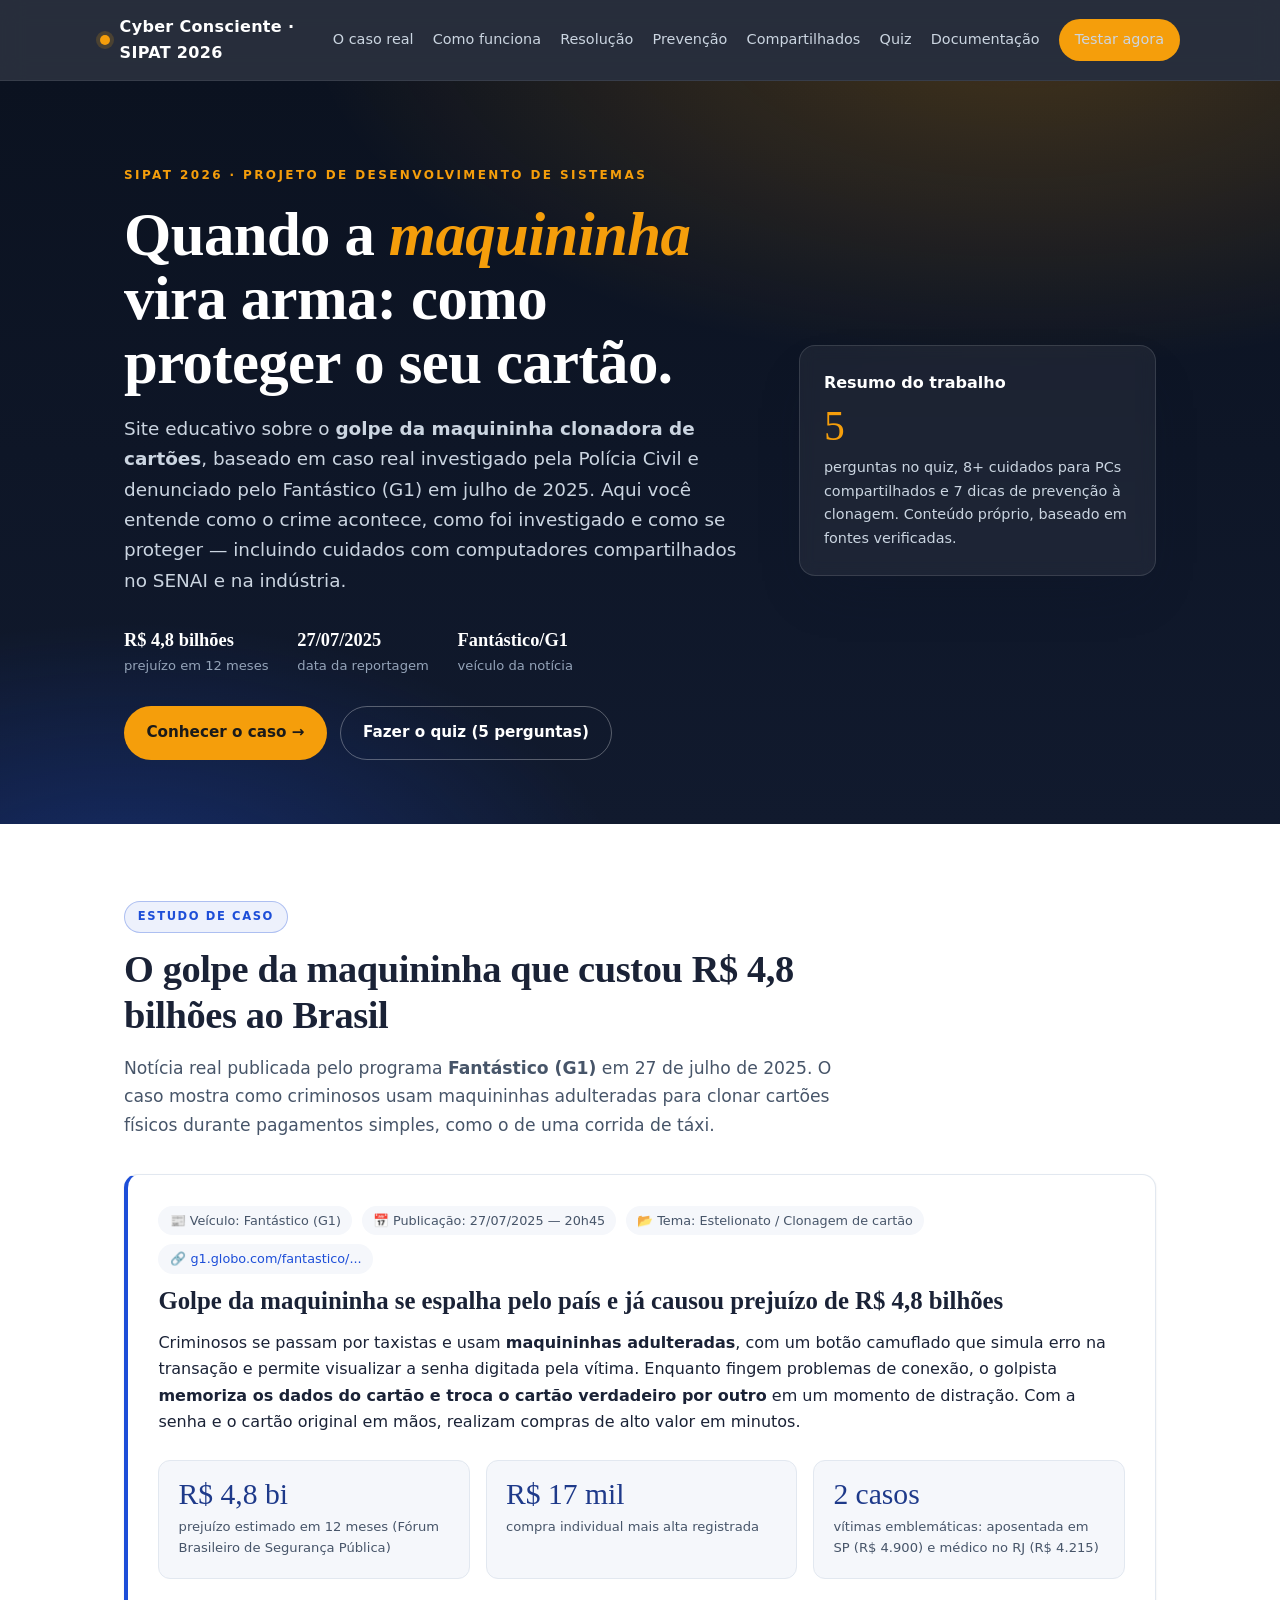
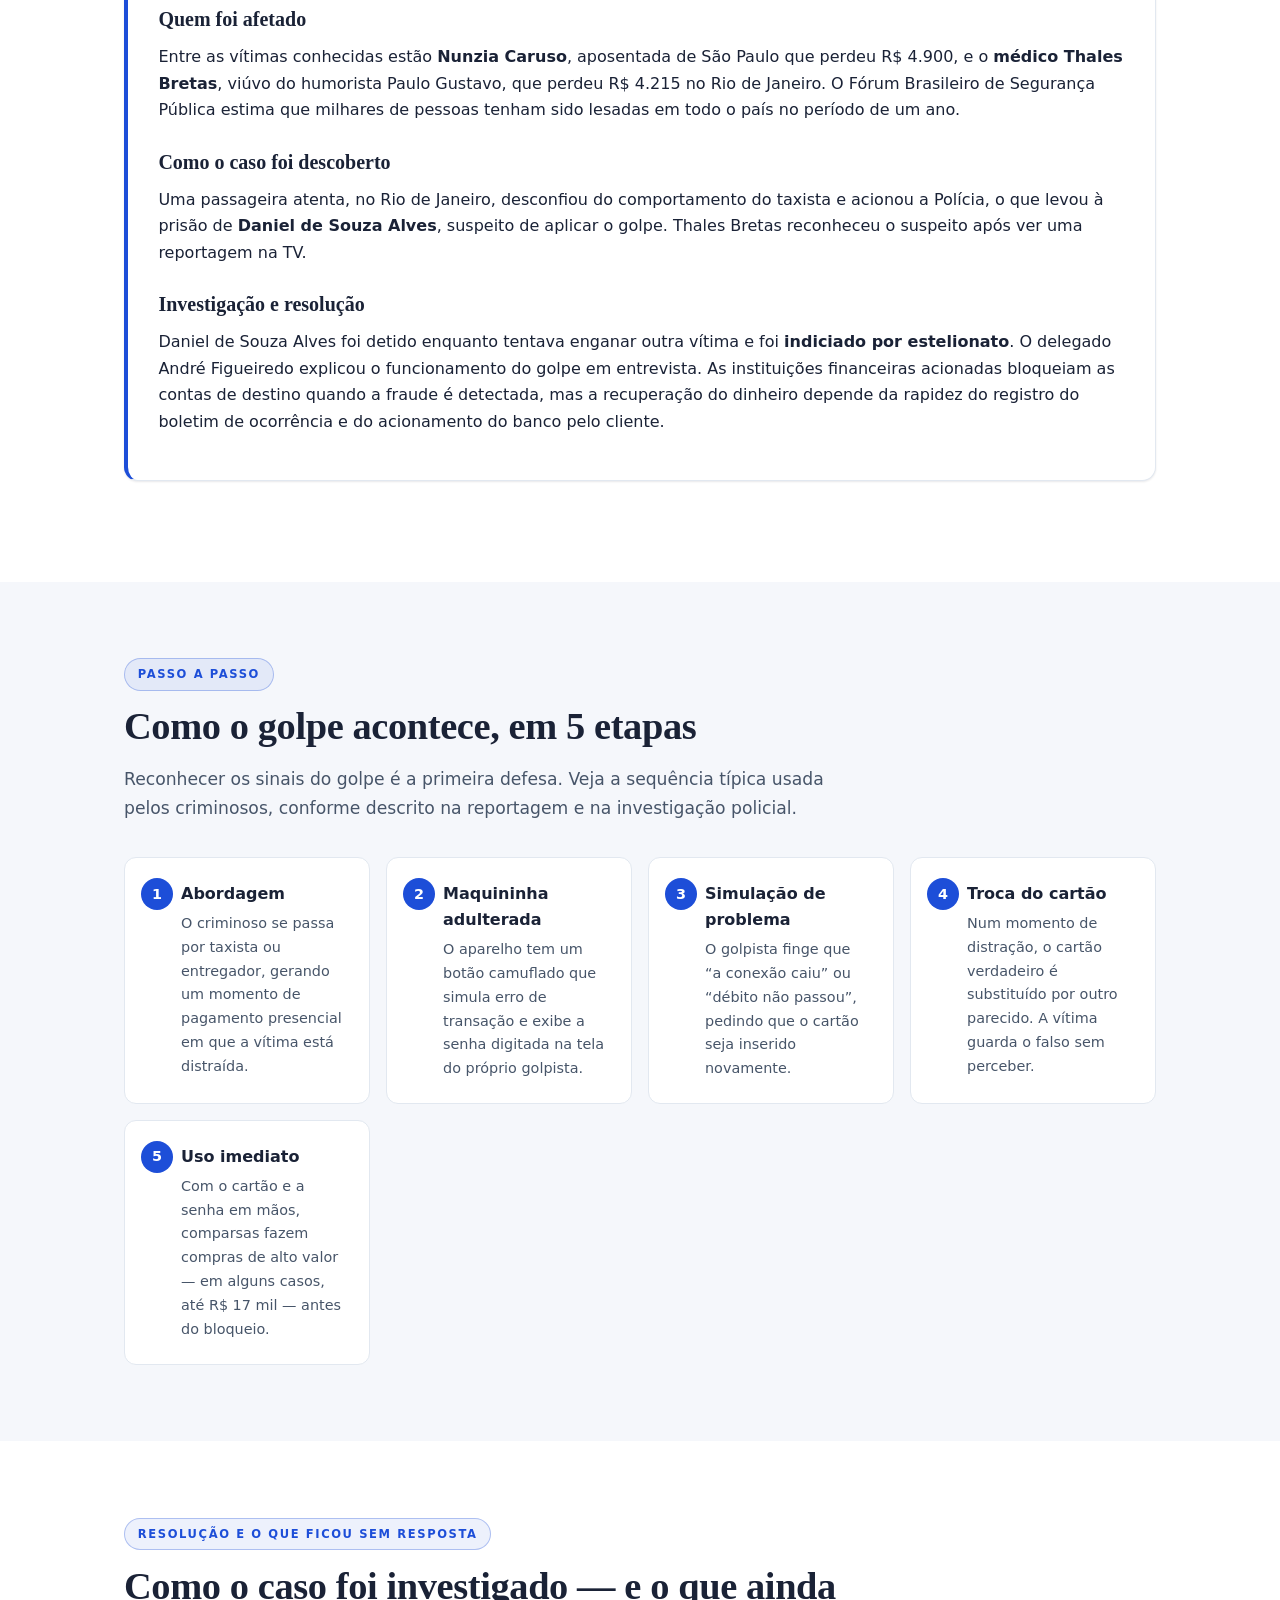
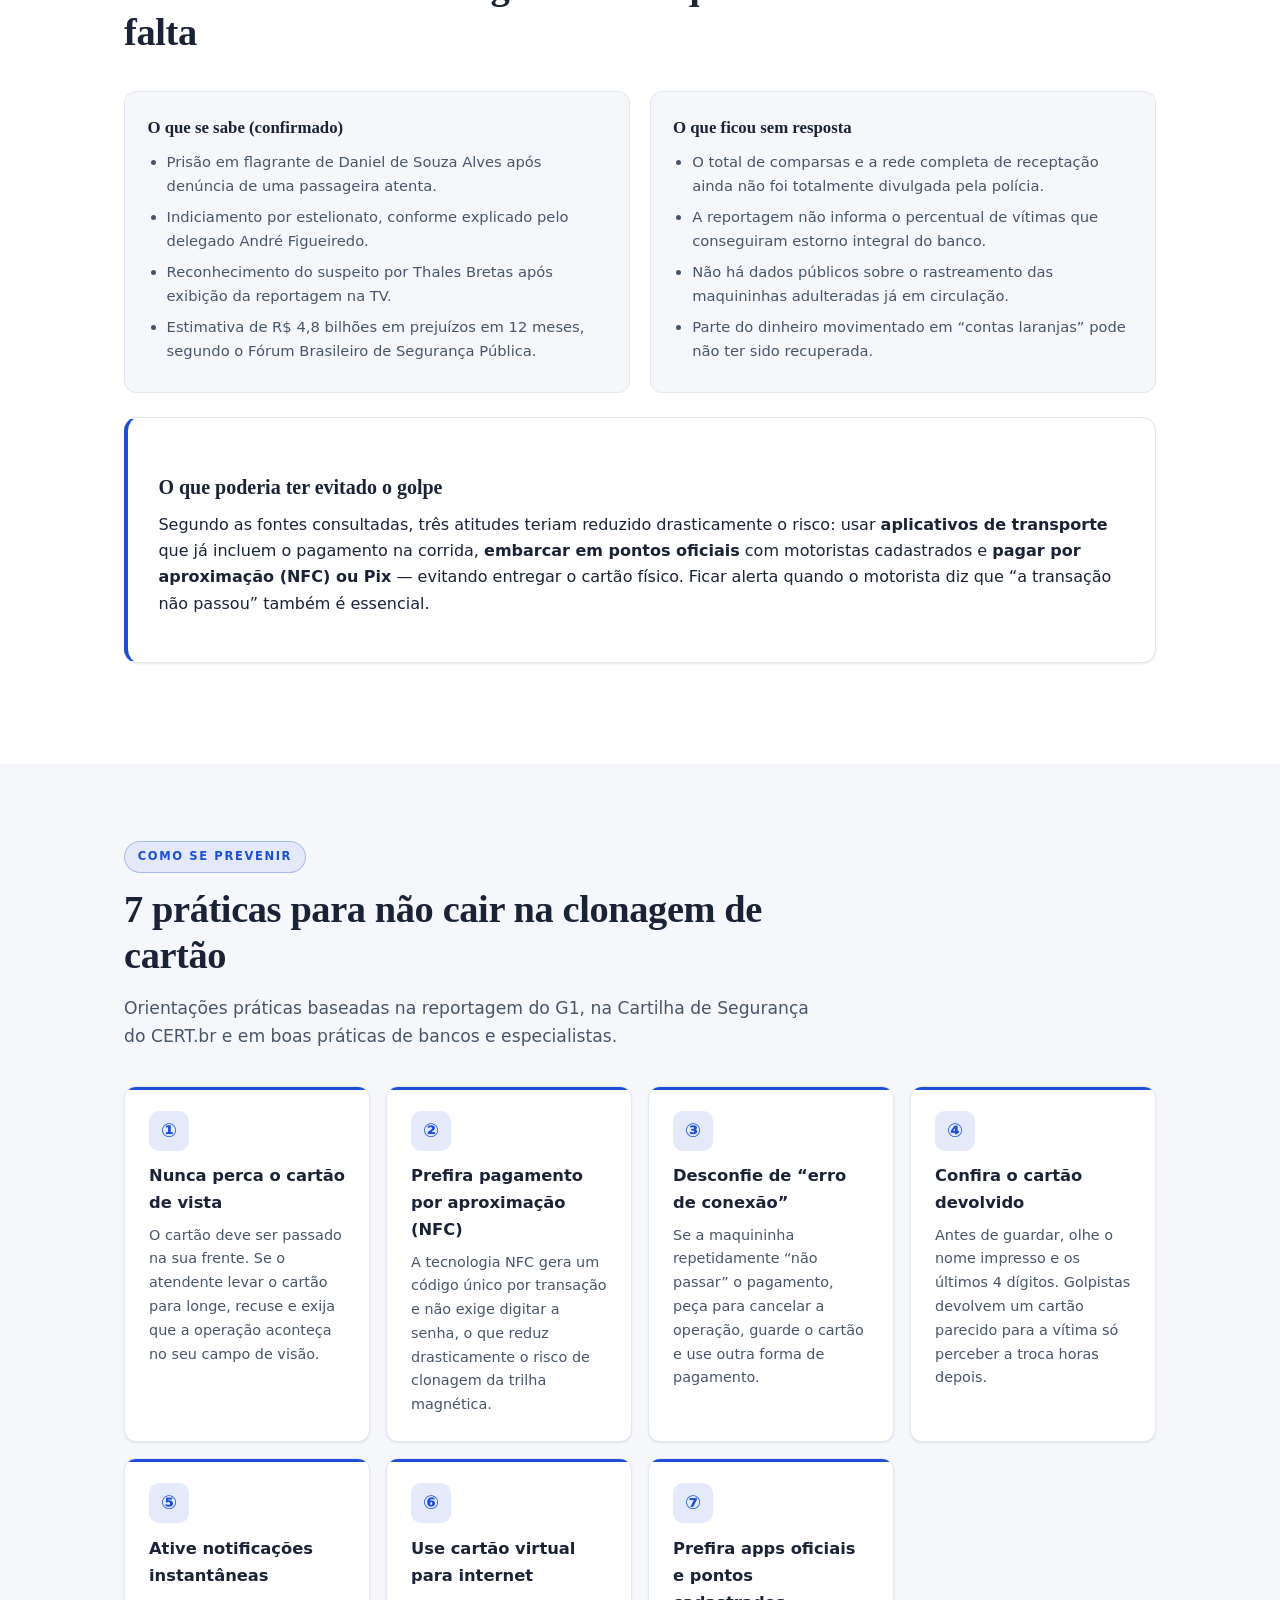
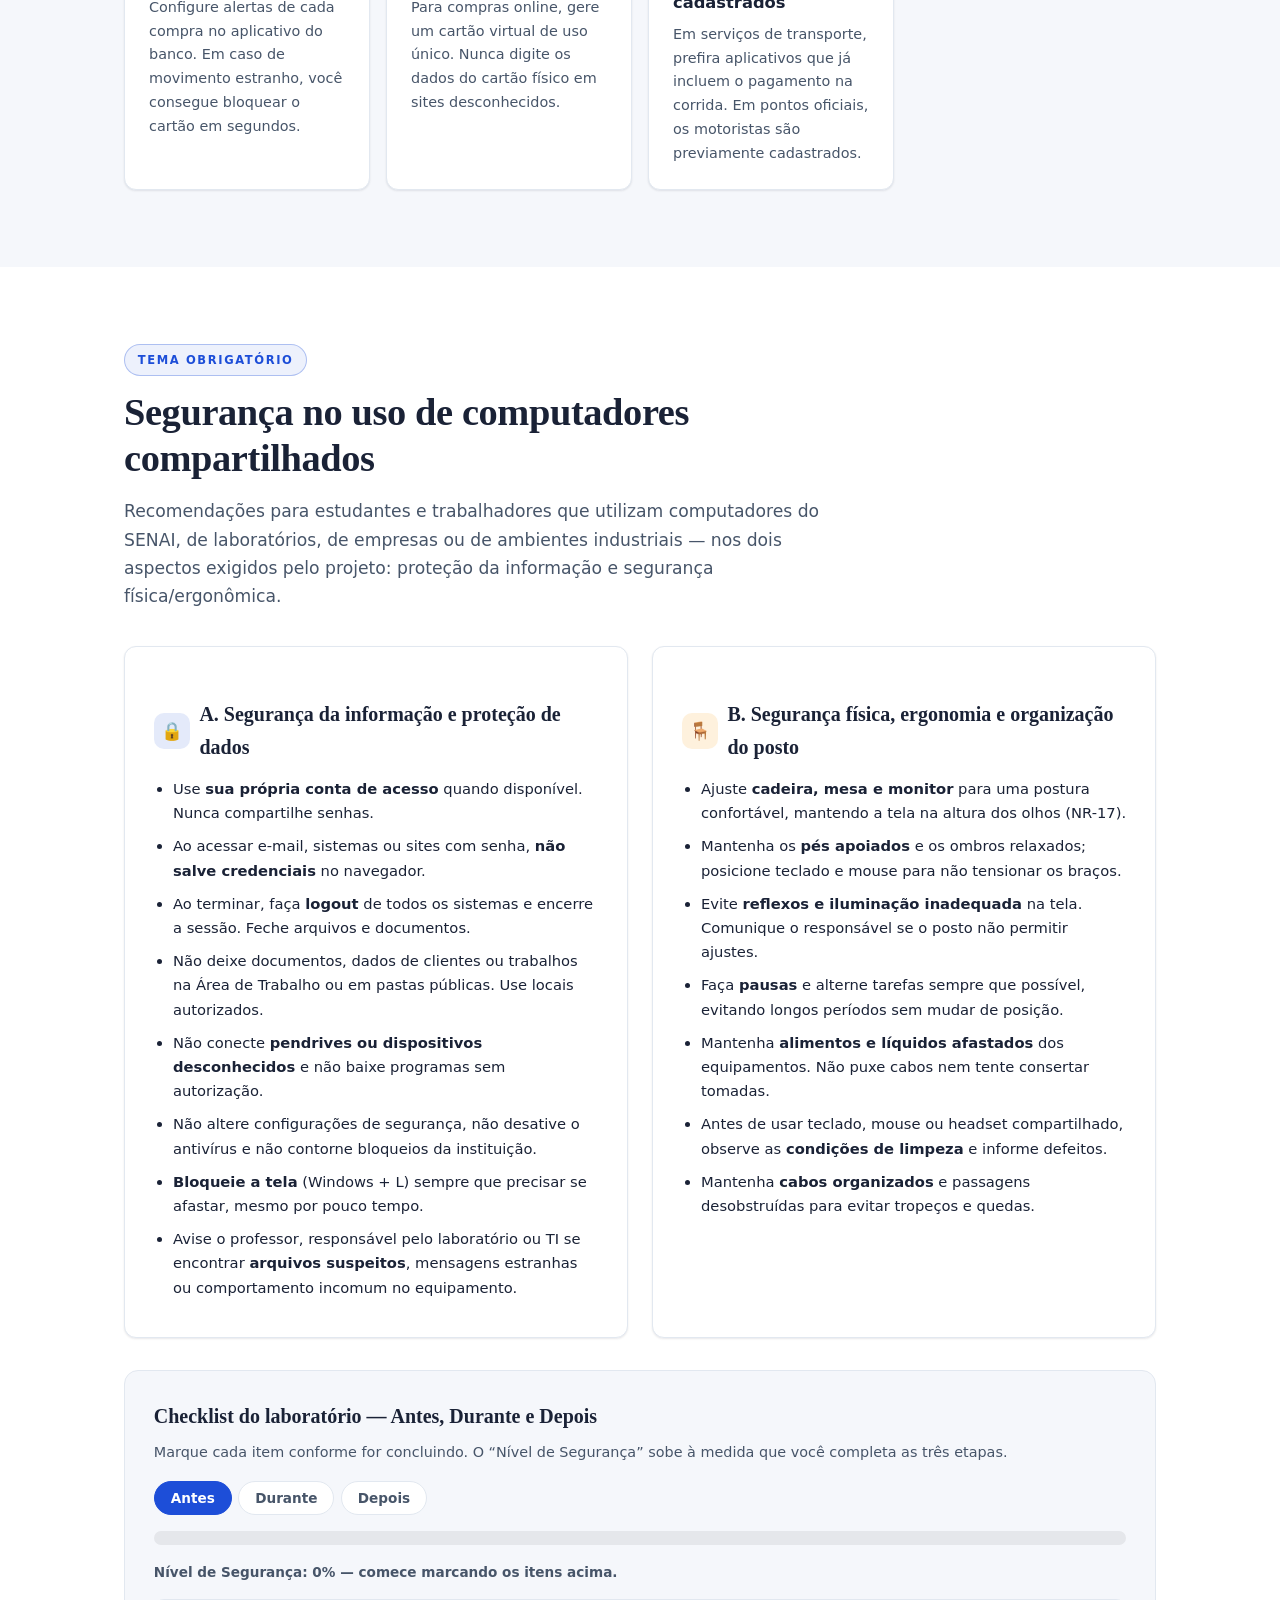
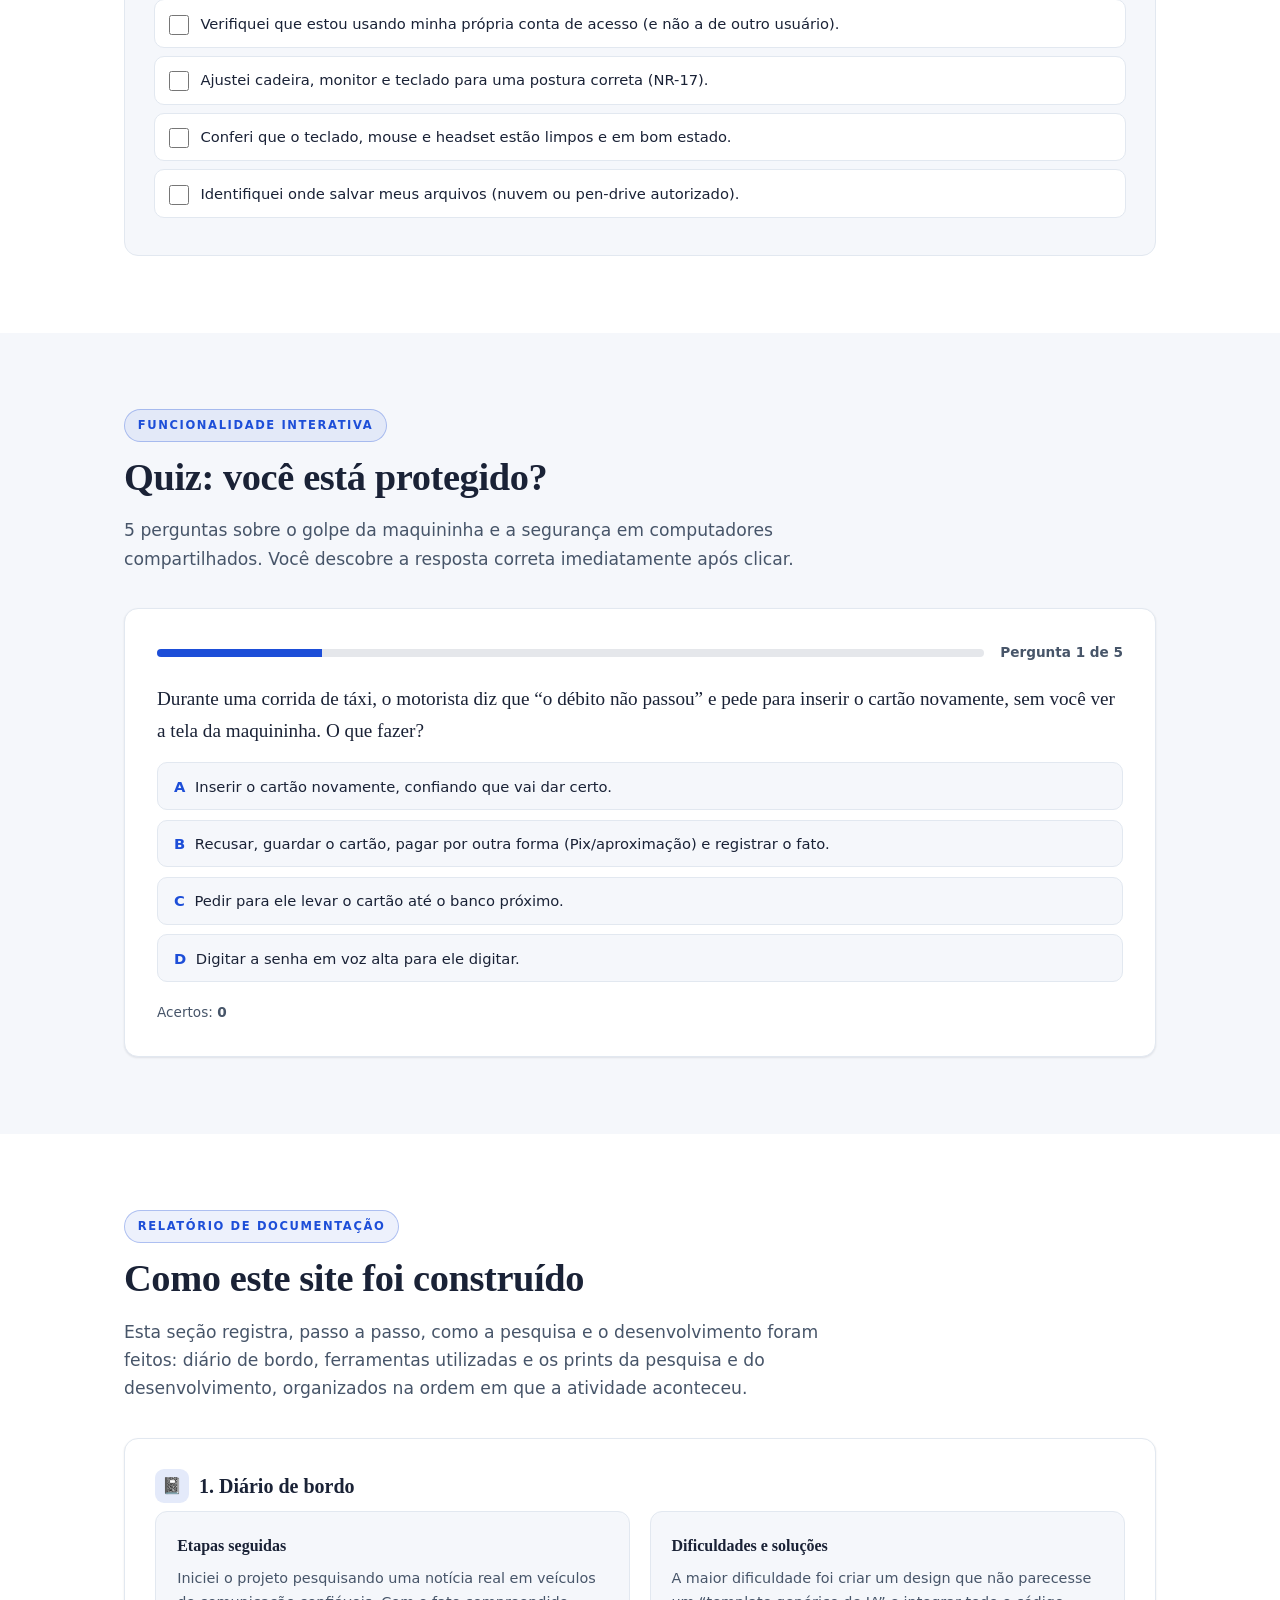
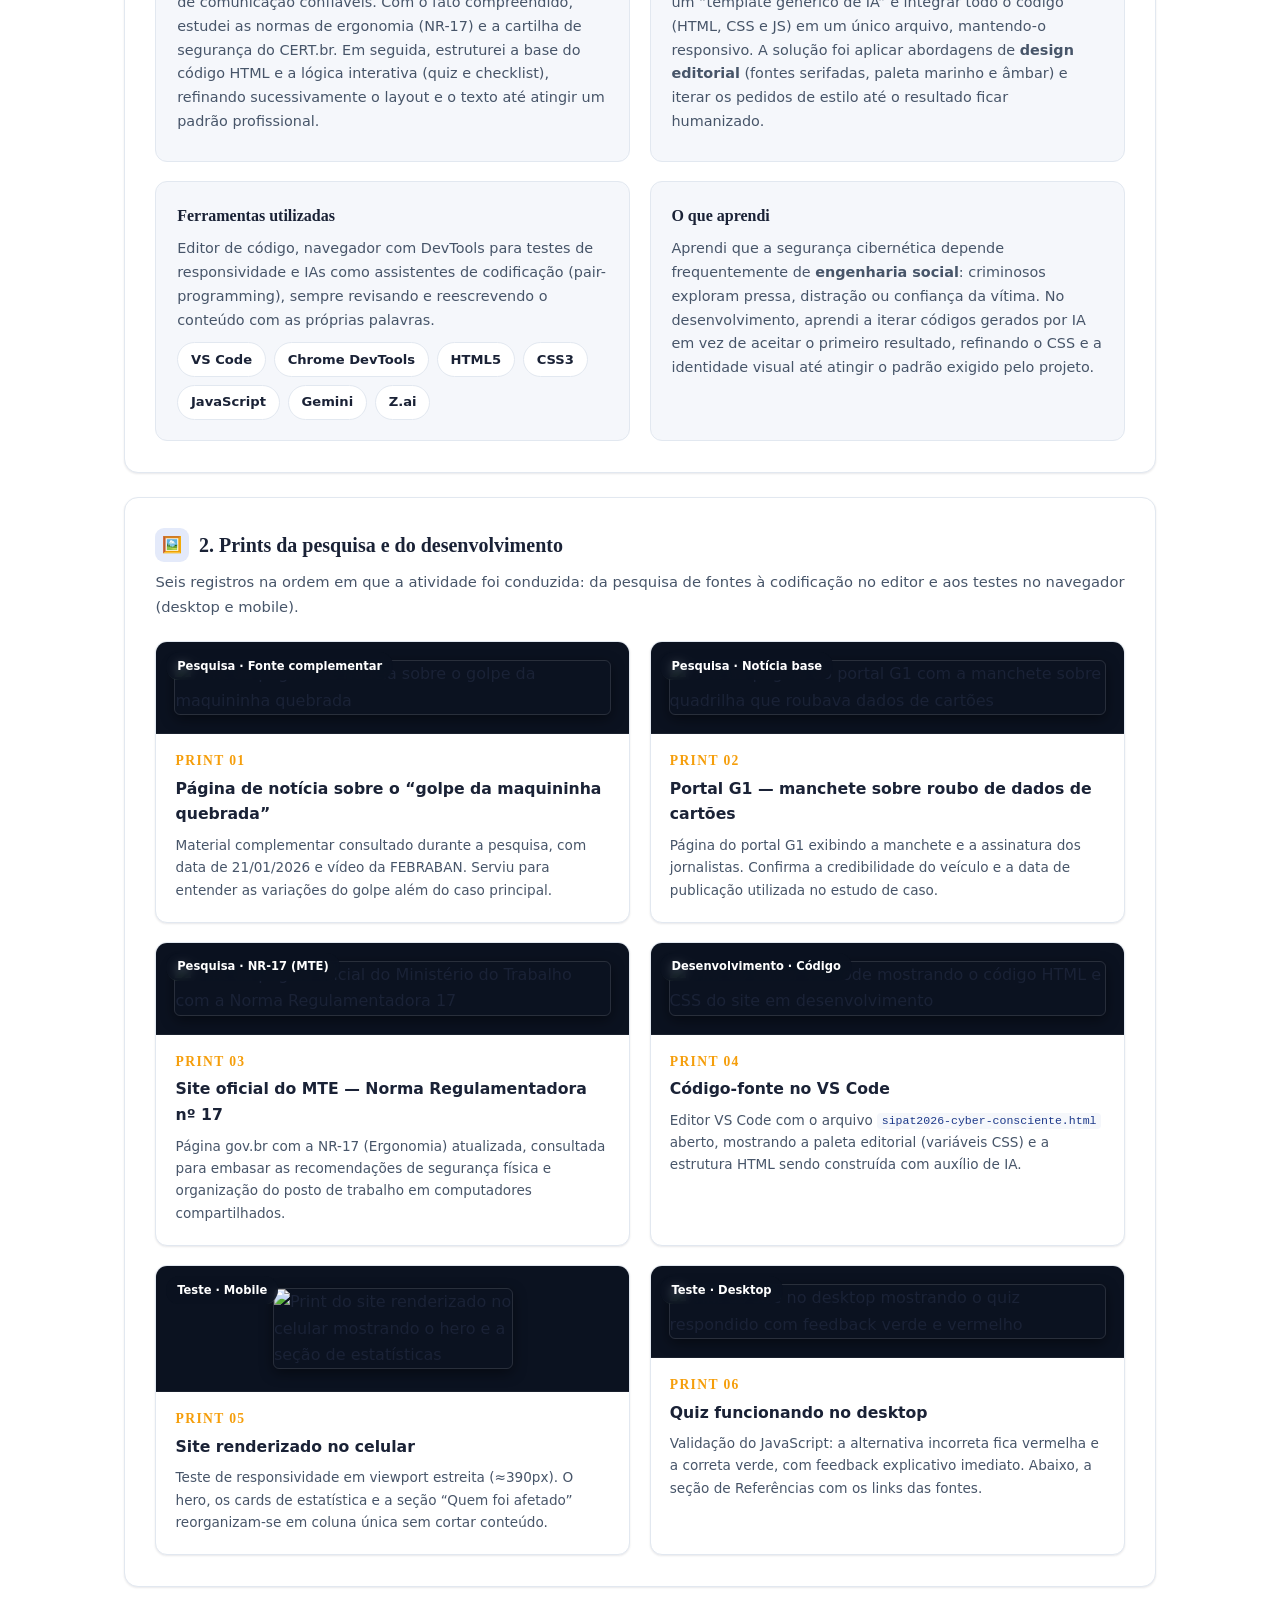
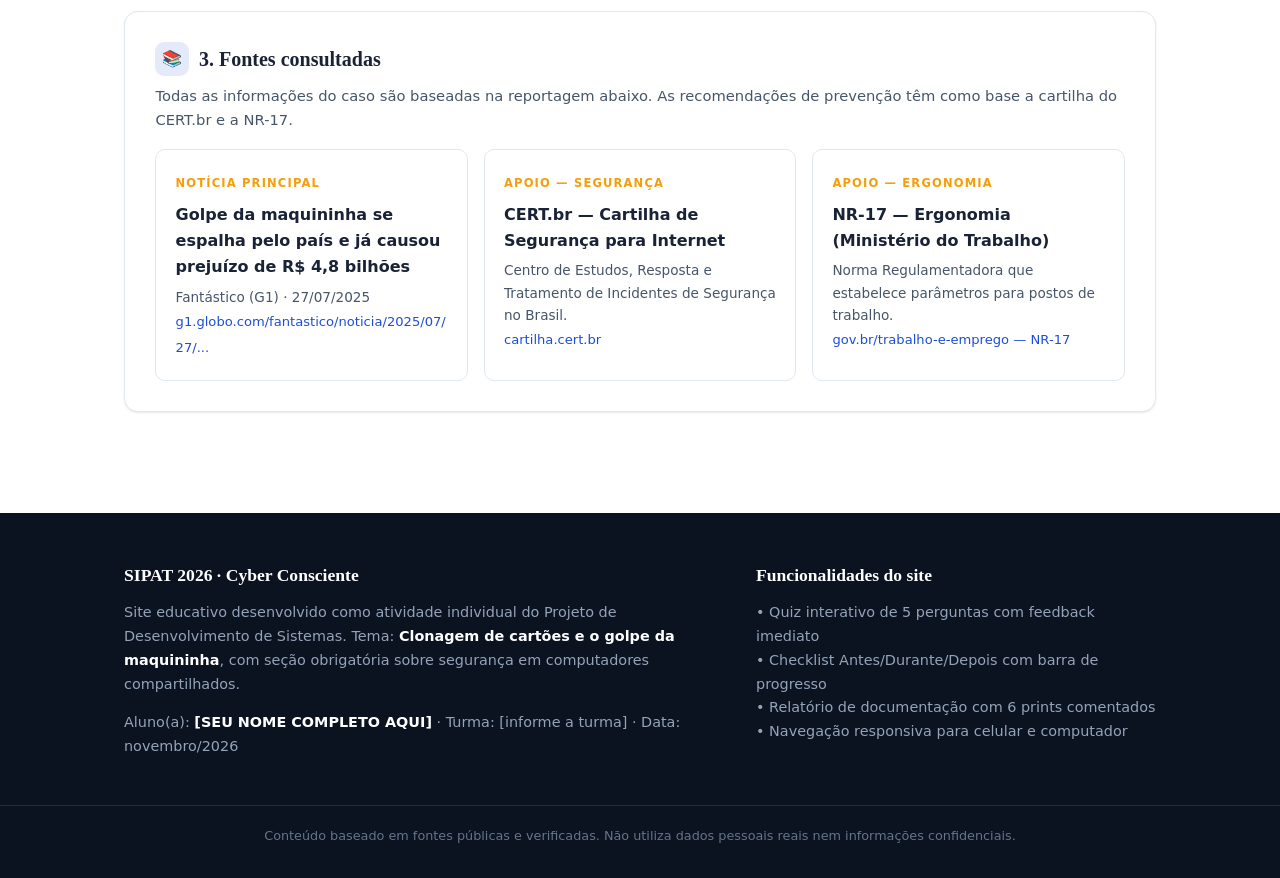
==== sipat2026-cyber-consciente.html @ 1e6d3c96 "Add files via upload" ====
<!DOCTYPE html>
<html lang="pt-BR">
<head>
<meta charset="UTF-8">
<meta name="viewport" content="width=device-width, initial-scale=1.0">
<meta name="description" content="SIPAT 2026 — Cyber Consciente: site educativo sobre o golpe da maquininha clonadora de cartões e segurança em computadores compartilhados.">
<title>SIPAT 2026 · Cyber Consciente — Golpe da Maquininha</title>
<style>
    /* =========================================================
       PALETA EDITORIAL — Cyber Consciente
       ========================================================= */
    :root {
        --bg:            #0b1220;
        --bg-soft:       #111a2e;
        --surface:       #ffffff;
        --surface-soft:  #f5f7fb;
        --ink:           #1a2236;
        --ink-soft:      #475569;
        --line:          #e2e8f0;
        --brand:         #1d4ed8;
        --brand-deep:    #1e3a8a;
        --accent:        #f59e0b;
        --danger:        #dc2626;
        --success:       #059669;
        --radius:        14px;
        --shadow-sm:     0 1px 2px rgba(15,23,42,.06), 0 1px 3px rgba(15,23,42,.04);
        --shadow-md:     0 10px 25px -10px rgba(15,23,42,.18);
        --shadow-lg:     0 25px 50px -20px rgba(15,23,42,.35);
        --container:     1080px;
        --font-serif:    'Georgia', 'Times New Roman', Times, serif;
        --font-sans:     system-ui, -apple-system, 'Segoe UI', Roboto, Helvetica, Arial, sans-serif;
    }

    /* =================== RESET =================== */
    * { box-sizing: border-box; margin: 0; padding: 0; }
    html { scroll-behavior: smooth; -webkit-text-size-adjust: 100%; }
    body {
        font-family: var(--font-sans);
        color: var(--ink);
        background: var(--surface-soft);
        line-height: 1.65;
        -webkit-font-smoothing: antialiased;
        text-rendering: optimizeLegibility;
        overflow-x: hidden;
    }
    img { max-width: 100%; height: auto; display: block; }
    a { color: var(--brand); text-decoration: none; }
    a:hover { text-decoration: underline; }
    code { font-family: 'SFMono-Regular', Consolas, 'Liberation Mono', monospace; font-size: .85em; background: var(--surface-soft); padding: .1em .4em; border-radius: 4px; color: var(--brand-deep); }

    /* =================== HELPERS =================== */
    .container { width: 100%; max-width: var(--container); margin: 0 auto; padding: 0 clamp(1rem, 4vw, 1.5rem); }
    .eyebrow {
        display: inline-flex; align-items: center; gap: .5rem;
        font-size: .72rem; font-weight: 700; letter-spacing: .14em;
        text-transform: uppercase; color: var(--brand);
        padding: .35rem .8rem; border: 1px solid color-mix(in srgb, var(--brand) 30%, transparent);
        background: color-mix(in srgb, var(--brand) 8%, transparent);
        border-radius: 999px;
    }
    .section-title { font-family: var(--font-serif); font-size: clamp(1.55rem, 3.4vw, 2.4rem); color: var(--ink); line-height: 1.2; margin: .8rem 0 1rem; letter-spacing: -.01em; }
    .lead { font-size: clamp(.95rem, 1.6vw, 1.075rem); color: var(--ink-soft); max-width: 65ch; }
    h3 { font-family: var(--font-serif); font-size: clamp(1.1rem, 2vw, 1.25rem); color: var(--ink); margin: 1.4rem 0 .5rem; }
    p { margin-bottom: .9rem; }

    /* =================== NAVBAR =================== */
    .nav {
        position: sticky; top: 0; z-index: 50;
        background: rgba(11,18,32,.88);
        backdrop-filter: saturate(180%) blur(12px);
        -webkit-backdrop-filter: saturate(180%) blur(12px);
        border-bottom: 1px solid rgba(255,255,255,.08);
        color: #e2e8f0;
    }
    .nav__inner { display: flex; align-items: center; justify-content: space-between; gap: 1rem; padding: .85rem 0; }
    .nav__brand { display: flex; align-items: center; gap: .6rem; color: #fff; font-weight: 700; letter-spacing: .02em; font-size: clamp(.9rem, 2.5vw, 1rem); }
    .nav__brand .dot { width: 10px; height: 10px; border-radius: 50%; background: var(--accent); box-shadow: 0 0 0 4px rgba(245,158,11,.18); flex-shrink: 0; }
    .nav__links { display: flex; gap: clamp(.6rem, 1.5vw, 1.4rem); align-items: center; }
    .nav__links a { color: #cbd5e1; font-size: .9rem; font-weight: 500; white-space: nowrap; }
    .nav__links a:hover { color: #fff; text-decoration: none; }
    .nav__cta {
        background: var(--accent); color: #1a1a1a; font-weight: 700;
        padding: .55rem 1rem; border-radius: 999px; font-size: .82rem;
    }
    .nav__cta:hover { text-decoration: none; filter: brightness(1.08); }
    .nav__toggle { display: none; background: transparent; border: 0; color: #fff; font-size: 1.7rem; cursor: pointer; line-height: 1; padding: 0 .2rem; }

    /* =================== HERO =================== */
    .hero {
        position: relative; overflow: hidden;
        background:
            radial-gradient(1200px 600px at 80% -10%, rgba(245,158,11,.25), transparent 60%),
            radial-gradient(900px 500px at 10% 110%, rgba(29,78,216,.35), transparent 55%),
            linear-gradient(180deg, #0b1220 0%, #111a2e 100%);
        color: #fff; padding: clamp(2.5rem, 7vw, 5rem) 0 clamp(2.5rem, 6vw, 4rem);
    }
    .hero__grid { display: grid; grid-template-columns: 1.5fr .85fr; gap: clamp(1.5rem, 4vw, 2.8rem); align-items: center; }
    .hero__tag { color: var(--accent); font-size: .75rem; font-weight: 700; letter-spacing: .2em; text-transform: uppercase; }
    .hero h1 { font-family: var(--font-serif); font-size: clamp(2rem, 6vw, 3.8rem); line-height: 1.05; margin: 1rem 0 1.2rem; letter-spacing: -.01em; }
    .hero h1 em { color: var(--accent); font-style: italic; }
    .hero__sub { font-size: clamp(1rem, 2vw, 1.15rem); color: #cbd5e1; max-width: 56ch; }
    .hero__meta { display: flex; flex-wrap: wrap; gap: clamp(1rem, 3vw, 1.8rem); margin-top: 1.8rem; }
    .hero__meta div { font-size: .82rem; color: #94a3b8; }
    .hero__meta strong { color: #fff; font-size: clamp(1rem, 2.5vw, 1.15rem); display: block; font-family: var(--font-serif); }
    .hero__actions { display: flex; gap: .8rem; flex-wrap: wrap; margin-top: 1.8rem; }
    .btn { display: inline-flex; align-items: center; gap: .5rem; padding: .85rem 1.4rem; border-radius: 999px; font-weight: 700; font-size: .95rem; cursor: pointer; border: 0; transition: transform .15s ease, filter .15s ease; text-align: center; }
    .btn:hover { text-decoration: none; transform: translateY(-2px); }
    .btn--primary { background: var(--accent); color: #1a1a1a; }
    .btn--ghost { background: transparent; color: #fff; border: 1px solid rgba(255,255,255,.3); }
    .hero__card {
        background: rgba(255,255,255,.06); border: 1px solid rgba(255,255,255,.12);
        border-radius: 16px; padding: 1.5rem; backdrop-filter: blur(8px);
        box-shadow: var(--shadow-lg);
    }
    .hero__card h3 { color: #fff; font-size: 1rem; margin: 0 0 .6rem; font-family: var(--font-sans); font-weight: 700; }
    .hero__card .case-big { font-family: var(--font-serif); font-size: 2.6rem; color: var(--accent); line-height: 1; }
    .hero__card p { font-size: .9rem; color: #cbd5e1; margin: .5rem 0 0; }

    /* =================== SECTIONS =================== */
    section.block { padding: clamp(2.5rem, 6vw, 5rem) 0; scroll-margin-top: 90px; }
    section.block--alt { background: #fff; }
    .section-head { max-width: 720px; margin-bottom: 2.2rem; }
    header.hero { scroll-margin-top: 0; }

    /* =================== CASE CARD =================== */
    .case-card {
        background: #fff; border: 1px solid var(--line); border-radius: var(--radius);
        box-shadow: var(--shadow-sm); padding: clamp(1.2rem, 3vw, 1.9rem); margin-bottom: 1.5rem;
        border-left: 4px solid var(--brand);
    }
    .case-card .news-meta { display: flex; flex-wrap: wrap; gap: .6rem; font-size: .8rem; color: var(--ink-soft); margin-bottom: .8rem; }
    .case-card .news-meta span { background: var(--surface-soft); padding: .25rem .7rem; border-radius: 999px; display: inline-flex; align-items: center; gap: .3rem; }
    .case-card h2 { font-family: var(--font-serif); font-size: clamp(1.25rem, 2.6vw, 1.55rem); color: var(--ink); margin-bottom: .8rem; line-height: 1.25; }
    .stat-grid { display: grid; grid-template-columns: repeat(auto-fit, minmax(160px, 1fr)); gap: 1rem; margin: 1.5rem 0; }
    .stat { background: var(--surface-soft); border-radius: 12px; padding: 1.2rem; border: 1px solid var(--line); }
    .stat .num { font-family: var(--font-serif); font-size: clamp(1.4rem, 3vw, 1.85rem); color: var(--brand-deep); line-height: 1; }
    .stat .lbl { font-size: .82rem; color: var(--ink-soft); margin-top: .4rem; }

    /* Steps of the scam */
    .steps { display: grid; grid-template-columns: repeat(auto-fit, minmax(220px, 1fr)); gap: 1rem; counter-reset: step; }
    .step { background: #fff; border: 1px solid var(--line); border-radius: 12px; padding: 1.4rem; position: relative; padding-left: 3.5rem; }
    .step::before {
        counter-increment: step; content: counter(step);
        position: absolute; left: 1rem; top: 1.25rem;
        width: 32px; height: 32px; border-radius: 50%;
        background: var(--brand); color: #fff; font-weight: 700;
        display: grid; place-items: center; font-size: .9rem;
    }
    .step h4 { font-size: 1rem; color: var(--ink); margin-bottom: .3rem; }
    .step p { font-size: .9rem; color: var(--ink-soft); margin: 0; }

    /* Resolution */
    .resolution { display: grid; grid-template-columns: 1fr 1fr; gap: 1.2rem; }
    .resolution .r-card { background: var(--surface-soft); border: 1px solid var(--line); border-radius: 12px; padding: 1.4rem; }
    .resolution h4 { font-family: var(--font-serif); color: var(--ink); margin-bottom: .5rem; font-size: 1.05rem; }
    .resolution ul { padding-left: 1.2rem; }
    .resolution li { margin-bottom: .4rem; font-size: .92rem; color: var(--ink-soft); }

    /* =================== PREVENÇÃO =================== */
    .tips-grid { display: grid; grid-template-columns: repeat(auto-fit, minmax(240px, 1fr)); gap: 1rem; }
    .tip {
        background: #fff; border: 1px solid var(--line); border-radius: 12px;
        padding: 1.5rem; box-shadow: var(--shadow-sm); transition: transform .2s, box-shadow .2s;
        position: relative; overflow: hidden;
    }
    .tip:hover { transform: translateY(-4px); box-shadow: var(--shadow-md); }
    .tip::before { content: ""; position: absolute; top: 0; left: 0; right: 0; height: 3px; background: var(--brand); }
    .tip .ic { width: 40px; height: 40px; border-radius: 10px; background: color-mix(in srgb, var(--brand) 12%, #fff); color: var(--brand); display: grid; place-items: center; font-size: 1.2rem; margin-bottom: .8rem; font-weight: 700; }
    .tip h4 { font-size: 1.02rem; color: var(--ink); margin-bottom: .4rem; }
    .tip p { font-size: .9rem; color: var(--ink-soft); margin: 0; }

    /* =================== COMPUTADORES COMPARTILHADOS =================== */
    .shared-wrap { display: grid; grid-template-columns: 1fr 1fr; gap: 1.5rem; }
    .shared-card { background: #fff; border: 1px solid var(--line); border-radius: 12px; padding: clamp(1.2rem, 3vw, 1.8rem); box-shadow: var(--shadow-sm); }
    .shared-card h3 { display: flex; align-items: center; gap: .6rem; }
    .shared-card h3 .ic { width: 36px; height: 36px; border-radius: 10px; display: grid; place-items: center; font-size: 1.1rem; flex-shrink: 0; }
    .shared-card.info h3 .ic { background: color-mix(in srgb, var(--brand) 12%, #fff); color: var(--brand); }
    .shared-card.fisio h3 .ic { background: color-mix(in srgb, var(--accent) 14%, #fff); color: var(--accent); }
    .shared-card ul { padding-left: 1.2rem; margin-top: .8rem; }
    .shared-card li { margin-bottom: .55rem; font-size: .92rem; }
    .shared-card li strong { color: var(--ink); }

    /* Checklist Antes/Durante/Depois */
    .checklist-shell { background: var(--surface-soft); border: 1px solid var(--line); border-radius: 14px; padding: clamp(1.2rem, 3vw, 1.8rem); margin-top: 2rem; }
    .checklist-shell h3 { margin-top: 0; }
    .check-tabs { display: flex; gap: .4rem; flex-wrap: wrap; margin-bottom: 1rem; }
    .check-tab { background: #fff; border: 1px solid var(--line); padding: .5rem 1rem; border-radius: 999px; cursor: pointer; font-size: .85rem; font-weight: 600; color: var(--ink-soft); font-family: inherit; }
    .check-tab.active { background: var(--brand); color: #fff; border-color: var(--brand); }
    .check-progress { height: 14px; background: #e5e7eb; border-radius: 999px; overflow: hidden; margin: .8rem 0 1rem; }
    .check-progress__fill { height: 100%; width: 0%; background: linear-gradient(90deg, var(--brand), var(--success)); transition: width .4s ease; }
    .check-progress__txt { font-size: .85rem; font-weight: 700; color: var(--ink-soft); margin-bottom: 1rem; }
    .check-panel { display: none; }
    .check-panel.active { display: block; }
    .check-item { display: flex; align-items: flex-start; gap: .7rem; padding: .7rem .9rem; border: 1px solid var(--line); background: #fff; border-radius: 10px; margin-bottom: .5rem; cursor: pointer; transition: border-color .15s, background .15s; }
    .check-item:hover { border-color: var(--brand); }
    .check-item input { margin-top: .2rem; width: 20px; height: 20px; cursor: pointer; accent-color: var(--brand); flex-shrink: 0; }
    .check-item .lbl { font-size: .92rem; color: var(--ink); }
    .check-item.done .lbl { color: #94a3b8; text-decoration: line-through; }

    /* =================== QUIZ =================== */
    .quiz { background: #fff; border: 1px solid var(--line); border-radius: 14px; padding: clamp(1.2rem, 3vw, 2rem); box-shadow: var(--shadow-sm); }
    .quiz__bar { display: flex; align-items: center; justify-content: space-between; margin-bottom: 1.2rem; gap: 1rem; flex-wrap: wrap; }
    .quiz__progress { flex: 1; height: 8px; background: #e5e7eb; border-radius: 999px; overflow: hidden; min-width: 120px; }
    .quiz__progress > div { height: 100%; background: var(--brand); width: 20%; transition: width .35s; }
    .quiz__count { font-size: .85rem; color: var(--ink-soft); font-weight: 700; white-space: nowrap; }
    .quiz__q { font-family: var(--font-serif); font-size: clamp(1.05rem, 2.2vw, 1.2rem); color: var(--ink); margin-bottom: 1rem; }
    .quiz__opts { display: flex; flex-direction: column; gap: .6rem; }
    .quiz__opt {
        text-align: left; background: var(--surface-soft); border: 1.5px solid var(--line);
        padding: .9rem 1rem; border-radius: 10px; cursor: pointer; font-size: .92rem; color: var(--ink);
        transition: all .15s ease; display: flex; gap: .6rem; align-items: flex-start; font-family: inherit;
    }
    .quiz__opt:hover:not(:disabled) { border-color: var(--brand); background: #fff; }
    .quiz__opt:disabled { cursor: not-allowed; }
    .quiz__opt .marker { font-weight: 700; color: var(--brand); }
    .quiz__opt.correct { background: color-mix(in srgb, var(--success) 12%, #fff); border-color: var(--success); }
    .quiz__opt.correct .marker { color: var(--success); }
    .quiz__opt.wrong { background: color-mix(in srgb, var(--danger) 10%, #fff); border-color: var(--danger); }
    .quiz__opt.wrong .marker { color: var(--danger); }
    .quiz__feedback { margin-top: 1rem; padding: .9rem 1rem; border-radius: 10px; font-size: .9rem; display: none; }
    .quiz__feedback.show { display: block; }
    .quiz__feedback.ok { background: color-mix(in srgb, var(--success) 10%, #fff); border: 1px solid color-mix(in srgb, var(--success) 35%, #fff); color: var(--success); }
    .quiz__feedback.no { background: color-mix(in srgb, var(--danger) 8%, #fff); border: 1px solid color-mix(in srgb, var(--danger) 30%, #fff); color: var(--danger); }
    .quiz__actions { display: flex; justify-content: space-between; align-items: center; margin-top: 1.2rem; flex-wrap: wrap; gap: .8rem; }
    .quiz__next { background: var(--brand); color: #fff; border: 0; padding: .7rem 1.3rem; border-radius: 999px; font-weight: 700; cursor: pointer; font-size: .9rem; display: none; font-family: inherit; }
    .quiz__next.show { display: inline-flex; }
    .quiz__result { text-align: center; padding: 2rem 1rem; display: none; }
    .quiz__result.show { display: block; }
    .quiz__result .big { font-family: var(--font-serif); font-size: clamp(2rem, 6vw, 2.8rem); color: var(--brand-deep); line-height: 1; }
    .quiz__result p { color: var(--ink-soft); margin-top: .5rem; }

    /* =================== RELATÓRIO / DOCUMENTAÇÃO =================== */
    .doc-card { background: #fff; border: 1px solid var(--line); border-radius: 14px; padding: clamp(1.2rem, 3vw, 1.9rem); box-shadow: var(--shadow-sm); margin-bottom: 1.5rem; }
    .doc-card h3 { margin-top: 0; display: flex; align-items: center; gap: .6rem; }
    .doc-card h3 .ic { width: 34px; height: 34px; border-radius: 9px; background: color-mix(in srgb, var(--brand) 12%, #fff); color: var(--brand); display: grid; place-items: center; flex-shrink: 0; font-size: 1rem; }

    .diary-grid { display: grid; grid-template-columns: 1fr 1fr; gap: 1.2rem; }
    .diary-block { background: var(--surface-soft); border: 1px solid var(--line); border-radius: 12px; padding: 1.3rem; }
    .diary-block h4 { font-family: var(--font-serif); color: var(--ink); margin-bottom: .5rem; font-size: 1rem; }
    .diary-block p, .diary-block li { font-size: .9rem; color: var(--ink-soft); margin-bottom: .4rem; }
    .diary-block ul { padding-left: 1.1rem; }

    .tools-row { display: flex; flex-wrap: wrap; gap: .5rem; margin-top: .6rem; }
    .tool-chip { background: #fff; border: 1px solid var(--line); padding: .35rem .8rem; border-radius: 999px; font-size: .82rem; color: var(--ink); font-weight: 600; }

    /* Galeria de prints — preserva o screenshot inteiro, sem cortar conteúdo */
    .prints-grid { display: grid; grid-template-columns: repeat(auto-fit, minmax(min(100%, 340px), 1fr)); gap: 1.2rem; }
    .print {
        background: #fff; border: 1px solid var(--line); border-radius: 12px; overflow: hidden;
        box-shadow: var(--shadow-sm); display: flex; flex-direction: column; transition: transform .2s, box-shadow .2s;
    }
    .print:hover { transform: translateY(-3px); box-shadow: var(--shadow-md); }
    /* Container com fundo neutro e padding generoso; sem aspect-ratio forçado */
    .print__media {
        position: relative; background: #0b1220; overflow: hidden;
        display: flex; align-items: center; justify-content: center;
        padding: 18px; border-bottom: 1px solid rgba(255,255,255,.06);
    }
    /* object-fit: contain preserva a imagem inteira, sem cortes */
    .print__media img {
        width: 100%; height: auto; object-fit: contain;
        border-radius: 6px;
        border: 1px solid rgba(255,255,255,.12);
        box-shadow: 0 4px 14px rgba(0,0,0,.45);
    }
    /* Print mobile: largura limitada e centralizada, mantendo proporção retrato */
    .print--mobile .print__media { padding: 22px; }
    .print--mobile .print__media img { width: auto; max-width: 240px; max-height: 480px; }
    .print__badge { position: absolute; top: .6rem; left: .6rem; background: rgba(11,18,32,.85); color: #fff; font-size: .72rem; font-weight: 700; padding: .3rem .7rem; border-radius: 999px; backdrop-filter: blur(4px); z-index: 2; }
    .print__body { padding: 1rem 1.2rem 1.3rem; }
    .print__num { font-family: var(--font-serif); font-size: .85rem; color: var(--accent); font-weight: 700; letter-spacing: .1em; }
    .print__title { font-size: .98rem; color: var(--ink); font-weight: 700; margin: .2rem 0 .4rem; }
    .print__caption { font-size: .85rem; color: var(--ink-soft); margin: 0; }

    /* Fontes */
    .sources { display: grid; grid-template-columns: repeat(auto-fit, minmax(260px, 1fr)); gap: 1rem; }
    .source { background: #fff; border: 1px solid var(--line); border-radius: 10px; padding: 1.2rem; }
    .source .tag { font-size: .72rem; font-weight: 700; letter-spacing: .1em; text-transform: uppercase; color: var(--accent); }
    .source h4 { font-size: 1rem; margin: .4rem 0 .3rem; color: var(--ink); }
    .source a { font-size: .82rem; word-break: break-word; }
    .source p { font-size: .85rem; color: var(--ink-soft); margin: .3rem 0 0; }

    /* =================== FOOTER =================== */
    footer { background: var(--bg); color: #cbd5e1; padding: 3rem 0 2rem; }
    footer .container { display: grid; grid-template-columns: 1.5fr 1fr; gap: 2rem; }
    footer h4 { color: #fff; font-family: var(--font-serif); margin-bottom: .7rem; font-size: 1.1rem; }
    footer p { font-size: .9rem; color: #94a3b8; }
    footer a { color: #fff; }
    .footer-bottom { border-top: 1px solid rgba(255,255,255,.1); margin-top: 2rem; padding-top: 1.2rem; text-align: center; font-size: .8rem; color: #64748b; }

    /* =================== RESPONSIVE =================== */
    @media (max-width: 920px) {
        .hero__grid { grid-template-columns: 1fr; }
        .hero__card { order: -1; max-width: 360px; }
        .resolution, .shared-wrap, .diary-grid { grid-template-columns: 1fr; }
        footer .container { grid-template-columns: 1fr; }
    }
    @media (max-width: 760px) {
        .nav__links { display: none; position: absolute; top: 100%; left: 0; right: 0; flex-direction: column; background: var(--bg); padding: 1rem 1.25rem; gap: .8rem; border-bottom: 1px solid rgba(255,255,255,.1); }
        .nav__links.open { display: flex; }
        .nav__toggle { display: block; }
        .nav__cta { display: none; }
        .nav__inner { position: relative; }
        .step { padding-left: 3rem; }
        .quiz { padding: 1.2rem; }
    }
    @media (max-width: 420px) {
        .hero__actions { flex-direction: column; align-items: stretch; }
        .hero__actions .btn { justify-content: center; }
        .quiz__actions { flex-direction: column; align-items: stretch; }
        .quiz__next { justify-content: center; }
        .step { padding: 1.2rem 1.2rem 1.2rem 2.8rem; }
        .step::before { left: .8rem; top: 1rem; width: 28px; height: 28px; font-size: .85rem; }
    }
</style>
</head>
<body>

<!-- ================= NAVBAR ================= -->
<nav class="nav">
  <div class="container nav__inner">
    <a href="#topo" class="nav__brand"><span class="dot"></span> Cyber Consciente · SIPAT 2026</a>
    <button class="nav__toggle" aria-label="Abrir menu" onclick="document.getElementById('navlinks').classList.toggle('open')">≡</button>
    <div class="nav__links" id="navlinks">
      <a href="#caso">O caso real</a>
      <a href="#como-funciona">Como funciona</a>
      <a href="#resolucao">Resolução</a>
      <a href="#prevencao">Prevenção</a>
      <a href="#compartilhados">Compartilhados</a>
      <a href="#quiz">Quiz</a>
      <a href="#documentacao">Documentação</a>
      <a href="#quiz" class="nav__cta">Testar agora</a>
    </div>
  </div>
</nav>

<!-- ================= HERO ================= -->
<header class="hero" id="topo">
  <div class="container hero__grid">
    <div>
      <span class="hero__tag">SIPAT 2026 · Projeto de Desenvolvimento de Sistemas</span>
      <h1>Quando a <em>maquininha</em> vira arma: como proteger o seu cartão.</h1>
      <p class="hero__sub">Site educativo sobre o <strong>golpe da maquininha clonadora de cartões</strong>, baseado em caso real investigado pela Polícia Civil e denunciado pelo Fantástico (G1) em julho de 2025. Aqui você entende como o crime acontece, como foi investigado e como se proteger — incluindo cuidados com computadores compartilhados no SENAI e na indústria.</p>
      <div class="hero__meta">
        <div><strong>R$ 4,8 bilhões</strong>prejuízo em 12 meses</div>
        <div><strong>27/07/2025</strong>data da reportagem</div>
        <div><strong>Fantástico/G1</strong>veículo da notícia</div>
      </div>
      <div class="hero__actions">
        <a href="#caso" class="btn btn--primary">Conhecer o caso →</a>
        <a href="#quiz" class="btn btn--ghost">Fazer o quiz (5 perguntas)</a>
      </div>
    </div>
    <aside class="hero__card">
      <h3>Resumo do trabalho</h3>
      <div class="case-big">5</div>
      <p>perguntas no quiz, 8+ cuidados para PCs compartilhados e 7 dicas de prevenção à clonagem. Conteúdo próprio, baseado em fontes verificadas.</p>
    </aside>
  </div>
</header>

<!-- ================= CASO REAL ================= -->
<section class="block block--alt" id="caso">
  <div class="container">
    <div class="section-head">
      <span class="eyebrow">Estudo de caso</span>
      <h2 class="section-title">O golpe da maquininha que custou R$ 4,8 bilhões ao Brasil</h2>
      <p class="lead">Notícia real publicada pelo programa <strong>Fantástico (G1)</strong> em 27 de julho de 2025. O caso mostra como criminosos usam maquininhas adulteradas para clonar cartões físicos durante pagamentos simples, como o de uma corrida de táxi.</p>
    </div>

    <div class="case-card">
      <div class="news-meta">
        <span>📰 Veículo: Fantástico (G1)</span>
        <span>📅 Publicação: 27/07/2025 — 20h45</span>
        <span>📂 Tema: Estelionato / Clonagem de cartão</span>
        <span>🔗 <a href="https://g1.globo.com/fantastico/noticia/2025/07/27/golpe-da-maquininha-se-espalha-pelo-pais-e-ja-causou-prejuizo-de-r-48-bilhoes.ghtml" target="_blank" rel="noopener">g1.globo.com/fantastico/...</a></span>
      </div>
      <h2>Golpe da maquininha se espalha pelo país e já causou prejuízo de R$ 4,8 bilhões</h2>
      <p>Criminosos se passam por taxistas e usam <strong>maquininhas adulteradas</strong>, com um botão camuflado que simula erro na transação e permite visualizar a senha digitada pela vítima. Enquanto fingem problemas de conexão, o golpista <strong>memoriza os dados do cartão e troca o cartão verdadeiro por outro</strong> em um momento de distração. Com a senha e o cartão original em mãos, realizam compras de alto valor em minutos.</p>

      <div class="stat-grid">
        <div class="stat"><div class="num">R$ 4,8 bi</div><div class="lbl">prejuízo estimado em 12 meses (Fórum Brasileiro de Segurança Pública)</div></div>
        <div class="stat"><div class="num">R$ 17 mil</div><div class="lbl">compra individual mais alta registrada</div></div>
        <div class="stat"><div class="num">2 casos</div><div class="lbl">vítimas emblemáticas: aposentada em SP (R$ 4.900) e médico no RJ (R$ 4.215)</div></div>
      </div>

      <h3>Quem foi afetado</h3>
      <p>Entre as vítimas conhecidas estão <strong>Nunzia Caruso</strong>, aposentada de São Paulo que perdeu R$ 4.900, e o <strong>médico Thales Bretas</strong>, viúvo do humorista Paulo Gustavo, que perdeu R$ 4.215 no Rio de Janeiro. O Fórum Brasileiro de Segurança Pública estima que milhares de pessoas tenham sido lesadas em todo o país no período de um ano.</p>

      <h3>Como o caso foi descoberto</h3>
      <p>Uma passageira atenta, no Rio de Janeiro, desconfiou do comportamento do taxista e acionou a Polícia, o que levou à prisão de <strong>Daniel de Souza Alves</strong>, suspeito de aplicar o golpe. Thales Bretas reconheceu o suspeito após ver uma reportagem na TV.</p>

      <h3>Investigação e resolução</h3>
      <p>Daniel de Souza Alves foi detido enquanto tentava enganar outra vítima e foi <strong>indiciado por estelionato</strong>. O delegado André Figueiredo explicou o funcionamento do golpe em entrevista. As instituições financeiras acionadas bloqueiam as contas de destino quando a fraude é detectada, mas a recuperação do dinheiro depende da rapidez do registro do boletim de ocorrência e do acionamento do banco pelo cliente.</p>
    </div>
  </div>
</section>

<!-- ================= COMO FUNCIONA ================= -->
<section class="block" id="como-funciona">
  <div class="container">
    <div class="section-head">
      <span class="eyebrow">Passo a passo</span>
      <h2 class="section-title">Como o golpe acontece, em 5 etapas</h2>
      <p class="lead">Reconhecer os sinais do golpe é a primeira defesa. Veja a sequência típica usada pelos criminosos, conforme descrito na reportagem e na investigação policial.</p>
    </div>
    <div class="steps">
      <div class="step"><h4>Abordagem</h4><p>O criminoso se passa por taxista ou entregador, gerando um momento de pagamento presencial em que a vítima está distraída.</p></div>
      <div class="step"><h4>Maquininha adulterada</h4><p>O aparelho tem um botão camuflado que simula erro de transação e exibe a senha digitada na tela do próprio golpista.</p></div>
      <div class="step"><h4>Simulação de problema</h4><p>O golpista finge que “a conexão caiu” ou “débito não passou”, pedindo que o cartão seja inserido novamente.</p></div>
      <div class="step"><h4>Troca do cartão</h4><p>Num momento de distração, o cartão verdadeiro é substituído por outro parecido. A vítima guarda o falso sem perceber.</p></div>
      <div class="step"><h4>Uso imediato</h4><p>Com o cartão e a senha em mãos, comparsas fazem compras de alto valor — em alguns casos, até R$ 17 mil — antes do bloqueio.</p></div>
    </div>
  </div>
</section>

<!-- ================= RESOLUÇÃO ================= -->
<section class="block block--alt" id="resolucao">
  <div class="container">
    <div class="section-head">
      <span class="eyebrow">Resolução e o que ficou sem resposta</span>
      <h2 class="section-title">Como o caso foi investigado — e o que ainda falta</h2>
    </div>
    <div class="resolution">
      <div class="r-card">
        <h4>O que se sabe (confirmado)</h4>
        <ul>
          <li>Prisão em flagrante de Daniel de Souza Alves após denúncia de uma passageira atenta.</li>
          <li>Indiciamento por estelionato, conforme explicado pelo delegado André Figueiredo.</li>
          <li>Reconhecimento do suspeito por Thales Bretas após exibição da reportagem na TV.</li>
          <li>Estimativa de R$ 4,8 bilhões em prejuízos em 12 meses, segundo o Fórum Brasileiro de Segurança Pública.</li>
        </ul>
      </div>
      <div class="r-card">
        <h4>O que ficou sem resposta</h4>
        <ul>
          <li>O total de comparsas e a rede completa de receptação ainda não foi totalmente divulgada pela polícia.</li>
          <li>A reportagem não informa o percentual de vítimas que conseguiram estorno integral do banco.</li>
          <li>Não há dados públicos sobre o rastreamento das maquininhas adulteradas já em circulação.</li>
          <li>Parte do dinheiro movimentado em “contas laranjas” pode não ter sido recuperada.</li>
        </ul>
      </div>
    </div>

    <div class="case-card" style="margin-top:1.5rem;">
      <h3>O que poderia ter evitado o golpe</h3>
      <p>Segundo as fontes consultadas, três atitudes teriam reduzido drasticamente o risco: usar <strong>aplicativos de transporte</strong> que já incluem o pagamento na corrida, <strong>embarcar em pontos oficiais</strong> com motoristas cadastrados e <strong>pagar por aproximação (NFC) ou Pix</strong> — evitando entregar o cartão físico. Ficar alerta quando o motorista diz que “a transação não passou” também é essencial.</p>
    </div>
  </div>
</section>

<!-- ================= PREVENÇÃO ================= -->
<section class="block" id="prevencao">
  <div class="container">
    <div class="section-head">
      <span class="eyebrow">Como se prevenir</span>
      <h2 class="section-title">7 práticas para não cair na clonagem de cartão</h2>
      <p class="lead">Orientações práticas baseadas na reportagem do G1, na Cartilha de Segurança do CERT.br e em boas práticas de bancos e especialistas.</p>
    </div>
    <div class="tips-grid">
      <div class="tip"><div class="ic">①</div><h4>Nunca perca o cartão de vista</h4><p>O cartão deve ser passado na sua frente. Se o atendente levar o cartão para longe, recuse e exija que a operação aconteça no seu campo de visão.</p></div>
      <div class="tip"><div class="ic">②</div><h4>Prefira pagamento por aproximação (NFC)</h4><p>A tecnologia NFC gera um código único por transação e não exige digitar a senha, o que reduz drasticamente o risco de clonagem da trilha magnética.</p></div>
      <div class="tip"><div class="ic">③</div><h4>Desconfie de “erro de conexão”</h4><p>Se a maquininha repetidamente “não passar” o pagamento, peça para cancelar a operação, guarde o cartão e use outra forma de pagamento.</p></div>
      <div class="tip"><div class="ic">④</div><h4>Confira o cartão devolvido</h4><p>Antes de guardar, olhe o nome impresso e os últimos 4 dígitos. Golpistas devolvem um cartão parecido para a vítima só perceber a troca horas depois.</p></div>
      <div class="tip"><div class="ic">⑤</div><h4>Ative notificações instantâneas</h4><p>Configure alertas de cada compra no aplicativo do banco. Em caso de movimento estranho, você consegue bloquear o cartão em segundos.</p></div>
      <div class="tip"><div class="ic">⑥</div><h4>Use cartão virtual para internet</h4><p>Para compras online, gere um cartão virtual de uso único. Nunca digite os dados do cartão físico em sites desconhecidos.</p></div>
      <div class="tip"><div class="ic">⑦</div><h4>Prefira apps oficiais e pontos cadastrados</h4><p>Em serviços de transporte, prefira aplicativos que já incluem o pagamento na corrida. Em pontos oficiais, os motoristas são previamente cadastrados.</p></div>
    </div>
  </div>
</section>

<!-- ================= COMPUTADORES COMPARTILHADOS ================= -->
<section class="block block--alt" id="compartilhados">
  <div class="container">
    <div class="section-head">
      <span class="eyebrow">Tema obrigatório</span>
      <h2 class="section-title">Segurança no uso de computadores compartilhados</h2>
      <p class="lead">Recomendações para estudantes e trabalhadores que utilizam computadores do SENAI, de laboratórios, de empresas ou de ambientes industriais — nos dois aspectos exigidos pelo projeto: proteção da informação e segurança física/ergonômica.</p>
    </div>

    <div class="shared-wrap">
      <div class="shared-card info">
        <h3><span class="ic">🔒</span> A. Segurança da informação e proteção de dados</h3>
        <ul>
          <li>Use <strong>sua própria conta de acesso</strong> quando disponível. Nunca compartilhe senhas.</li>
          <li>Ao acessar e-mail, sistemas ou sites com senha, <strong>não salve credenciais</strong> no navegador.</li>
          <li>Ao terminar, faça <strong>logout</strong> de todos os sistemas e encerre a sessão. Feche arquivos e documentos.</li>
          <li>Não deixe documentos, dados de clientes ou trabalhos na Área de Trabalho ou em pastas públicas. Use locais autorizados.</li>
          <li>Não conecte <strong>pendrives ou dispositivos desconhecidos</strong> e não baixe programas sem autorização.</li>
          <li>Não altere configurações de segurança, não desative o antivírus e não contorne bloqueios da instituição.</li>
          <li><strong>Bloqueie a tela</strong> (Windows + L) sempre que precisar se afastar, mesmo por pouco tempo.</li>
          <li>Avise o professor, responsável pelo laboratório ou TI se encontrar <strong>arquivos suspeitos</strong>, mensagens estranhas ou comportamento incomum no equipamento.</li>
        </ul>
      </div>

      <div class="shared-card fisio">
        <h3><span class="ic">🪑</span> B. Segurança física, ergonomia e organização do posto</h3>
        <ul>
          <li>Ajuste <strong>cadeira, mesa e monitor</strong> para uma postura confortável, mantendo a tela na altura dos olhos (NR-17).</li>
          <li>Mantenha os <strong>pés apoiados</strong> e os ombros relaxados; posicione teclado e mouse para não tensionar os braços.</li>
          <li>Evite <strong>reflexos e iluminação inadequada</strong> na tela. Comunique o responsável se o posto não permitir ajustes.</li>
          <li>Faça <strong>pausas</strong> e alterne tarefas sempre que possível, evitando longos períodos sem mudar de posição.</li>
          <li>Mantenha <strong>alimentos e líquidos afastados</strong> dos equipamentos. Não puxe cabos nem tente consertar tomadas.</li>
          <li>Antes de usar teclado, mouse ou headset compartilhado, observe as <strong>condições de limpeza</strong> e informe defeitos.</li>
          <li>Mantenha <strong>cabos organizados</strong> e passagens desobstruídas para evitar tropeços e quedas.</li>
        </ul>
      </div>
    </div>

    <!-- Checklist interativo Antes/Durante/Depois -->
    <div class="checklist-shell">
      <h3>Checklist do laboratório — Antes, Durante e Depois</h3>
      <p style="font-size:.9rem;color:var(--ink-soft);margin-bottom:1rem;">Marque cada item conforme for concluindo. O “Nível de Segurança” sobe à medida que você completa as três etapas.</p>

      <div class="check-tabs">
        <button class="check-tab active" data-tab="antes">Antes</button>
        <button class="check-tab" data-tab="durante">Durante</button>
        <button class="check-tab" data-tab="depois">Depois</button>
      </div>

      <div class="check-progress"><div class="check-progress__fill" id="checkFill"></div></div>
      <div class="check-progress__txt" id="checkTxt">Nível de Segurança: 0% — comece marcando os itens acima.</div>

      <div class="check-panel active" data-panel="antes">
        <label class="check-item"><input type="checkbox" class="chk"><span class="lbl">Verifiquei que estou usando minha própria conta de acesso (e não a de outro usuário).</span></label>
        <label class="check-item"><input type="checkbox" class="chk"><span class="lbl">Ajustei cadeira, monitor e teclado para uma postura correta (NR-17).</span></label>
        <label class="check-item"><input type="checkbox" class="chk"><span class="lbl">Conferi que o teclado, mouse e headset estão limpos e em bom estado.</span></label>
        <label class="check-item"><input type="checkbox" class="chk"><span class="lbl">Identifiquei onde salvar meus arquivos (nuvem ou pen-drive autorizado).</span></label>
      </div>

      <div class="check-panel" data-panel="durante">
        <label class="check-item"><input type="checkbox" class="chk"><span class="lbl">Não salvei senhas no navegador (cliquei em “Nunca”).</span></label>
        <label class="check-item"><input type="checkbox" class="chk"><span class="lbl">Não conectei pen-drives ou dispositivos desconhecidos.</span></label>
        <label class="check-item"><input type="checkbox" class="chk"><span class="lbl">Mantenho alimentos e líquidos afastados do equipamento.</span></label>
        <label class="check-item"><input type="checkbox" class="chk"><span class="lbl">Bloqueei a tela (Windows + L) sempre que precisei me afastar.</span></label>
      </div>

      <div class="check-panel" data-panel="depois">
        <label class="check-item"><input type="checkbox" class="chk"><span class="lbl">Fiz logout de e-mails e sistemas (não só fechei o navegador).</span></label>
        <label class="check-item"><input type="checkbox" class="chk"><span class="lbl">Apaguei arquivos da Área de Trabalho e da pasta Downloads.</span></label>
        <label class="check-item"><input type="checkbox" class="chk"><span class="lbl">Deixei o posto organizado para o próximo usuário.</span></label>
        <label class="check-item"><input type="checkbox" class="chk"><span class="lbl">Avisei o professor/TI sobre qualquer comportamento estranho no PC.</span></label>
      </div>
    </div>
  </div>
</section>

<!-- ================= QUIZ ================= -->
<section class="block" id="quiz">
  <div class="container">
    <div class="section-head">
      <span class="eyebrow">Funcionalidade interativa</span>
      <h2 class="section-title">Quiz: você está protegido?</h2>
      <p class="lead">5 perguntas sobre o golpe da maquininha e a segurança em computadores compartilhados. Você descobre a resposta correta imediatamente após clicar.</p>
    </div>

    <div class="quiz" id="quizBox">
      <div class="quiz__bar">
        <div class="quiz__progress"><div id="quizProgress"></div></div>
        <span class="quiz__count" id="quizCount">Pergunta 1 de 5</span>
      </div>

      <div id="quizQuestions"></div>

      <div class="quiz__actions">
        <span style="font-size:.85rem;color:var(--ink-soft);">Acertos: <strong id="quizScore">0</strong></span>
        <button class="quiz__next" id="quizNext">Próxima pergunta →</button>
      </div>

      <div class="quiz__result" id="quizResult">
        <div class="big" id="quizResultBig">0/5</div>
        <p id="quizResultMsg"></p>
        <button class="btn btn--primary" style="margin-top:1.2rem;" onclick="restartQuiz()">Refazer quiz</button>
      </div>
    </div>
  </div>
</section>

<!-- ================= RELATÓRIO DE DOCUMENTAÇÃO ================= -->
<section class="block block--alt" id="documentacao">
  <div class="container">
    <div class="section-head">
      <span class="eyebrow">Relatório de documentação</span>
      <h2 class="section-title">Como este site foi construído</h2>
      <p class="lead">Esta seção registra, passo a passo, como a pesquisa e o desenvolvimento foram feitos: diário de bordo, ferramentas utilizadas e os prints da pesquisa e do desenvolvimento, organizados na ordem em que a atividade aconteceu.</p>
    </div>

    <!-- Diário de Bordo -->
    <div class="doc-card">
      <h3><span class="ic">📓</span> 1. Diário de bordo</h3>
      <div class="diary-grid">
        <div class="diary-block">
          <h4>Etapas seguidas</h4>
          <p>Iniciei o projeto pesquisando uma notícia real em veículos de comunicação confiáveis. Com o fato compreendido, estudei as normas de ergonomia (NR-17) e a cartilha de segurança do CERT.br. Em seguida, estruturei a base do código HTML e a lógica interativa (quiz e checklist), refinando sucessivamente o layout e o texto até atingir um padrão profissional.</p>
        </div>
        <div class="diary-block">
          <h4>Dificuldades e soluções</h4>
          <p>A maior dificuldade foi criar um design que não parecesse um “template genérico de IA” e integrar todo o código (HTML, CSS e JS) em um único arquivo, mantendo-o responsivo. A solução foi aplicar abordagens de <strong>design editorial</strong> (fontes serifadas, paleta marinho e âmbar) e iterar os pedidos de estilo até o resultado ficar humanizado.</p>
        </div>
        <div class="diary-block">
          <h4>Ferramentas utilizadas</h4>
          <p>Editor de código, navegador com DevTools para testes de responsividade e IAs como assistentes de codificação (pair-programming), sempre revisando e reescrevendo o conteúdo com as próprias palavras.</p>
          <div class="tools-row">
            <span class="tool-chip">VS Code</span>
            <span class="tool-chip">Chrome DevTools</span>
            <span class="tool-chip">HTML5</span>
            <span class="tool-chip">CSS3</span>
            <span class="tool-chip">JavaScript</span>
            <span class="tool-chip">Gemini</span>
            <span class="tool-chip">Z.ai</span>
          </div>
        </div>
        <div class="diary-block">
          <h4>O que aprendi</h4>
          <p>Aprendi que a segurança cibernética depende frequentemente de <strong>engenharia social</strong>: criminosos exploram pressa, distração ou confiança da vítima. No desenvolvimento, aprendi a iterar códigos gerados por IA em vez de aceitar o primeiro resultado, refinando o CSS e a identidade visual até atingir o padrão exigido pelo projeto.</p>
        </div>
      </div>
    </div>

    <!-- Prints da pesquisa e desenvolvimento -->
    <div class="doc-card">
      <h3><span class="ic">🖼️</span> 2. Prints da pesquisa e do desenvolvimento</h3>
      <p style="color:var(--ink-soft);font-size:.92rem;margin-bottom:1.4rem;">Seis registros na ordem em que a atividade foi conduzida: da pesquisa de fontes à codificação no editor e aos testes no navegador (desktop e mobile).</p>

      <div class="prints-grid">
        <figure class="print">
          <div class="print__media">
            <img src="img/Captura de tela 2026-11-17 112431.png" alt="Print da página de notícia sobre o golpe da maquininha quebrada" loading="lazy">
            <span class="print__badge">Pesquisa · Fonte complementar</span>
          </div>
          <div class="print__body">
            <div class="print__num">PRINT 01</div>
            <div class="print__title">Página de notícia sobre o “golpe da maquininha quebrada”</div>
            <p class="print__caption">Material complementar consultado durante a pesquisa, com data de 21/01/2026 e vídeo da FEBRABAN. Serviu para entender as variações do golpe além do caso principal.</p>
          </div>
        </figure>

        <figure class="print">
          <div class="print__media">
            <img src="img/Captura de tela 2026-11-17 112603.png" alt="Print da página do portal G1 com a manchete sobre quadrilha que roubava dados de cartões" loading="lazy">
            <span class="print__badge">Pesquisa · Notícia base</span>
          </div>
          <div class="print__body">
            <div class="print__num">PRINT 02</div>
            <div class="print__title">Portal G1 — manchete sobre roubo de dados de cartões</div>
            <p class="print__caption">Página do portal G1 exibindo a manchete e a assinatura dos jornalistas. Confirma a credibilidade do veículo e a data de publicação utilizada no estudo de caso.</p>
          </div>
        </figure>

        <figure class="print">
          <div class="print__media">
            <img src="img/Captura de tela 2026-11-17 112733.png" alt="Print da página oficial do Ministério do Trabalho com a Norma Regulamentadora 17" loading="lazy">
            <span class="print__badge">Pesquisa · NR-17 (MTE)</span>
          </div>
          <div class="print__body">
            <div class="print__num">PRINT 03</div>
            <div class="print__title">Site oficial do MTE — Norma Regulamentadora nº 17</div>
            <p class="print__caption">Página gov.br com a NR-17 (Ergonomia) atualizada, consultada para embasar as recomendações de segurança física e organização do posto de trabalho em computadores compartilhados.</p>
          </div>
        </figure>

        <figure class="print">
          <div class="print__media">
            <img src="img/Captura de tela 2026-11-17 112940.png" alt="Print do editor VS Code mostrando o código HTML e CSS do site em desenvolvimento" loading="lazy">
            <span class="print__badge">Desenvolvimento · Código</span>
          </div>
          <div class="print__body">
            <div class="print__num">PRINT 04</div>
            <div class="print__title">Código-fonte no VS Code</div>
            <p class="print__caption">Editor VS Code com o arquivo <code>sipat2026-cyber-consciente.html</code> aberto, mostrando a paleta editorial (variáveis CSS) e a estrutura HTML sendo construída com auxílio de IA.</p>
          </div>
        </figure>

        <figure class="print print--mobile">
          <div class="print__media">
            <img src="img/Captura de tela 2026-11-17 130902.png" alt="Print do site renderizado no celular mostrando o hero e a seção de estatísticas" loading="lazy">
            <span class="print__badge">Teste · Mobile</span>
          </div>
          <div class="print__body">
            <div class="print__num">PRINT 05</div>
            <div class="print__title">Site renderizado no celular</div>
            <p class="print__caption">Teste de responsividade em viewport estreita (≈390px). O hero, os cards de estatística e a seção “Quem foi afetado” reorganizam-se em coluna única sem cortar conteúdo.</p>
          </div>
        </figure>

        <figure class="print">
          <div class="print__media">
            <img src="img/Captura de tela 2026-11-17 131144.png" alt="Print do site no desktop mostrando o quiz respondido com feedback verde e vermelho" loading="lazy">
            <span class="print__badge">Teste · Desktop</span>
          </div>
          <div class="print__body">
            <div class="print__num">PRINT 06</div>
            <div class="print__title">Quiz funcionando no desktop</div>
            <p class="print__caption">Validação do JavaScript: a alternativa incorreta fica vermelha e a correta verde, com feedback explicativo imediato. Abaixo, a seção de Referências com os links das fontes.</p>
          </div>
        </figure>
      </div>
    </div>

    <!-- Fontes consultadas -->
    <div class="doc-card">
      <h3><span class="ic">📚</span> 3. Fontes consultadas</h3>
      <p style="color:var(--ink-soft);font-size:.92rem;margin-bottom:1rem;">Todas as informações do caso são baseadas na reportagem abaixo. As recomendações de prevenção têm como base a cartilha do CERT.br e a NR-17.</p>
      <div class="sources">
        <div class="source">
          <span class="tag">Notícia principal</span>
          <h4>Golpe da maquininha se espalha pelo país e já causou prejuízo de R$ 4,8 bilhões</h4>
          <p>Fantástico (G1) · 27/07/2025</p>
          <a href="https://g1.globo.com/fantastico/noticia/2025/07/27/golpe-da-maquininha-se-espalha-pelo-pais-e-ja-causou-prejuizo-de-r-48-bilhoes.ghtml" target="_blank" rel="noopener">g1.globo.com/fantastico/noticia/2025/07/27/...</a>
        </div>
        <div class="source">
          <span class="tag">Apoio — segurança</span>
          <h4>CERT.br — Cartilha de Segurança para Internet</h4>
          <p>Centro de Estudos, Resposta e Tratamento de Incidentes de Segurança no Brasil.</p>
          <a href="https://cartilha.cert.br/" target="_blank" rel="noopener">cartilha.cert.br</a>
        </div>
        <div class="source">
          <span class="tag">Apoio — ergonomia</span>
          <h4>NR-17 — Ergonomia (Ministério do Trabalho)</h4>
          <p>Norma Regulamentadora que estabelece parâmetros para postos de trabalho.</p>
          <a href="https://www.gov.br/trabalho-e-emprego/pt-br/acesso-a-informacao/participacao-social/conselhos-e-orgaos-colegiados/comissao-tripartite-partitaria-permanente/arquivos/normas-regulamentadoras/nr-17-atualizada-2022-1.pdf" target="_blank" rel="noopener">gov.br/trabalho-e-emprego — NR-17</a>
        </div>
      </div>
    </div>
  </div>
</section>

<!-- ================= FOOTER ================= -->
<footer>
  <div class="container">
    <div>
      <h4>SIPAT 2026 · Cyber Consciente</h4>
      <p>Site educativo desenvolvido como atividade individual do Projeto de Desenvolvimento de Sistemas. Tema: <strong style="color:#fff">Clonagem de cartões e o golpe da maquininha</strong>, com seção obrigatória sobre segurança em computadores compartilhados.</p>
      <p style="margin-top:.6rem;">Aluno(a): <strong style="color:#fff">[SEU NOME COMPLETO AQUI]</strong> · Turma: [informe a turma] · Data: novembro/2026</p>
    </div>
    <div>
      <h4>Funcionalidades do site</h4>
      <p>• Quiz interativo de 5 perguntas com feedback imediato<br>• Checklist Antes/Durante/Depois com barra de progresso<br>• Relatório de documentação com 6 prints comentados<br>• Navegação responsiva para celular e computador</p>
    </div>
  </div>
  <div class="footer-bottom">
    Conteúdo baseado em fontes públicas e verificadas. Não utiliza dados pessoais reais nem informações confidenciais.
  </div>
</footer>

<!-- ================= JAVASCRIPT ================= -->
<script>
/* ---------- Checklist Antes/Durante/Depois ---------- */
(function(){
    const tabs = document.querySelectorAll('.check-tab');
    const panels = document.querySelectorAll('.check-panel');
    const fill = document.getElementById('checkFill');
    const txt  = document.getElementById('checkTxt');

    tabs.forEach(t => {
        t.addEventListener('click', () => {
            tabs.forEach(x => x.classList.remove('active'));
            panels.forEach(p => p.classList.remove('active'));
            t.classList.add('active');
            document.querySelector('.check-panel[data-panel="'+t.dataset.tab+'"]').classList.add('active');
        });
    });

    function updateProgress(){
        const all = document.querySelectorAll('.chk');
        const done = [...all].filter(c => c.checked).length;
        const pct = Math.round((done/all.length)*100);
        fill.style.width = pct + '%';
        let msg = 'Nível de Segurança: ' + pct + '%';
        if (pct === 0) msg += ' — comece marcando os itens acima.';
        else if (pct < 50) msg += ' — atenção, ainda faltam etapas importantes.';
        else if (pct < 100) msg += ' — bom progresso, continue!';
        else msg = '✓ Nível de Segurança máximo! Posto seguro para o próximo usuário.';
        txt.textContent = msg;
        txt.style.color = pct === 100 ? 'var(--success)' : 'var(--ink-soft)';
    }
    document.querySelectorAll('.chk').forEach(c => {
        c.addEventListener('change', () => {
            c.closest('.check-item').classList.toggle('done', c.checked);
            updateProgress();
        });
    });
})();

/* ---------- Quiz ---------- */
(function(){
    const questions = [
        {
            q: 'Durante uma corrida de táxi, o motorista diz que “o débito não passou” e pede para inserir o cartão novamente, sem você ver a tela da maquininha. O que fazer?',
            opts: [
                'Inserir o cartão novamente, confiando que vai dar certo.',
                'Recusar, guardar o cartão, pagar por outra forma (Pix/aproximação) e registrar o fato.',
                'Pedir para ele levar o cartão até o banco próximo.',
                'Digitar a senha em voz alta para ele digitar.'
            ],
            correct: 1,
            explain: 'Recusar e pagar por outra forma evita a clonagem. Nunca perca o cartão de vista nem digite senha sem ver a tela.'
        },
        {
            q: 'Qual forma de pagamento físico é mais segura contra a clonagem da trilha magnética?',
            opts: [
                'Passar a tarja magnética.',
                'Inserir o chip e digitar a senha sem olhar a tela.',
                'Pagamento por aproximação (NFC).',
                'Empréstimo do cartão físico para o atendente.'
            ],
            correct: 2,
            explain: 'O NFC gera um código único por transação e não exige digitar a senha, o que reduz muito o risco de clonagem.'
        },
        {
            q: 'Você precisa ir ao banheiro rapidamente durante uma aula no laboratório do SENAI. O que fazer com o computador?',
            opts: [
                'Deixar tudo aberto, é rápido.',
                'Bloquear a tela com Windows + L antes de se levantar.',
                'Desligar o computador da tomada.',
                'Pedir para o colega continuar usando com seu login.'
            ],
            correct: 1,
            explain: 'Bloquear a tela (Windows + L) protege sua sessão sem fechar seus trabalhos. Mesmo ausências curtas exigem o bloqueio.'
        },
        {
            q: 'Em um PC compartilhado, o navegador oferece “salvar sua senha” ao logar no e-mail. Qual é a atitude correta?',
            opts: [
                'Salvar, para facilitar o acesso amanhã.',
                'Salvar só se ninguém estiver olhando.',
                'Clicar em “Nunca” — nunca salvar senhas em máquinas compartilhadas.',
                'Salvar e depois apagar o histórico.'
            ],
            correct: 2,
            explain: 'Em computadores compartilhados, jamais salve senhas no navegador. Use sua própria conta e faça logout ao terminar.'
        },
        {
            q: 'Segundo a NR-17 (ergonomia), como deve ficar o monitor no posto de trabalho?',
            opts: [
                'O mais baixo possível para descansar os braços.',
                'Na altura dos olhos, evitando inclinar excessivamente o pescoço.',
                'Muito alto, obrigando a olhar para cima.',
                'Virado para a janela, mesmo com reflexos.'
            ],
            correct: 1,
            explain: 'A NR-17 recomenda que o topo do monitor fique na linha dos olhos, com os pés apoiados e ombros relaxados, evitando reflexos.'
        }
    ];

    const box = document.getElementById('quizQuestions');
    const bar = document.getElementById('quizProgress');
    const count = document.getElementById('quizCount');
    const scoreEl = document.getElementById('quizScore');
    const nextBtn = document.getElementById('quizNext');
    const resultBox = document.getElementById('quizResult');
    let current = 0;
    let score = 0;
    let answered = false;

    function render(){
        answered = false;
        const item = questions[current];
        const div = document.createElement('div');
        div.className = 'quiz__question';
        let optsHtml = '';
        for (let i = 0; i < item.opts.length; i++){
            optsHtml += '<button class="quiz__opt" data-i="'+i+'"><span class="marker">'+String.fromCharCode(65+i)+'</span><span>'+item.opts[i]+'</span></button>';
        }
        div.innerHTML = '<div class="quiz__q">'+item.q+'</div><div class="quiz__opts">'+optsHtml+'</div><div class="quiz__feedback"></div>';
        box.innerHTML = '';
        box.appendChild(div);

        div.querySelectorAll('.quiz__opt').forEach(btn => {
            btn.addEventListener('click', () => {
                if (answered) return;
                answered = true;
                const i = +btn.dataset.i;
                const fb = div.querySelector('.quiz__feedback');
                div.querySelectorAll('.quiz__opt').forEach((b, idx) => {
                    b.disabled = true;
                    if (idx === item.correct) b.classList.add('correct');
                    else if (idx === i) b.classList.add('wrong');
                });
                if (i === item.correct){
                    score++;
                    scoreEl.textContent = score;
                    fb.textContent = '✓ Correto! ' + item.explain;
                    fb.className = 'quiz__feedback ok show';
                } else {
                    fb.textContent = '✗ Quase! ' + item.explain;
                    fb.className = 'quiz__feedback no show';
                }
                nextBtn.classList.add('show');
                if (current === questions.length - 1) nextBtn.textContent = 'Ver resultado →';
                else nextBtn.textContent = 'Próxima pergunta →';
            });
        });

        bar.style.width = ((current+1)/questions.length*100) + '%';
        count.textContent = 'Pergunta ' + (current+1) + ' de ' + questions.length;
        nextBtn.classList.remove('show');
    }

    nextBtn.addEventListener('click', () => {
        if (!answered) return;
        if (current < questions.length - 1){
            current++;
            render();
        } else {
            showResult();
        }
    });

    function showResult(){
        box.innerHTML = '';
        document.querySelector('.quiz__actions').style.display = 'none';
        resultBox.classList.add('show');
        document.getElementById('quizResultBig').textContent = score+'/'+questions.length;
        bar.style.width = '100%';
        count.textContent = 'Quiz finalizado';
        let msg = '';
        if (score === 5) msg = 'Excelente! Você está realmente protegido contra o golpe da maquininha e sabe usar computadores compartilhados com segurança.';
        else if (score >= 3) msg = 'Muito bom! Você acertou a maioria, mas vale revisar as dicas que errar para reforçar sua proteção.';
        else msg = 'Atenção! Releia as seções de prevenção e de computadores compartilhados antes de apresentar o trabalho.';
        document.getElementById('quizResultMsg').textContent = msg;
    }

    window.restartQuiz = function(){
        current = 0;
        score = 0;
        scoreEl.textContent = '0';
        resultBox.classList.remove('show');
        document.querySelector('.quiz__actions').style.display = 'flex';
        render();
    };

    render();
})();

/* ---------- Fechar menu mobile ao clicar link ---------- */
document.querySelectorAll('.nav__links a').forEach(a => {
    a.addEventListener('click', () => {
        document.getElementById('navlinks').classList.remove('open');
    });
});
</script>
</body>
</html>
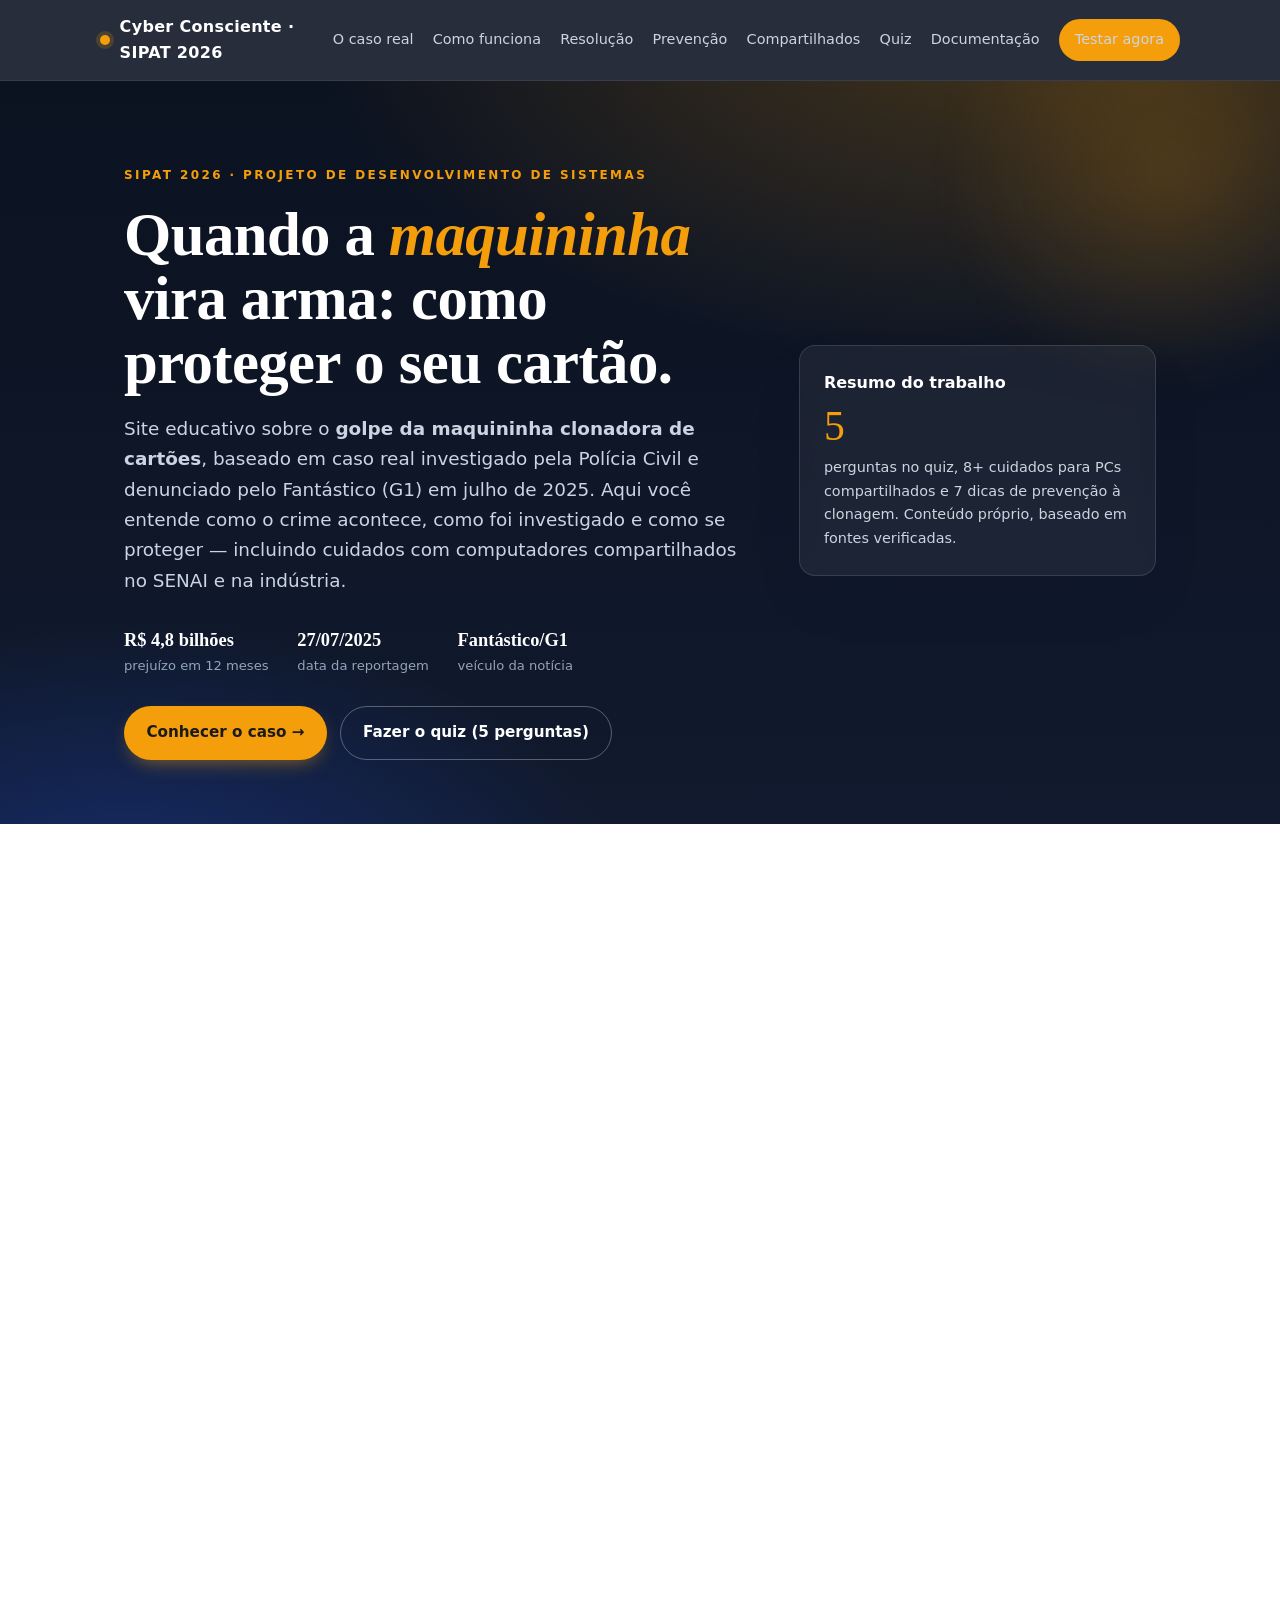
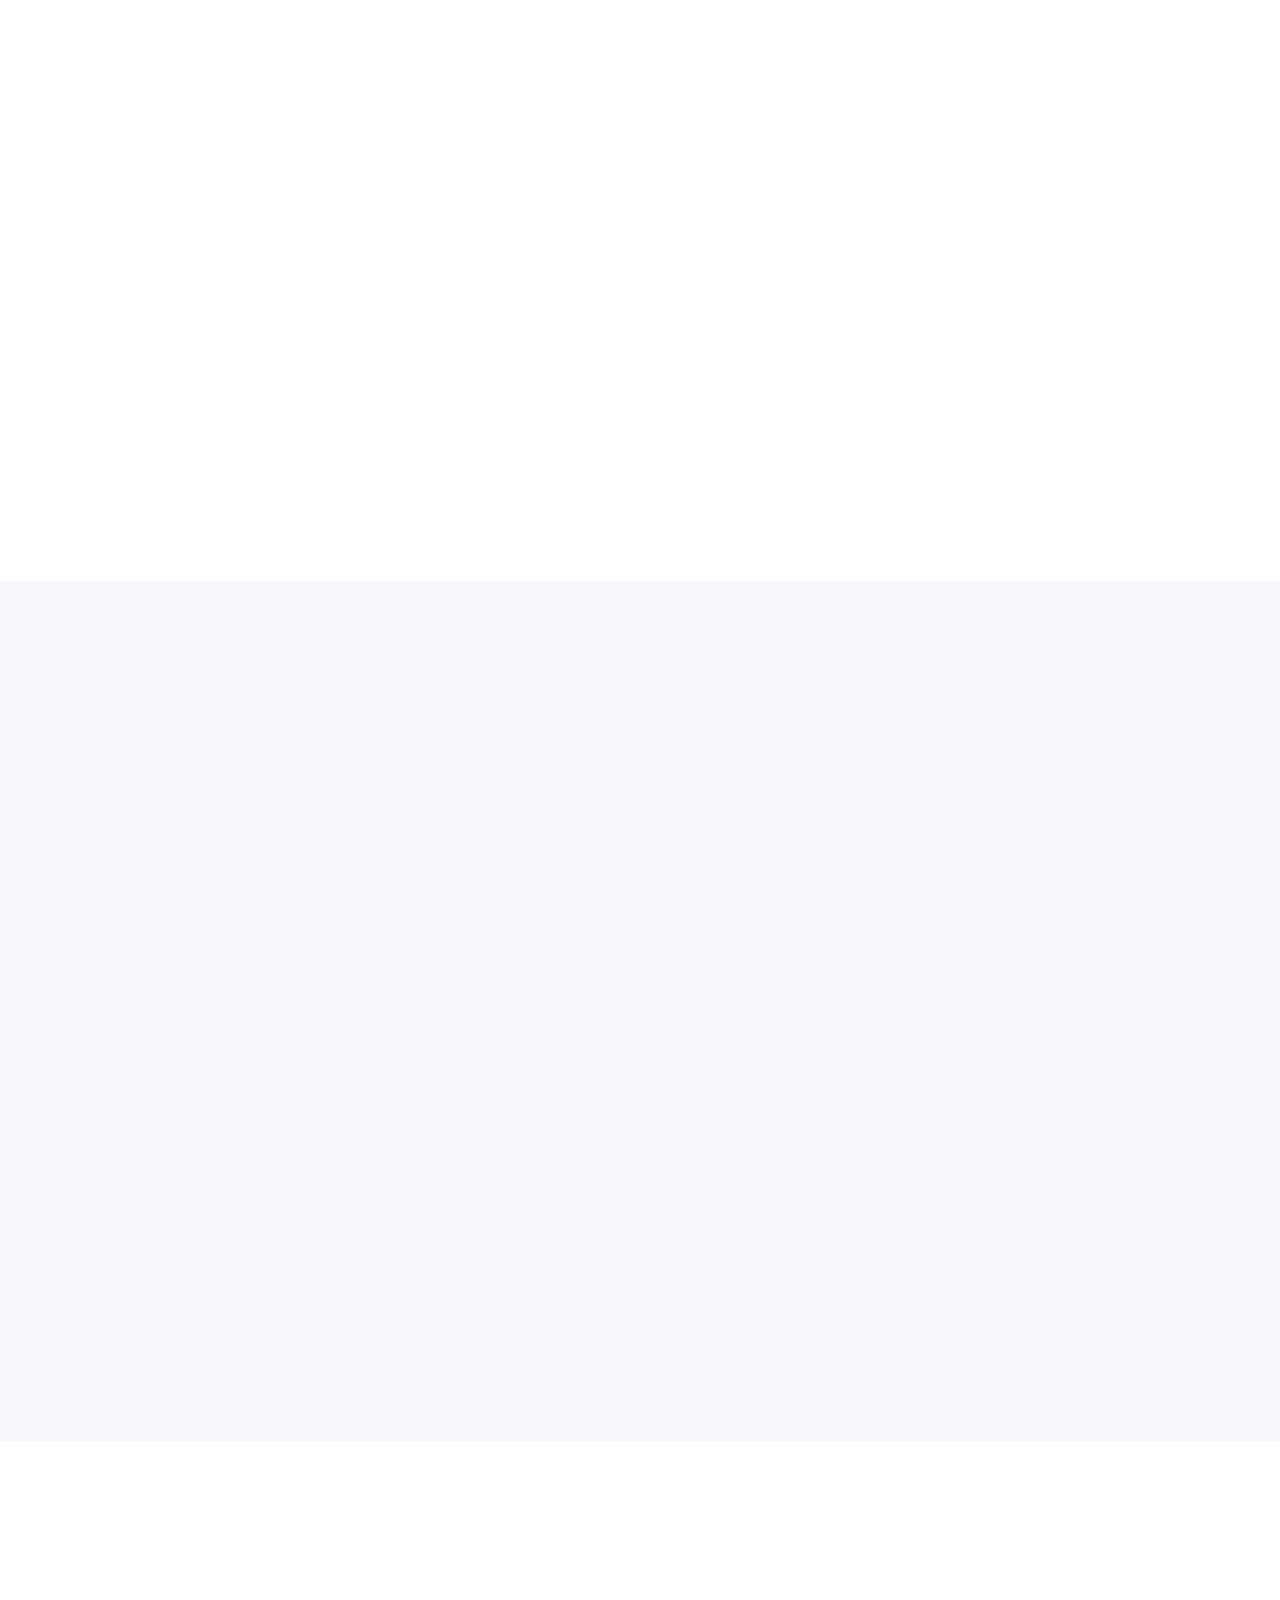
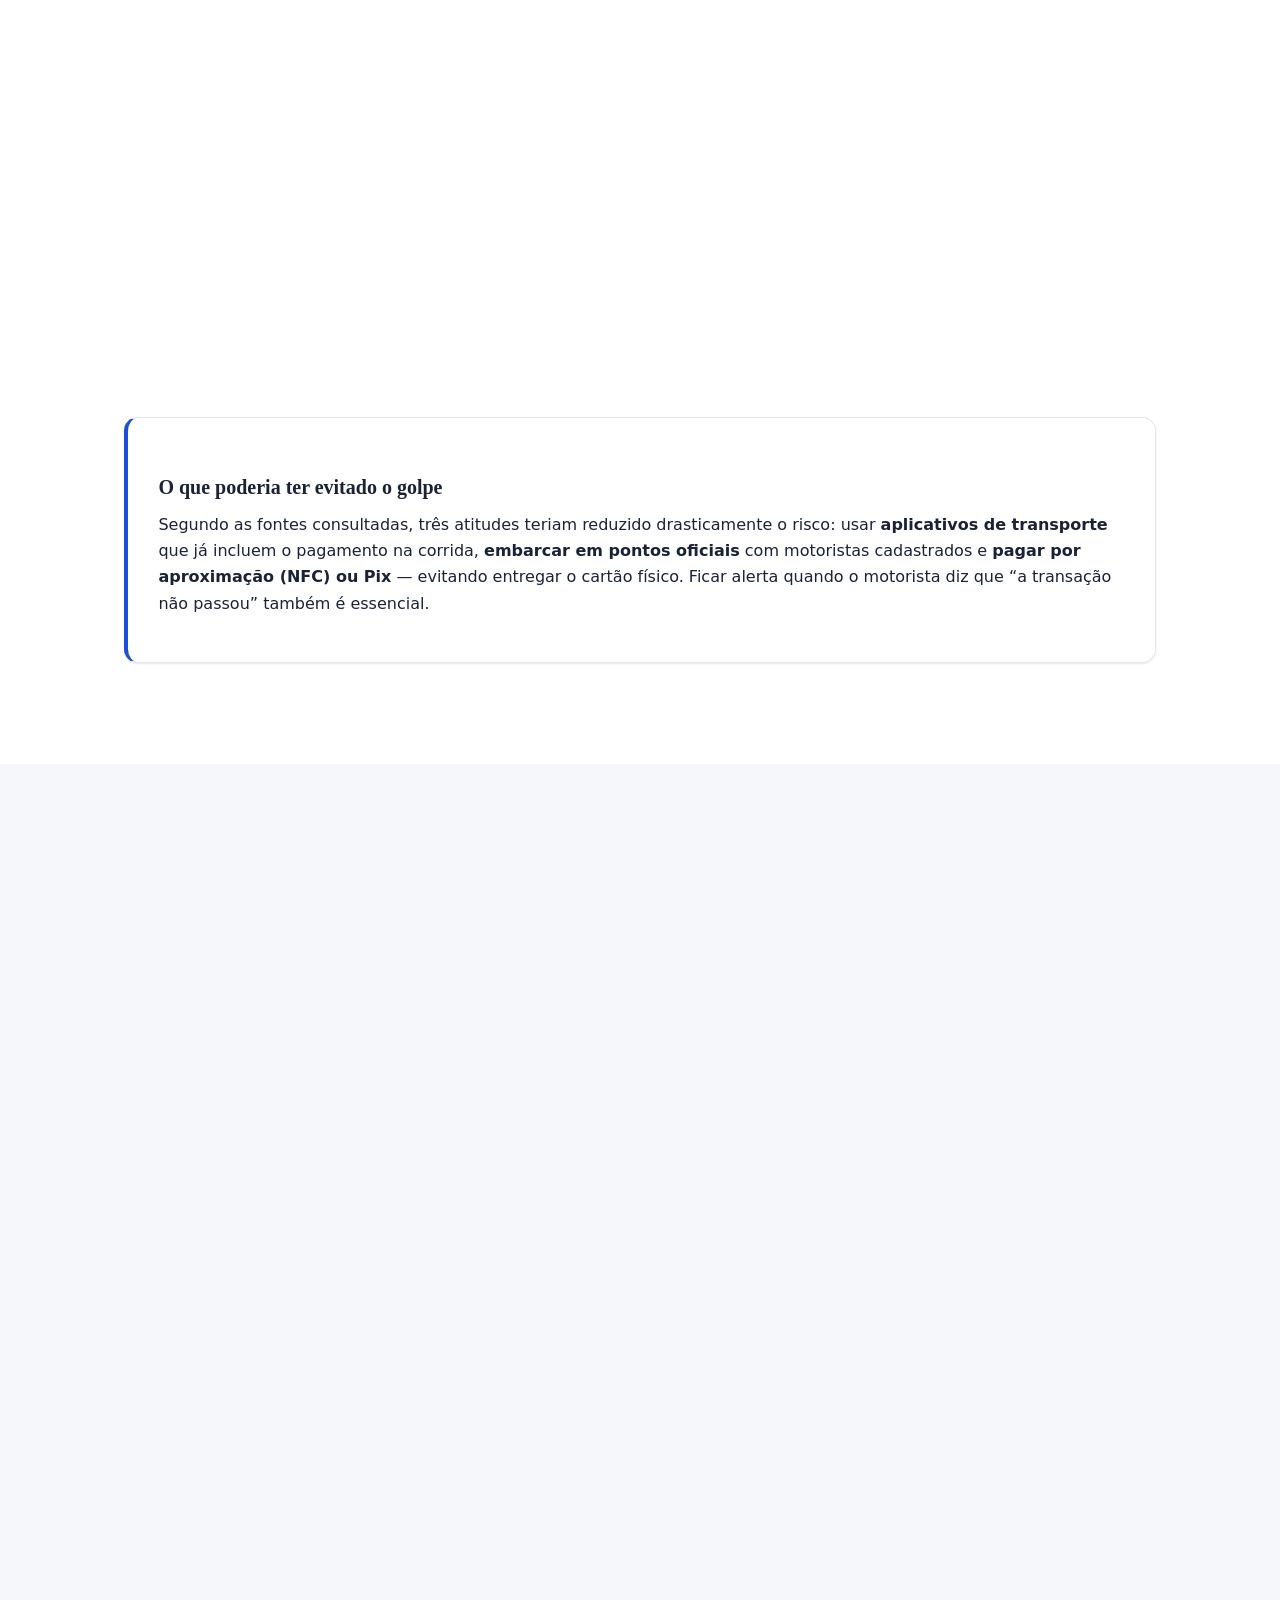
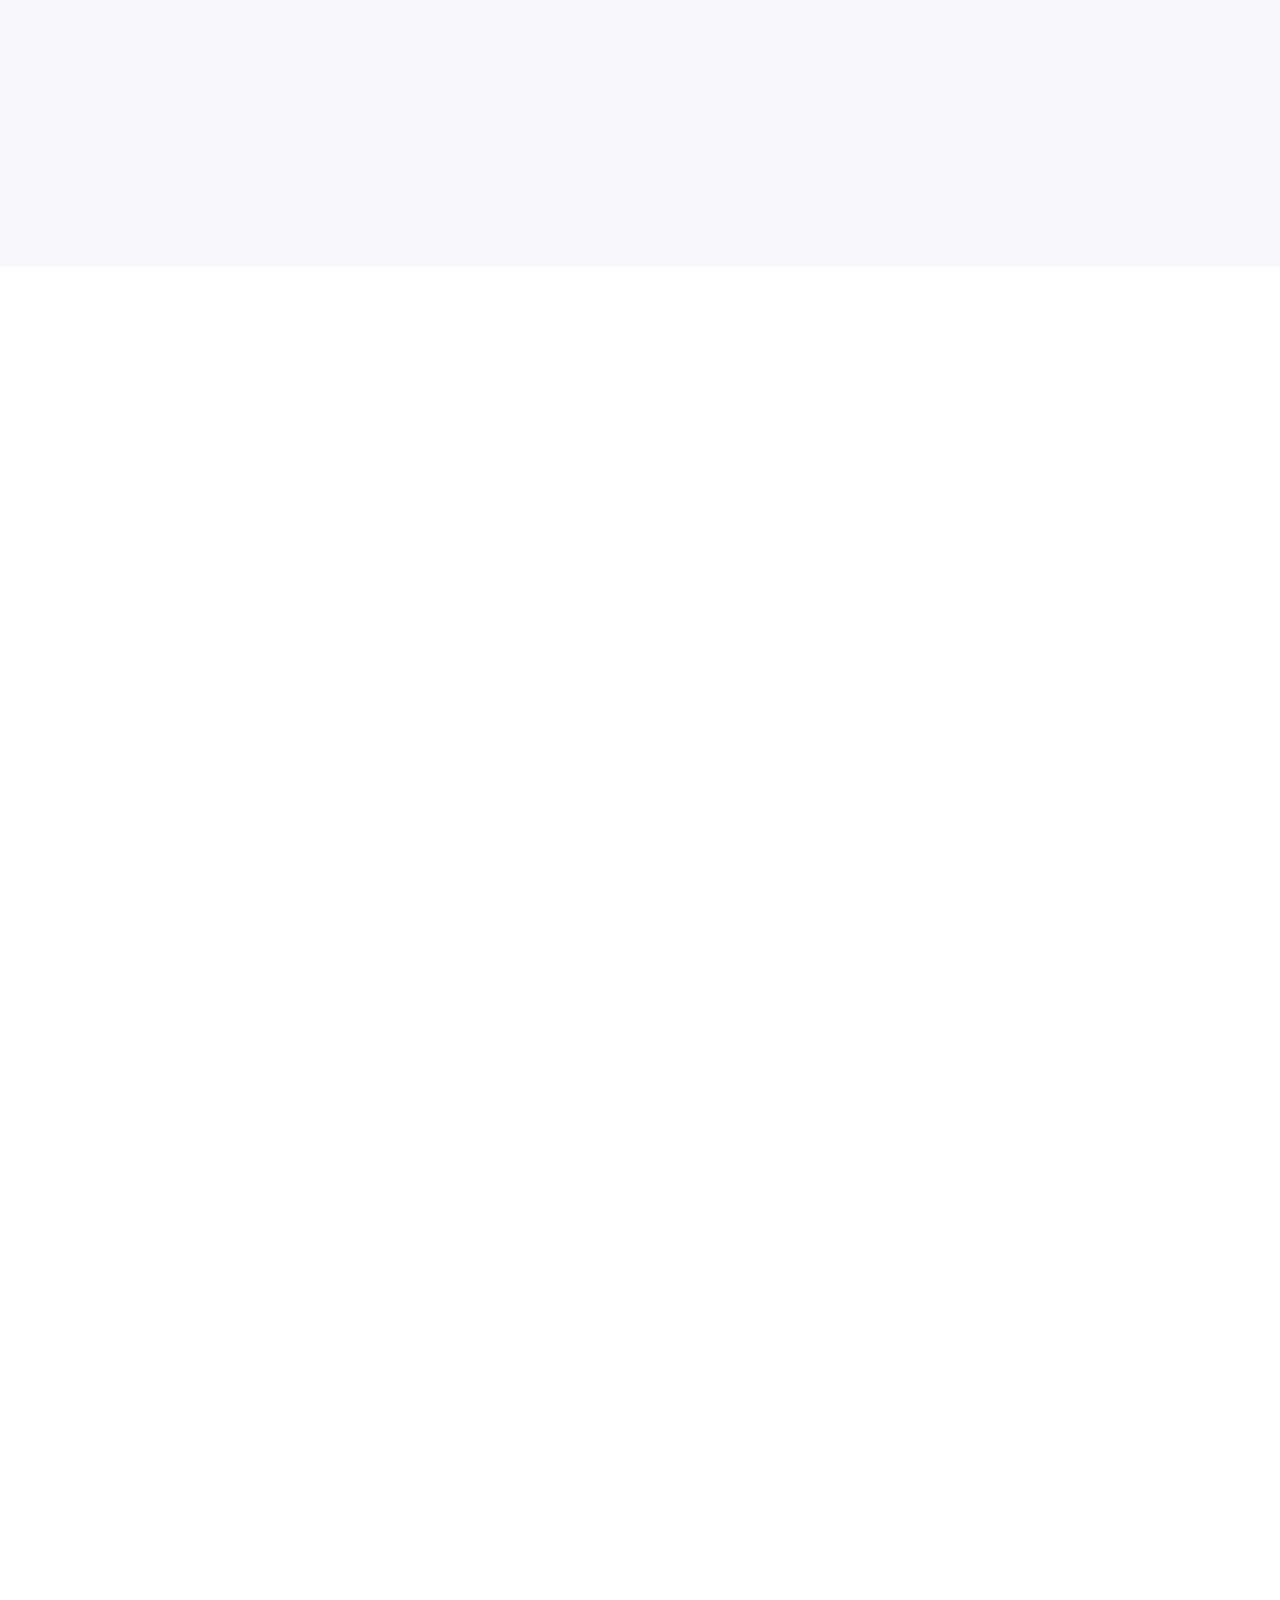
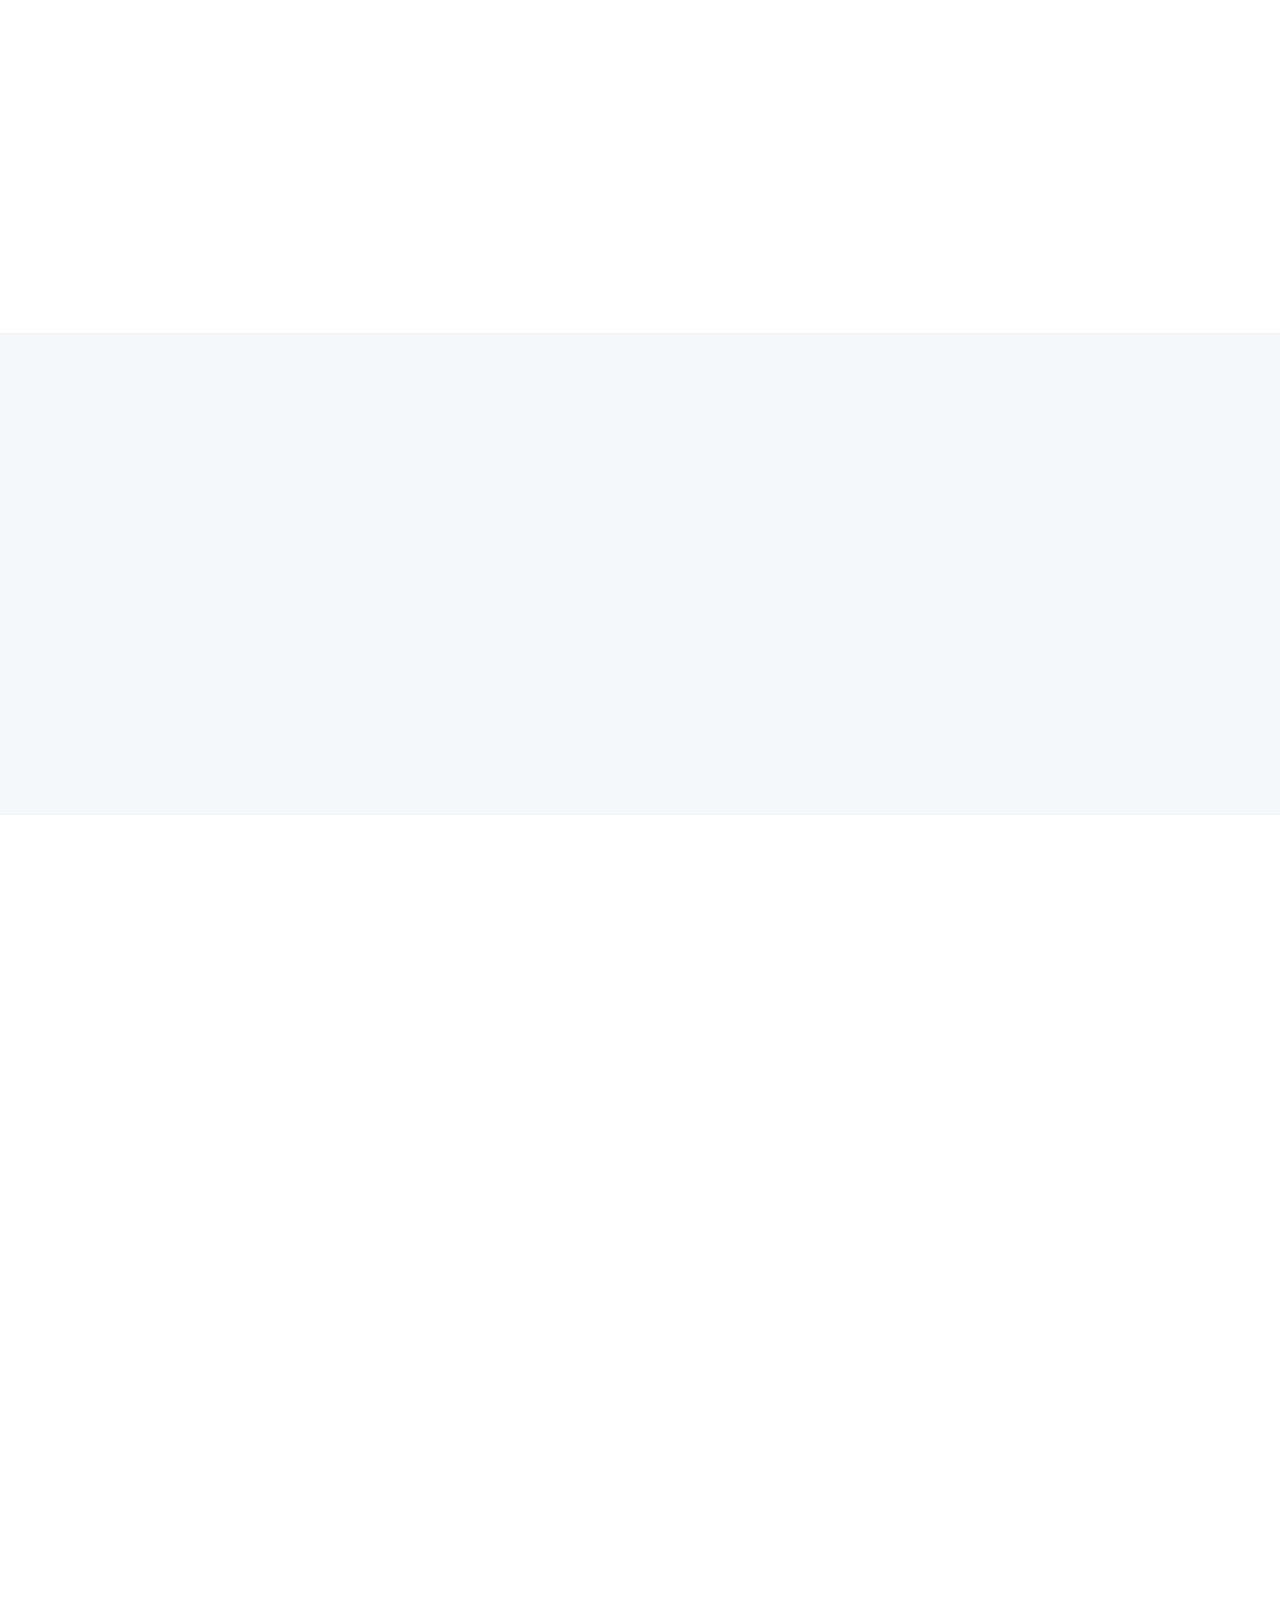
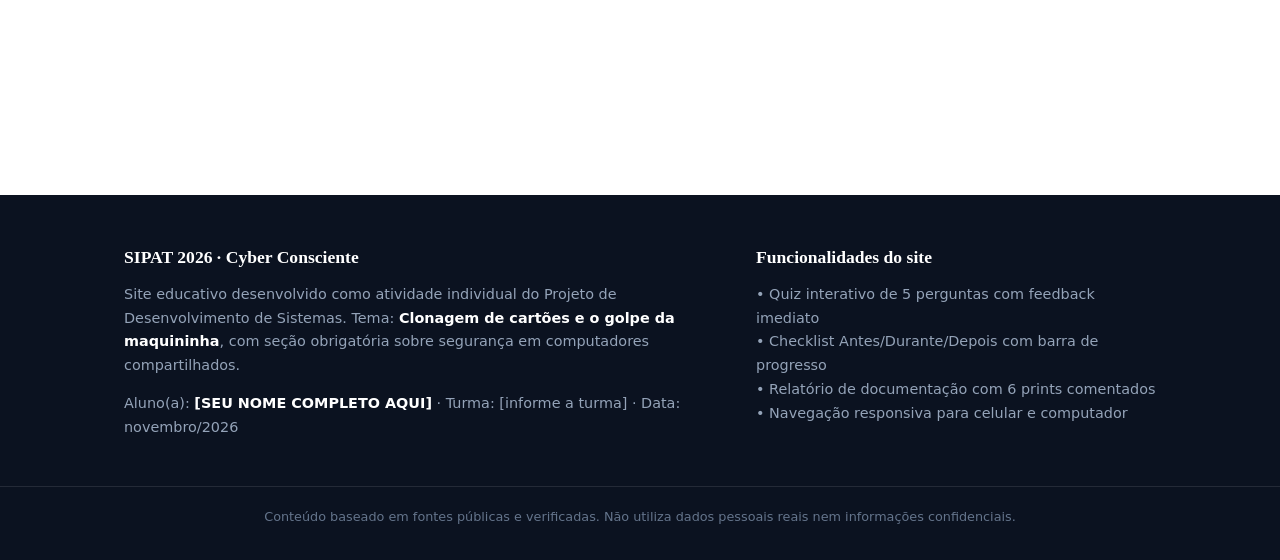
==== commit 4d5e4f9f: "Add files via upload" ====
--- a/sipat2026-cyber-consciente.html
+++ b/sipat2026-cyber-consciente.html
@@ -4,315 +4,9 @@
 <meta charset="UTF-8">
 <meta name="viewport" content="width=device-width, initial-scale=1.0">
 <meta name="description" content="SIPAT 2026 — Cyber Consciente: site educativo sobre o golpe da maquininha clonadora de cartões e segurança em computadores compartilhados.">
+<link rel="preconnect" href="https://fonts.googleapis.com">
 <title>SIPAT 2026 · Cyber Consciente — Golpe da Maquininha</title>
-<style>
-    /* =========================================================
-       PALETA EDITORIAL — Cyber Consciente
-       ========================================================= */
-    :root {
-        --bg:            #0b1220;
-        --bg-soft:       #111a2e;
-        --surface:       #ffffff;
-        --surface-soft:  #f5f7fb;
-        --ink:           #1a2236;
-        --ink-soft:      #475569;
-        --line:          #e2e8f0;
-        --brand:         #1d4ed8;
-        --brand-deep:    #1e3a8a;
-        --accent:        #f59e0b;
-        --danger:        #dc2626;
-        --success:       #059669;
-        --radius:        14px;
-        --shadow-sm:     0 1px 2px rgba(15,23,42,.06), 0 1px 3px rgba(15,23,42,.04);
-        --shadow-md:     0 10px 25px -10px rgba(15,23,42,.18);
-        --shadow-lg:     0 25px 50px -20px rgba(15,23,42,.35);
-        --container:     1080px;
-        --font-serif:    'Georgia', 'Times New Roman', Times, serif;
-        --font-sans:     system-ui, -apple-system, 'Segoe UI', Roboto, Helvetica, Arial, sans-serif;
-    }
-
-    /* =================== RESET =================== */
-    * { box-sizing: border-box; margin: 0; padding: 0; }
-    html { scroll-behavior: smooth; -webkit-text-size-adjust: 100%; }
-    body {
-        font-family: var(--font-sans);
-        color: var(--ink);
-        background: var(--surface-soft);
-        line-height: 1.65;
-        -webkit-font-smoothing: antialiased;
-        text-rendering: optimizeLegibility;
-        overflow-x: hidden;
-    }
-    img { max-width: 100%; height: auto; display: block; }
-    a { color: var(--brand); text-decoration: none; }
-    a:hover { text-decoration: underline; }
-    code { font-family: 'SFMono-Regular', Consolas, 'Liberation Mono', monospace; font-size: .85em; background: var(--surface-soft); padding: .1em .4em; border-radius: 4px; color: var(--brand-deep); }
-
-    /* =================== HELPERS =================== */
-    .container { width: 100%; max-width: var(--container); margin: 0 auto; padding: 0 clamp(1rem, 4vw, 1.5rem); }
-    .eyebrow {
-        display: inline-flex; align-items: center; gap: .5rem;
-        font-size: .72rem; font-weight: 700; letter-spacing: .14em;
-        text-transform: uppercase; color: var(--brand);
-        padding: .35rem .8rem; border: 1px solid color-mix(in srgb, var(--brand) 30%, transparent);
-        background: color-mix(in srgb, var(--brand) 8%, transparent);
-        border-radius: 999px;
-    }
-    .section-title { font-family: var(--font-serif); font-size: clamp(1.55rem, 3.4vw, 2.4rem); color: var(--ink); line-height: 1.2; margin: .8rem 0 1rem; letter-spacing: -.01em; }
-    .lead { font-size: clamp(.95rem, 1.6vw, 1.075rem); color: var(--ink-soft); max-width: 65ch; }
-    h3 { font-family: var(--font-serif); font-size: clamp(1.1rem, 2vw, 1.25rem); color: var(--ink); margin: 1.4rem 0 .5rem; }
-    p { margin-bottom: .9rem; }
-
-    /* =================== NAVBAR =================== */
-    .nav {
-        position: sticky; top: 0; z-index: 50;
-        background: rgba(11,18,32,.88);
-        backdrop-filter: saturate(180%) blur(12px);
-        -webkit-backdrop-filter: saturate(180%) blur(12px);
-        border-bottom: 1px solid rgba(255,255,255,.08);
-        color: #e2e8f0;
-    }
-    .nav__inner { display: flex; align-items: center; justify-content: space-between; gap: 1rem; padding: .85rem 0; }
-    .nav__brand { display: flex; align-items: center; gap: .6rem; color: #fff; font-weight: 700; letter-spacing: .02em; font-size: clamp(.9rem, 2.5vw, 1rem); }
-    .nav__brand .dot { width: 10px; height: 10px; border-radius: 50%; background: var(--accent); box-shadow: 0 0 0 4px rgba(245,158,11,.18); flex-shrink: 0; }
-    .nav__links { display: flex; gap: clamp(.6rem, 1.5vw, 1.4rem); align-items: center; }
-    .nav__links a { color: #cbd5e1; font-size: .9rem; font-weight: 500; white-space: nowrap; }
-    .nav__links a:hover { color: #fff; text-decoration: none; }
-    .nav__cta {
-        background: var(--accent); color: #1a1a1a; font-weight: 700;
-        padding: .55rem 1rem; border-radius: 999px; font-size: .82rem;
-    }
-    .nav__cta:hover { text-decoration: none; filter: brightness(1.08); }
-    .nav__toggle { display: none; background: transparent; border: 0; color: #fff; font-size: 1.7rem; cursor: pointer; line-height: 1; padding: 0 .2rem; }
-
-    /* =================== HERO =================== */
-    .hero {
-        position: relative; overflow: hidden;
-        background:
-            radial-gradient(1200px 600px at 80% -10%, rgba(245,158,11,.25), transparent 60%),
-            radial-gradient(900px 500px at 10% 110%, rgba(29,78,216,.35), transparent 55%),
-            linear-gradient(180deg, #0b1220 0%, #111a2e 100%);
-        color: #fff; padding: clamp(2.5rem, 7vw, 5rem) 0 clamp(2.5rem, 6vw, 4rem);
-    }
-    .hero__grid { display: grid; grid-template-columns: 1.5fr .85fr; gap: clamp(1.5rem, 4vw, 2.8rem); align-items: center; }
-    .hero__tag { color: var(--accent); font-size: .75rem; font-weight: 700; letter-spacing: .2em; text-transform: uppercase; }
-    .hero h1 { font-family: var(--font-serif); font-size: clamp(2rem, 6vw, 3.8rem); line-height: 1.05; margin: 1rem 0 1.2rem; letter-spacing: -.01em; }
-    .hero h1 em { color: var(--accent); font-style: italic; }
-    .hero__sub { font-size: clamp(1rem, 2vw, 1.15rem); color: #cbd5e1; max-width: 56ch; }
-    .hero__meta { display: flex; flex-wrap: wrap; gap: clamp(1rem, 3vw, 1.8rem); margin-top: 1.8rem; }
-    .hero__meta div { font-size: .82rem; color: #94a3b8; }
-    .hero__meta strong { color: #fff; font-size: clamp(1rem, 2.5vw, 1.15rem); display: block; font-family: var(--font-serif); }
-    .hero__actions { display: flex; gap: .8rem; flex-wrap: wrap; margin-top: 1.8rem; }
-    .btn { display: inline-flex; align-items: center; gap: .5rem; padding: .85rem 1.4rem; border-radius: 999px; font-weight: 700; font-size: .95rem; cursor: pointer; border: 0; transition: transform .15s ease, filter .15s ease; text-align: center; }
-    .btn:hover { text-decoration: none; transform: translateY(-2px); }
-    .btn--primary { background: var(--accent); color: #1a1a1a; }
-    .btn--ghost { background: transparent; color: #fff; border: 1px solid rgba(255,255,255,.3); }
-    .hero__card {
-        background: rgba(255,255,255,.06); border: 1px solid rgba(255,255,255,.12);
-        border-radius: 16px; padding: 1.5rem; backdrop-filter: blur(8px);
-        box-shadow: var(--shadow-lg);
-    }
-    .hero__card h3 { color: #fff; font-size: 1rem; margin: 0 0 .6rem; font-family: var(--font-sans); font-weight: 700; }
-    .hero__card .case-big { font-family: var(--font-serif); font-size: 2.6rem; color: var(--accent); line-height: 1; }
-    .hero__card p { font-size: .9rem; color: #cbd5e1; margin: .5rem 0 0; }
-
-    /* =================== SECTIONS =================== */
-    section.block { padding: clamp(2.5rem, 6vw, 5rem) 0; scroll-margin-top: 90px; }
-    section.block--alt { background: #fff; }
-    .section-head { max-width: 720px; margin-bottom: 2.2rem; }
-    header.hero { scroll-margin-top: 0; }
-
-    /* =================== CASE CARD =================== */
-    .case-card {
-        background: #fff; border: 1px solid var(--line); border-radius: var(--radius);
-        box-shadow: var(--shadow-sm); padding: clamp(1.2rem, 3vw, 1.9rem); margin-bottom: 1.5rem;
-        border-left: 4px solid var(--brand);
-    }
-    .case-card .news-meta { display: flex; flex-wrap: wrap; gap: .6rem; font-size: .8rem; color: var(--ink-soft); margin-bottom: .8rem; }
-    .case-card .news-meta span { background: var(--surface-soft); padding: .25rem .7rem; border-radius: 999px; display: inline-flex; align-items: center; gap: .3rem; }
-    .case-card h2 { font-family: var(--font-serif); font-size: clamp(1.25rem, 2.6vw, 1.55rem); color: var(--ink); margin-bottom: .8rem; line-height: 1.25; }
-    .stat-grid { display: grid; grid-template-columns: repeat(auto-fit, minmax(160px, 1fr)); gap: 1rem; margin: 1.5rem 0; }
-    .stat { background: var(--surface-soft); border-radius: 12px; padding: 1.2rem; border: 1px solid var(--line); }
-    .stat .num { font-family: var(--font-serif); font-size: clamp(1.4rem, 3vw, 1.85rem); color: var(--brand-deep); line-height: 1; }
-    .stat .lbl { font-size: .82rem; color: var(--ink-soft); margin-top: .4rem; }
-
-    /* Steps of the scam */
-    .steps { display: grid; grid-template-columns: repeat(auto-fit, minmax(220px, 1fr)); gap: 1rem; counter-reset: step; }
-    .step { background: #fff; border: 1px solid var(--line); border-radius: 12px; padding: 1.4rem; position: relative; padding-left: 3.5rem; }
-    .step::before {
-        counter-increment: step; content: counter(step);
-        position: absolute; left: 1rem; top: 1.25rem;
-        width: 32px; height: 32px; border-radius: 50%;
-        background: var(--brand); color: #fff; font-weight: 700;
-        display: grid; place-items: center; font-size: .9rem;
-    }
-    .step h4 { font-size: 1rem; color: var(--ink); margin-bottom: .3rem; }
-    .step p { font-size: .9rem; color: var(--ink-soft); margin: 0; }
-
-    /* Resolution */
-    .resolution { display: grid; grid-template-columns: 1fr 1fr; gap: 1.2rem; }
-    .resolution .r-card { background: var(--surface-soft); border: 1px solid var(--line); border-radius: 12px; padding: 1.4rem; }
-    .resolution h4 { font-family: var(--font-serif); color: var(--ink); margin-bottom: .5rem; font-size: 1.05rem; }
-    .resolution ul { padding-left: 1.2rem; }
-    .resolution li { margin-bottom: .4rem; font-size: .92rem; color: var(--ink-soft); }
-
-    /* =================== PREVENÇÃO =================== */
-    .tips-grid { display: grid; grid-template-columns: repeat(auto-fit, minmax(240px, 1fr)); gap: 1rem; }
-    .tip {
-        background: #fff; border: 1px solid var(--line); border-radius: 12px;
-        padding: 1.5rem; box-shadow: var(--shadow-sm); transition: transform .2s, box-shadow .2s;
-        position: relative; overflow: hidden;
-    }
-    .tip:hover { transform: translateY(-4px); box-shadow: var(--shadow-md); }
-    .tip::before { content: ""; position: absolute; top: 0; left: 0; right: 0; height: 3px; background: var(--brand); }
-    .tip .ic { width: 40px; height: 40px; border-radius: 10px; background: color-mix(in srgb, var(--brand) 12%, #fff); color: var(--brand); display: grid; place-items: center; font-size: 1.2rem; margin-bottom: .8rem; font-weight: 700; }
-    .tip h4 { font-size: 1.02rem; color: var(--ink); margin-bottom: .4rem; }
-    .tip p { font-size: .9rem; color: var(--ink-soft); margin: 0; }
-
-    /* =================== COMPUTADORES COMPARTILHADOS =================== */
-    .shared-wrap { display: grid; grid-template-columns: 1fr 1fr; gap: 1.5rem; }
-    .shared-card { background: #fff; border: 1px solid var(--line); border-radius: 12px; padding: clamp(1.2rem, 3vw, 1.8rem); box-shadow: var(--shadow-sm); }
-    .shared-card h3 { display: flex; align-items: center; gap: .6rem; }
-    .shared-card h3 .ic { width: 36px; height: 36px; border-radius: 10px; display: grid; place-items: center; font-size: 1.1rem; flex-shrink: 0; }
-    .shared-card.info h3 .ic { background: color-mix(in srgb, var(--brand) 12%, #fff); color: var(--brand); }
-    .shared-card.fisio h3 .ic { background: color-mix(in srgb, var(--accent) 14%, #fff); color: var(--accent); }
-    .shared-card ul { padding-left: 1.2rem; margin-top: .8rem; }
-    .shared-card li { margin-bottom: .55rem; font-size: .92rem; }
-    .shared-card li strong { color: var(--ink); }
-
-    /* Checklist Antes/Durante/Depois */
-    .checklist-shell { background: var(--surface-soft); border: 1px solid var(--line); border-radius: 14px; padding: clamp(1.2rem, 3vw, 1.8rem); margin-top: 2rem; }
-    .checklist-shell h3 { margin-top: 0; }
-    .check-tabs { display: flex; gap: .4rem; flex-wrap: wrap; margin-bottom: 1rem; }
-    .check-tab { background: #fff; border: 1px solid var(--line); padding: .5rem 1rem; border-radius: 999px; cursor: pointer; font-size: .85rem; font-weight: 600; color: var(--ink-soft); font-family: inherit; }
-    .check-tab.active { background: var(--brand); color: #fff; border-color: var(--brand); }
-    .check-progress { height: 14px; background: #e5e7eb; border-radius: 999px; overflow: hidden; margin: .8rem 0 1rem; }
-    .check-progress__fill { height: 100%; width: 0%; background: linear-gradient(90deg, var(--brand), var(--success)); transition: width .4s ease; }
-    .check-progress__txt { font-size: .85rem; font-weight: 700; color: var(--ink-soft); margin-bottom: 1rem; }
-    .check-panel { display: none; }
-    .check-panel.active { display: block; }
-    .check-item { display: flex; align-items: flex-start; gap: .7rem; padding: .7rem .9rem; border: 1px solid var(--line); background: #fff; border-radius: 10px; margin-bottom: .5rem; cursor: pointer; transition: border-color .15s, background .15s; }
-    .check-item:hover { border-color: var(--brand); }
-    .check-item input { margin-top: .2rem; width: 20px; height: 20px; cursor: pointer; accent-color: var(--brand); flex-shrink: 0; }
-    .check-item .lbl { font-size: .92rem; color: var(--ink); }
-    .check-item.done .lbl { color: #94a3b8; text-decoration: line-through; }
-
-    /* =================== QUIZ =================== */
-    .quiz { background: #fff; border: 1px solid var(--line); border-radius: 14px; padding: clamp(1.2rem, 3vw, 2rem); box-shadow: var(--shadow-sm); }
-    .quiz__bar { display: flex; align-items: center; justify-content: space-between; margin-bottom: 1.2rem; gap: 1rem; flex-wrap: wrap; }
-    .quiz__progress { flex: 1; height: 8px; background: #e5e7eb; border-radius: 999px; overflow: hidden; min-width: 120px; }
-    .quiz__progress > div { height: 100%; background: var(--brand); width: 20%; transition: width .35s; }
-    .quiz__count { font-size: .85rem; color: var(--ink-soft); font-weight: 700; white-space: nowrap; }
-    .quiz__q { font-family: var(--font-serif); font-size: clamp(1.05rem, 2.2vw, 1.2rem); color: var(--ink); margin-bottom: 1rem; }
-    .quiz__opts { display: flex; flex-direction: column; gap: .6rem; }
-    .quiz__opt {
-        text-align: left; background: var(--surface-soft); border: 1.5px solid var(--line);
-        padding: .9rem 1rem; border-radius: 10px; cursor: pointer; font-size: .92rem; color: var(--ink);
-        transition: all .15s ease; display: flex; gap: .6rem; align-items: flex-start; font-family: inherit;
-    }
-    .quiz__opt:hover:not(:disabled) { border-color: var(--brand); background: #fff; }
-    .quiz__opt:disabled { cursor: not-allowed; }
-    .quiz__opt .marker { font-weight: 700; color: var(--brand); }
-    .quiz__opt.correct { background: color-mix(in srgb, var(--success) 12%, #fff); border-color: var(--success); }
-    .quiz__opt.correct .marker { color: var(--success); }
-    .quiz__opt.wrong { background: color-mix(in srgb, var(--danger) 10%, #fff); border-color: var(--danger); }
-    .quiz__opt.wrong .marker { color: var(--danger); }
-    .quiz__feedback { margin-top: 1rem; padding: .9rem 1rem; border-radius: 10px; font-size: .9rem; display: none; }
-    .quiz__feedback.show { display: block; }
-    .quiz__feedback.ok { background: color-mix(in srgb, var(--success) 10%, #fff); border: 1px solid color-mix(in srgb, var(--success) 35%, #fff); color: var(--success); }
-    .quiz__feedback.no { background: color-mix(in srgb, var(--danger) 8%, #fff); border: 1px solid color-mix(in srgb, var(--danger) 30%, #fff); color: var(--danger); }
-    .quiz__actions { display: flex; justify-content: space-between; align-items: center; margin-top: 1.2rem; flex-wrap: wrap; gap: .8rem; }
-    .quiz__next { background: var(--brand); color: #fff; border: 0; padding: .7rem 1.3rem; border-radius: 999px; font-weight: 700; cursor: pointer; font-size: .9rem; display: none; font-family: inherit; }
-    .quiz__next.show { display: inline-flex; }
-    .quiz__result { text-align: center; padding: 2rem 1rem; display: none; }
-    .quiz__result.show { display: block; }
-    .quiz__result .big { font-family: var(--font-serif); font-size: clamp(2rem, 6vw, 2.8rem); color: var(--brand-deep); line-height: 1; }
-    .quiz__result p { color: var(--ink-soft); margin-top: .5rem; }
-
-    /* =================== RELATÓRIO / DOCUMENTAÇÃO =================== */
-    .doc-card { background: #fff; border: 1px solid var(--line); border-radius: 14px; padding: clamp(1.2rem, 3vw, 1.9rem); box-shadow: var(--shadow-sm); margin-bottom: 1.5rem; }
-    .doc-card h3 { margin-top: 0; display: flex; align-items: center; gap: .6rem; }
-    .doc-card h3 .ic { width: 34px; height: 34px; border-radius: 9px; background: color-mix(in srgb, var(--brand) 12%, #fff); color: var(--brand); display: grid; place-items: center; flex-shrink: 0; font-size: 1rem; }
-
-    .diary-grid { display: grid; grid-template-columns: 1fr 1fr; gap: 1.2rem; }
-    .diary-block { background: var(--surface-soft); border: 1px solid var(--line); border-radius: 12px; padding: 1.3rem; }
-    .diary-block h4 { font-family: var(--font-serif); color: var(--ink); margin-bottom: .5rem; font-size: 1rem; }
-    .diary-block p, .diary-block li { font-size: .9rem; color: var(--ink-soft); margin-bottom: .4rem; }
-    .diary-block ul { padding-left: 1.1rem; }
-
-    .tools-row { display: flex; flex-wrap: wrap; gap: .5rem; margin-top: .6rem; }
-    .tool-chip { background: #fff; border: 1px solid var(--line); padding: .35rem .8rem; border-radius: 999px; font-size: .82rem; color: var(--ink); font-weight: 600; }
-
-    /* Galeria de prints — preserva o screenshot inteiro, sem cortar conteúdo */
-    .prints-grid { display: grid; grid-template-columns: repeat(auto-fit, minmax(min(100%, 340px), 1fr)); gap: 1.2rem; }
-    .print {
-        background: #fff; border: 1px solid var(--line); border-radius: 12px; overflow: hidden;
-        box-shadow: var(--shadow-sm); display: flex; flex-direction: column; transition: transform .2s, box-shadow .2s;
-    }
-    .print:hover { transform: translateY(-3px); box-shadow: var(--shadow-md); }
-    /* Container com fundo neutro e padding generoso; sem aspect-ratio forçado */
-    .print__media {
-        position: relative; background: #0b1220; overflow: hidden;
-        display: flex; align-items: center; justify-content: center;
-        padding: 18px; border-bottom: 1px solid rgba(255,255,255,.06);
-    }
-    /* object-fit: contain preserva a imagem inteira, sem cortes */
-    .print__media img {
-        width: 100%; height: auto; object-fit: contain;
-        border-radius: 6px;
-        border: 1px solid rgba(255,255,255,.12);
-        box-shadow: 0 4px 14px rgba(0,0,0,.45);
-    }
-    /* Print mobile: largura limitada e centralizada, mantendo proporção retrato */
-    .print--mobile .print__media { padding: 22px; }
-    .print--mobile .print__media img { width: auto; max-width: 240px; max-height: 480px; }
-    .print__badge { position: absolute; top: .6rem; left: .6rem; background: rgba(11,18,32,.85); color: #fff; font-size: .72rem; font-weight: 700; padding: .3rem .7rem; border-radius: 999px; backdrop-filter: blur(4px); z-index: 2; }
-    .print__body { padding: 1rem 1.2rem 1.3rem; }
-    .print__num { font-family: var(--font-serif); font-size: .85rem; color: var(--accent); font-weight: 700; letter-spacing: .1em; }
-    .print__title { font-size: .98rem; color: var(--ink); font-weight: 700; margin: .2rem 0 .4rem; }
-    .print__caption { font-size: .85rem; color: var(--ink-soft); margin: 0; }
-
-    /* Fontes */
-    .sources { display: grid; grid-template-columns: repeat(auto-fit, minmax(260px, 1fr)); gap: 1rem; }
-    .source { background: #fff; border: 1px solid var(--line); border-radius: 10px; padding: 1.2rem; }
-    .source .tag { font-size: .72rem; font-weight: 700; letter-spacing: .1em; text-transform: uppercase; color: var(--accent); }
-    .source h4 { font-size: 1rem; margin: .4rem 0 .3rem; color: var(--ink); }
-    .source a { font-size: .82rem; word-break: break-word; }
-    .source p { font-size: .85rem; color: var(--ink-soft); margin: .3rem 0 0; }
-
-    /* =================== FOOTER =================== */
-    footer { background: var(--bg); color: #cbd5e1; padding: 3rem 0 2rem; }
-    footer .container { display: grid; grid-template-columns: 1.5fr 1fr; gap: 2rem; }
-    footer h4 { color: #fff; font-family: var(--font-serif); margin-bottom: .7rem; font-size: 1.1rem; }
-    footer p { font-size: .9rem; color: #94a3b8; }
-    footer a { color: #fff; }
-    .footer-bottom { border-top: 1px solid rgba(255,255,255,.1); margin-top: 2rem; padding-top: 1.2rem; text-align: center; font-size: .8rem; color: #64748b; }
-
-    /* =================== RESPONSIVE =================== */
-    @media (max-width: 920px) {
-        .hero__grid { grid-template-columns: 1fr; }
-        .hero__card { order: -1; max-width: 360px; }
-        .resolution, .shared-wrap, .diary-grid { grid-template-columns: 1fr; }
-        footer .container { grid-template-columns: 1fr; }
-    }
-    @media (max-width: 760px) {
-        .nav__links { display: none; position: absolute; top: 100%; left: 0; right: 0; flex-direction: column; background: var(--bg); padding: 1rem 1.25rem; gap: .8rem; border-bottom: 1px solid rgba(255,255,255,.1); }
-        .nav__links.open { display: flex; }
-        .nav__toggle { display: block; }
-        .nav__cta { display: none; }
-        .nav__inner { position: relative; }
-        .step { padding-left: 3rem; }
-        .quiz { padding: 1.2rem; }
-    }
-    @media (max-width: 420px) {
-        .hero__actions { flex-direction: column; align-items: stretch; }
-        .hero__actions .btn { justify-content: center; }
-        .quiz__actions { flex-direction: column; align-items: stretch; }
-        .quiz__next { justify-content: center; }
-        .step { padding: 1.2rem 1.2rem 1.2rem 2.8rem; }
-        .step::before { left: .8rem; top: 1rem; width: 28px; height: 28px; font-size: .85rem; }
-    }
-</style>
+<link rel="stylesheet" href="styles.css">
 </head>
 <body>
 
@@ -320,7 +14,7 @@
 <nav class="nav">
   <div class="container nav__inner">
     <a href="#topo" class="nav__brand"><span class="dot"></span> Cyber Consciente · SIPAT 2026</a>
-    <button class="nav__toggle" aria-label="Abrir menu" onclick="document.getElementById('navlinks').classList.toggle('open')">≡</button>
+    <button class="nav__toggle" aria-label="Abrir menu" aria-expanded="false">≡</button>
     <div class="nav__links" id="navlinks">
       <a href="#caso">O caso real</a>
       <a href="#como-funciona">Como funciona</a>
@@ -353,7 +47,7 @@
     </div>
     <aside class="hero__card">
       <h3>Resumo do trabalho</h3>
-      <div class="case-big">5</div>
+      <div class="case-big" data-count="5">5</div>
       <p>perguntas no quiz, 8+ cuidados para PCs compartilhados e 7 dicas de prevenção à clonagem. Conteúdo próprio, baseado em fontes verificadas.</p>
     </aside>
   </div>
@@ -362,13 +56,13 @@
 <!-- ================= CASO REAL ================= -->
 <section class="block block--alt" id="caso">
   <div class="container">
-    <div class="section-head">
+    <div class="section-head reveal">
       <span class="eyebrow">Estudo de caso</span>
       <h2 class="section-title">O golpe da maquininha que custou R$ 4,8 bilhões ao Brasil</h2>
       <p class="lead">Notícia real publicada pelo programa <strong>Fantástico (G1)</strong> em 27 de julho de 2025. O caso mostra como criminosos usam maquininhas adulteradas para clonar cartões físicos durante pagamentos simples, como o de uma corrida de táxi.</p>
     </div>
 
-    <div class="case-card">
+    <div class="case-card reveal">
       <div class="news-meta">
         <span>📰 Veículo: Fantástico (G1)</span>
         <span>📅 Publicação: 27/07/2025 — 20h45</span>
@@ -379,9 +73,9 @@
       <p>Criminosos se passam por taxistas e usam <strong>maquininhas adulteradas</strong>, com um botão camuflado que simula erro na transação e permite visualizar a senha digitada pela vítima. Enquanto fingem problemas de conexão, o golpista <strong>memoriza os dados do cartão e troca o cartão verdadeiro por outro</strong> em um momento de distração. Com a senha e o cartão original em mãos, realizam compras de alto valor em minutos.</p>
 
       <div class="stat-grid">
-        <div class="stat"><div class="num">R$ 4,8 bi</div><div class="lbl">prejuízo estimado em 12 meses (Fórum Brasileiro de Segurança Pública)</div></div>
-        <div class="stat"><div class="num">R$ 17 mil</div><div class="lbl">compra individual mais alta registrada</div></div>
-        <div class="stat"><div class="num">2 casos</div><div class="lbl">vítimas emblemáticas: aposentada em SP (R$ 4.900) e médico no RJ (R$ 4.215)</div></div>
+        <div class="stat"><div class="num" data-count="R$ 4,8 bi">R$ 4,8 bi</div><div class="lbl">prejuízo estimado em 12 meses (Fórum Brasileiro de Segurança Pública)</div></div>
+        <div class="stat"><div class="num" data-count="R$ 17 mil">R$ 17 mil</div><div class="lbl">compra individual mais alta registrada</div></div>
+        <div class="stat"><div class="num" data-count="2 casos">2 casos</div><div class="lbl">vítimas emblemáticas: aposentada em SP (R$ 4.900) e médico no RJ (R$ 4.215)</div></div>
       </div>
 
       <h3>Quem foi afetado</h3>
@@ -399,12 +93,12 @@
 <!-- ================= COMO FUNCIONA ================= -->
 <section class="block" id="como-funciona">
   <div class="container">
-    <div class="section-head">
+    <div class="section-head reveal">
       <span class="eyebrow">Passo a passo</span>
       <h2 class="section-title">Como o golpe acontece, em 5 etapas</h2>
       <p class="lead">Reconhecer os sinais do golpe é a primeira defesa. Veja a sequência típica usada pelos criminosos, conforme descrito na reportagem e na investigação policial.</p>
     </div>
-    <div class="steps">
+    <div class="steps reveal reveal--stagger">
       <div class="step"><h4>Abordagem</h4><p>O criminoso se passa por taxista ou entregador, gerando um momento de pagamento presencial em que a vítima está distraída.</p></div>
       <div class="step"><h4>Maquininha adulterada</h4><p>O aparelho tem um botão camuflado que simula erro de transação e exibe a senha digitada na tela do próprio golpista.</p></div>
       <div class="step"><h4>Simulação de problema</h4><p>O golpista finge que “a conexão caiu” ou “débito não passou”, pedindo que o cartão seja inserido novamente.</p></div>
@@ -417,11 +111,11 @@
 <!-- ================= RESOLUÇÃO ================= -->
 <section class="block block--alt" id="resolucao">
   <div class="container">
-    <div class="section-head">
+    <div class="section-head reveal">
       <span class="eyebrow">Resolução e o que ficou sem resposta</span>
       <h2 class="section-title">Como o caso foi investigado — e o que ainda falta</h2>
     </div>
-    <div class="resolution">
+    <div class="resolution reveal reveal--stagger">
       <div class="r-card">
         <h4>O que se sabe (confirmado)</h4>
         <ul>
@@ -452,12 +146,12 @@
 <!-- ================= PREVENÇÃO ================= -->
 <section class="block" id="prevencao">
   <div class="container">
-    <div class="section-head">
+    <div class="section-head reveal">
       <span class="eyebrow">Como se prevenir</span>
       <h2 class="section-title">7 práticas para não cair na clonagem de cartão</h2>
       <p class="lead">Orientações práticas baseadas na reportagem do G1, na Cartilha de Segurança do CERT.br e em boas práticas de bancos e especialistas.</p>
     </div>
-    <div class="tips-grid">
+    <div class="tips-grid reveal reveal--stagger">
       <div class="tip"><div class="ic">①</div><h4>Nunca perca o cartão de vista</h4><p>O cartão deve ser passado na sua frente. Se o atendente levar o cartão para longe, recuse e exija que a operação aconteça no seu campo de visão.</p></div>
       <div class="tip"><div class="ic">②</div><h4>Prefira pagamento por aproximação (NFC)</h4><p>A tecnologia NFC gera um código único por transação e não exige digitar a senha, o que reduz drasticamente o risco de clonagem da trilha magnética.</p></div>
       <div class="tip"><div class="ic">③</div><h4>Desconfie de “erro de conexão”</h4><p>Se a maquininha repetidamente “não passar” o pagamento, peça para cancelar a operação, guarde o cartão e use outra forma de pagamento.</p></div>
@@ -472,13 +166,13 @@
 <!-- ================= COMPUTADORES COMPARTILHADOS ================= -->
 <section class="block block--alt" id="compartilhados">
   <div class="container">
-    <div class="section-head">
+    <div class="section-head reveal">
       <span class="eyebrow">Tema obrigatório</span>
       <h2 class="section-title">Segurança no uso de computadores compartilhados</h2>
       <p class="lead">Recomendações para estudantes e trabalhadores que utilizam computadores do SENAI, de laboratórios, de empresas ou de ambientes industriais — nos dois aspectos exigidos pelo projeto: proteção da informação e segurança física/ergonômica.</p>
     </div>
 
-    <div class="shared-wrap">
+    <div class="shared-wrap reveal reveal--stagger">
       <div class="shared-card info">
         <h3><span class="ic">🔒</span> A. Segurança da informação e proteção de dados</h3>
         <ul>
@@ -508,7 +202,7 @@
     </div>
 
     <!-- Checklist interativo Antes/Durante/Depois -->
-    <div class="checklist-shell">
+    <div class="checklist-shell reveal">
       <h3>Checklist do laboratório — Antes, Durante e Depois</h3>
       <p style="font-size:.9rem;color:var(--ink-soft);margin-bottom:1rem;">Marque cada item conforme for concluindo. O “Nível de Segurança” sobe à medida que você completa as três etapas.</p>
 
@@ -548,13 +242,13 @@
 <!-- ================= QUIZ ================= -->
 <section class="block" id="quiz">
   <div class="container">
-    <div class="section-head">
+    <div class="section-head reveal">
       <span class="eyebrow">Funcionalidade interativa</span>
       <h2 class="section-title">Quiz: você está protegido?</h2>
       <p class="lead">5 perguntas sobre o golpe da maquininha e a segurança em computadores compartilhados. Você descobre a resposta correta imediatamente após clicar.</p>
     </div>
 
-    <div class="quiz" id="quizBox">
+    <div class="quiz reveal" id="quizBox">
       <div class="quiz__bar">
         <div class="quiz__progress"><div id="quizProgress"></div></div>
         <span class="quiz__count" id="quizCount">Pergunta 1 de 5</span>
@@ -579,14 +273,14 @@
 <!-- ================= RELATÓRIO DE DOCUMENTAÇÃO ================= -->
 <section class="block block--alt" id="documentacao">
   <div class="container">
-    <div class="section-head">
+    <div class="section-head reveal">
       <span class="eyebrow">Relatório de documentação</span>
       <h2 class="section-title">Como este site foi construído</h2>
       <p class="lead">Esta seção registra, passo a passo, como a pesquisa e o desenvolvimento foram feitos: diário de bordo, ferramentas utilizadas e os prints da pesquisa e do desenvolvimento, organizados na ordem em que a atividade aconteceu.</p>
     </div>
 
     <!-- Diário de Bordo -->
-    <div class="doc-card">
+    <div class="doc-card reveal">
       <h3><span class="ic">📓</span> 1. Diário de bordo</h3>
       <div class="diary-grid">
         <div class="diary-block">
@@ -618,14 +312,14 @@
     </div>
 
     <!-- Prints da pesquisa e desenvolvimento -->
-    <div class="doc-card">
+    <div class="doc-card reveal">
       <h3><span class="ic">🖼️</span> 2. Prints da pesquisa e do desenvolvimento</h3>
       <p style="color:var(--ink-soft);font-size:.92rem;margin-bottom:1.4rem;">Seis registros na ordem em que a atividade foi conduzida: da pesquisa de fontes à codificação no editor e aos testes no navegador (desktop e mobile).</p>
 
-      <div class="prints-grid">
+      <div class="prints-grid reveal reveal--stagger">
         <figure class="print">
           <div class="print__media">
-            <img src="img/Captura de tela 2026-11-17 112431.png" alt="Print da página de notícia sobre o golpe da maquininha quebrada" loading="lazy">
+            <img src="img/print-01-noticia-febraban.jpg" alt="Print da página de notícia sobre o golpe da maquininha quebrada" loading="lazy">
             <span class="print__badge">Pesquisa · Fonte complementar</span>
           </div>
           <div class="print__body">
@@ -637,7 +331,7 @@
 
         <figure class="print">
           <div class="print__media">
-            <img src="img/Captura de tela 2026-11-17 112603.png" alt="Print da página do portal G1 com a manchete sobre quadrilha que roubava dados de cartões" loading="lazy">
+            <img src="img/print-02-noticia-g1.jpg" alt="Print da página do portal G1 com a manchete sobre quadrilha que roubava dados de cartões" loading="lazy">
             <span class="print__badge">Pesquisa · Notícia base</span>
           </div>
           <div class="print__body">
@@ -649,7 +343,7 @@
 
         <figure class="print">
           <div class="print__media">
-            <img src="img/Captura de tela 2026-11-17 112733.png" alt="Print da página oficial do Ministério do Trabalho com a Norma Regulamentadora 17" loading="lazy">
+            <img src="img/print-03-nr17-mte.jpg" alt="Print da página oficial do Ministério do Trabalho com a Norma Regulamentadora 17" loading="lazy">
             <span class="print__badge">Pesquisa · NR-17 (MTE)</span>
           </div>
           <div class="print__body">
@@ -661,7 +355,7 @@
 
         <figure class="print">
           <div class="print__media">
-            <img src="img/Captura de tela 2026-11-17 112940.png" alt="Print do editor VS Code mostrando o código HTML e CSS do site em desenvolvimento" loading="lazy">
+            <img src="img/print-04-codigo-vscode.jpg" alt="Print do editor VS Code mostrando o código HTML e CSS do site em desenvolvimento" loading="lazy">
             <span class="print__badge">Desenvolvimento · Código</span>
           </div>
           <div class="print__body">
@@ -673,7 +367,7 @@
 
         <figure class="print print--mobile">
           <div class="print__media">
-            <img src="img/Captura de tela 2026-11-17 130902.png" alt="Print do site renderizado no celular mostrando o hero e a seção de estatísticas" loading="lazy">
+            <img src="img/print-05-site-mobile.jpg" alt="Print do site renderizado no celular mostrando o hero e a seção de estatísticas" loading="lazy">
             <span class="print__badge">Teste · Mobile</span>
           </div>
           <div class="print__body">
@@ -685,7 +379,7 @@
 
         <figure class="print">
           <div class="print__media">
-            <img src="img/Captura de tela 2026-11-17 131144.png" alt="Print do site no desktop mostrando o quiz respondido com feedback verde e vermelho" loading="lazy">
+            <img src="img/print-06-quiz-desktop.jpg" alt="Print do site no desktop mostrando o quiz respondido com feedback verde e vermelho" loading="lazy">
             <span class="print__badge">Teste · Desktop</span>
           </div>
           <div class="print__body">
@@ -698,10 +392,10 @@
     </div>
 
     <!-- Fontes consultadas -->
-    <div class="doc-card">
+    <div class="doc-card reveal">
       <h3><span class="ic">📚</span> 3. Fontes consultadas</h3>
       <p style="color:var(--ink-soft);font-size:.92rem;margin-bottom:1rem;">Todas as informações do caso são baseadas na reportagem abaixo. As recomendações de prevenção têm como base a cartilha do CERT.br e a NR-17.</p>
-      <div class="sources">
+      <div class="sources reveal reveal--stagger">
         <div class="source">
           <span class="tag">Notícia principal</span>
           <h4>Golpe da maquininha se espalha pelo país e já causou prejuízo de R$ 4,8 bilhões</h4>
@@ -744,200 +438,6 @@
 </footer>
 
 <!-- ================= JAVASCRIPT ================= -->
-<script>
-/* ---------- Checklist Antes/Durante/Depois ---------- */
-(function(){
-    const tabs = document.querySelectorAll('.check-tab');
-    const panels = document.querySelectorAll('.check-panel');
-    const fill = document.getElementById('checkFill');
-    const txt  = document.getElementById('checkTxt');
-
-    tabs.forEach(t => {
-        t.addEventListener('click', () => {
-            tabs.forEach(x => x.classList.remove('active'));
-            panels.forEach(p => p.classList.remove('active'));
-            t.classList.add('active');
-            document.querySelector('.check-panel[data-panel="'+t.dataset.tab+'"]').classList.add('active');
-        });
-    });
-
-    function updateProgress(){
-        const all = document.querySelectorAll('.chk');
-        const done = [...all].filter(c => c.checked).length;
-        const pct = Math.round((done/all.length)*100);
-        fill.style.width = pct + '%';
-        let msg = 'Nível de Segurança: ' + pct + '%';
-        if (pct === 0) msg += ' — comece marcando os itens acima.';
-        else if (pct < 50) msg += ' — atenção, ainda faltam etapas importantes.';
-        else if (pct < 100) msg += ' — bom progresso, continue!';
-        else msg = '✓ Nível de Segurança máximo! Posto seguro para o próximo usuário.';
-        txt.textContent = msg;
-        txt.style.color = pct === 100 ? 'var(--success)' : 'var(--ink-soft)';
-    }
-    document.querySelectorAll('.chk').forEach(c => {
-        c.addEventListener('change', () => {
-            c.closest('.check-item').classList.toggle('done', c.checked);
-            updateProgress();
-        });
-    });
-})();
-
-/* ---------- Quiz ---------- */
-(function(){
-    const questions = [
-        {
-            q: 'Durante uma corrida de táxi, o motorista diz que “o débito não passou” e pede para inserir o cartão novamente, sem você ver a tela da maquininha. O que fazer?',
-            opts: [
-                'Inserir o cartão novamente, confiando que vai dar certo.',
-                'Recusar, guardar o cartão, pagar por outra forma (Pix/aproximação) e registrar o fato.',
-                'Pedir para ele levar o cartão até o banco próximo.',
-                'Digitar a senha em voz alta para ele digitar.'
-            ],
-            correct: 1,
-            explain: 'Recusar e pagar por outra forma evita a clonagem. Nunca perca o cartão de vista nem digite senha sem ver a tela.'
-        },
-        {
-            q: 'Qual forma de pagamento físico é mais segura contra a clonagem da trilha magnética?',
-            opts: [
-                'Passar a tarja magnética.',
-                'Inserir o chip e digitar a senha sem olhar a tela.',
-                'Pagamento por aproximação (NFC).',
-                'Empréstimo do cartão físico para o atendente.'
-            ],
-            correct: 2,
-            explain: 'O NFC gera um código único por transação e não exige digitar a senha, o que reduz muito o risco de clonagem.'
-        },
-        {
-            q: 'Você precisa ir ao banheiro rapidamente durante uma aula no laboratório do SENAI. O que fazer com o computador?',
-            opts: [
-                'Deixar tudo aberto, é rápido.',
-                'Bloquear a tela com Windows + L antes de se levantar.',
-                'Desligar o computador da tomada.',
-                'Pedir para o colega continuar usando com seu login.'
-            ],
-            correct: 1,
-            explain: 'Bloquear a tela (Windows + L) protege sua sessão sem fechar seus trabalhos. Mesmo ausências curtas exigem o bloqueio.'
-        },
-        {
-            q: 'Em um PC compartilhado, o navegador oferece “salvar sua senha” ao logar no e-mail. Qual é a atitude correta?',
-            opts: [
-                'Salvar, para facilitar o acesso amanhã.',
-                'Salvar só se ninguém estiver olhando.',
-                'Clicar em “Nunca” — nunca salvar senhas em máquinas compartilhadas.',
-                'Salvar e depois apagar o histórico.'
-            ],
-            correct: 2,
-            explain: 'Em computadores compartilhados, jamais salve senhas no navegador. Use sua própria conta e faça logout ao terminar.'
-        },
-        {
-            q: 'Segundo a NR-17 (ergonomia), como deve ficar o monitor no posto de trabalho?',
-            opts: [
-                'O mais baixo possível para descansar os braços.',
-                'Na altura dos olhos, evitando inclinar excessivamente o pescoço.',
-                'Muito alto, obrigando a olhar para cima.',
-                'Virado para a janela, mesmo com reflexos.'
-            ],
-            correct: 1,
-            explain: 'A NR-17 recomenda que o topo do monitor fique na linha dos olhos, com os pés apoiados e ombros relaxados, evitando reflexos.'
-        }
-    ];
-
-    const box = document.getElementById('quizQuestions');
-    const bar = document.getElementById('quizProgress');
-    const count = document.getElementById('quizCount');
-    const scoreEl = document.getElementById('quizScore');
-    const nextBtn = document.getElementById('quizNext');
-    const resultBox = document.getElementById('quizResult');
-    let current = 0;
-    let score = 0;
-    let answered = false;
-
-    function render(){
-        answered = false;
-        const item = questions[current];
-        const div = document.createElement('div');
-        div.className = 'quiz__question';
-        let optsHtml = '';
-        for (let i = 0; i < item.opts.length; i++){
-            optsHtml += '<button class="quiz__opt" data-i="'+i+'"><span class="marker">'+String.fromCharCode(65+i)+'</span><span>'+item.opts[i]+'</span></button>';
-        }
-        div.innerHTML = '<div class="quiz__q">'+item.q+'</div><div class="quiz__opts">'+optsHtml+'</div><div class="quiz__feedback"></div>';
-        box.innerHTML = '';
-        box.appendChild(div);
-
-        div.querySelectorAll('.quiz__opt').forEach(btn => {
-            btn.addEventListener('click', () => {
-                if (answered) return;
-                answered = true;
-                const i = +btn.dataset.i;
-                const fb = div.querySelector('.quiz__feedback');
-                div.querySelectorAll('.quiz__opt').forEach((b, idx) => {
-                    b.disabled = true;
-                    if (idx === item.correct) b.classList.add('correct');
-                    else if (idx === i) b.classList.add('wrong');
-                });
-                if (i === item.correct){
-                    score++;
-                    scoreEl.textContent = score;
-                    fb.textContent = '✓ Correto! ' + item.explain;
-                    fb.className = 'quiz__feedback ok show';
-                } else {
-                    fb.textContent = '✗ Quase! ' + item.explain;
-                    fb.className = 'quiz__feedback no show';
-                }
-                nextBtn.classList.add('show');
-                if (current === questions.length - 1) nextBtn.textContent = 'Ver resultado →';
-                else nextBtn.textContent = 'Próxima pergunta →';
-            });
-        });
-
-        bar.style.width = ((current+1)/questions.length*100) + '%';
-        count.textContent = 'Pergunta ' + (current+1) + ' de ' + questions.length;
-        nextBtn.classList.remove('show');
-    }
-
-    nextBtn.addEventListener('click', () => {
-        if (!answered) return;
-        if (current < questions.length - 1){
-            current++;
-            render();
-        } else {
-            showResult();
-        }
-    });
-
-    function showResult(){
-        box.innerHTML = '';
-        document.querySelector('.quiz__actions').style.display = 'none';
-        resultBox.classList.add('show');
-        document.getElementById('quizResultBig').textContent = score+'/'+questions.length;
-        bar.style.width = '100%';
-        count.textContent = 'Quiz finalizado';
-        let msg = '';
-        if (score === 5) msg = 'Excelente! Você está realmente protegido contra o golpe da maquininha e sabe usar computadores compartilhados com segurança.';
-        else if (score >= 3) msg = 'Muito bom! Você acertou a maioria, mas vale revisar as dicas que errar para reforçar sua proteção.';
-        else msg = 'Atenção! Releia as seções de prevenção e de computadores compartilhados antes de apresentar o trabalho.';
-        document.getElementById('quizResultMsg').textContent = msg;
-    }
-
-    window.restartQuiz = function(){
-        current = 0;
-        score = 0;
-        scoreEl.textContent = '0';
-        resultBox.classList.remove('show');
-        document.querySelector('.quiz__actions').style.display = 'flex';
-        render();
-    };
-
-    render();
-})();
-
-/* ---------- Fechar menu mobile ao clicar link ---------- */
-document.querySelectorAll('.nav__links a').forEach(a => {
-    a.addEventListener('click', () => {
-        document.getElementById('navlinks').classList.remove('open');
-    });
-});
-</script>
+<script src="script.js" defer></script>
 </body>
-</html>
+</html>
--- a/styles.css
+++ b/styles.css
@@ -0,0 +1,474 @@
+/* =========================================================
+   SIPAT 2026 · Cyber Consciente — Folha de estilos
+   Estrutura: Variáveis → Reset → Helpers → Componentes → Responsivo → Animações
+   ========================================================= */
+
+/* =========================================================
+   1. PALETA EDITORIAL — Cyber Consciente
+   ========================================================= */
+:root {
+    --bg:            #0b1220;
+    --bg-soft:       #111a2e;
+    --surface:       #ffffff;
+    --surface-soft:  #f5f7fb;
+    --ink:           #1a2236;
+    --ink-soft:      #475569;
+    --line:          #e2e8f0;
+    --brand:         #1d4ed8;
+    --brand-deep:    #1e3a8a;
+    --accent:        #f59e0b;
+    --danger:        #dc2626;
+    --success:       #059669;
+    --radius:        14px;
+    --shadow-sm:     0 1px 2px rgba(15,23,42,.06), 0 1px 3px rgba(15,23,42,.04);
+    --shadow-md:     0 10px 25px -10px rgba(15,23,42,.18);
+    --shadow-lg:     0 25px 50px -20px rgba(15,23,42,.35);
+    --container:     1080px;
+    --font-serif:    'Georgia', 'Times New Roman', Times, serif;
+    --font-sans:     system-ui, -apple-system, 'Segoe UI', Roboto, Helvetica, Arial, sans-serif;
+
+    /* Tokens de animação (sutis, não mudam a estética) */
+    --ease-out:     cubic-bezier(.16, 1, .3, 1);
+    --ease-soft:    cubic-bezier(.4, 0, .2, 1);
+    --dur-fast:     .25s;
+    --dur-base:     .5s;
+    --dur-slow:     .8s;
+}
+
+/* =========================================================
+   2. RESET
+   ========================================================= */
+* { box-sizing: border-box; margin: 0; padding: 0; }
+html { scroll-behavior: smooth; -webkit-text-size-adjust: 100%; }
+body {
+    font-family: var(--font-sans);
+    color: var(--ink);
+    background: var(--surface-soft);
+    line-height: 1.65;
+    -webkit-font-smoothing: antialiased;
+    text-rendering: optimizeLegibility;
+    overflow-x: hidden;
+}
+img { max-width: 100%; height: auto; display: block; }
+a { color: var(--brand); text-decoration: none; }
+a:hover { text-decoration: underline; }
+code { font-family: 'SFMono-Regular', Consolas, 'Liberation Mono', monospace; font-size: .85em; background: var(--surface-soft); padding: .1em .4em; border-radius: 4px; color: var(--brand-deep); }
+
+/* =========================================================
+   3. HELPERS
+   ========================================================= */
+.container { width: 100%; max-width: var(--container); margin: 0 auto; padding: 0 clamp(1rem, 4vw, 1.5rem); }
+.eyebrow {
+    display: inline-flex; align-items: center; gap: .5rem;
+    font-size: .72rem; font-weight: 700; letter-spacing: .14em;
+    text-transform: uppercase; color: var(--brand);
+    padding: .35rem .8rem; border: 1px solid color-mix(in srgb, var(--brand) 30%, transparent);
+    background: color-mix(in srgb, var(--brand) 8%, transparent);
+    border-radius: 999px;
+}
+.section-title { font-family: var(--font-serif); font-size: clamp(1.55rem, 3.4vw, 2.4rem); color: var(--ink); line-height: 1.2; margin: .8rem 0 1rem; letter-spacing: -.01em; }
+.lead { font-size: clamp(.95rem, 1.6vw, 1.075rem); color: var(--ink-soft); max-width: 65ch; }
+h3 { font-family: var(--font-serif); font-size: clamp(1.1rem, 2vw, 1.25rem); color: var(--ink); margin: 1.4rem 0 .5rem; }
+p { margin-bottom: .9rem; }
+
+/* =========================================================
+   4. NAVBAR
+   ========================================================= */
+.nav {
+    position: sticky; top: 0; z-index: 50;
+    background: rgba(11,18,32,.88);
+    backdrop-filter: saturate(180%) blur(12px);
+    -webkit-backdrop-filter: saturate(180%) blur(12px);
+    border-bottom: 1px solid rgba(255,255,255,.08);
+    color: #e2e8f0;
+    transition: box-shadow var(--dur-fast) var(--ease-soft), background var(--dur-fast) var(--ease-soft);
+}
+/* Sombra sutil quando a página rola (JS adiciona .nav--scrolled) */
+.nav--scrolled { box-shadow: 0 6px 24px -12px rgba(0,0,0,.5); background: rgba(11,18,32,.95); }
+.nav__inner { display: flex; align-items: center; justify-content: space-between; gap: 1rem; padding: .85rem 0; }
+.nav__brand { display: flex; align-items: center; gap: .6rem; color: #fff; font-weight: 700; letter-spacing: .02em; font-size: clamp(.9rem, 2.5vw, 1rem); }
+/* Ponto pulsante sutil no logo */
+.nav__brand .dot {
+    width: 10px; height: 10px; border-radius: 50%; background: var(--accent);
+    box-shadow: 0 0 0 4px rgba(245,158,11,.18); flex-shrink: 0;
+    animation: pulse-dot 2.4s var(--ease-soft) infinite;
+}
+.nav__links { display: flex; gap: clamp(.6rem, 1.5vw, 1.4rem); align-items: center; }
+.nav__links a { color: #cbd5e1; font-size: .9rem; font-weight: 500; white-space: nowrap; transition: color var(--dur-fast) var(--ease-soft); position: relative; }
+.nav__links a:hover { color: #fff; text-decoration: none; }
+/* Sublinhado animado nos links do menu */
+.nav__links a:not(.nav__cta)::after {
+    content: ''; position: absolute; left: 0; right: 0; bottom: -4px; height: 2px;
+    background: var(--accent); transform: scaleX(0); transform-origin: left;
+    transition: transform var(--dur-fast) var(--ease-out);
+}
+.nav__links a:not(.nav__cta):hover::after { transform: scaleX(1); }
+/* Link da seção ativa no scrollspy */
+.nav__links a.is-active:not(.nav__cta) { color: #fff; }
+.nav__links a.is-active:not(.nav__cta)::after { transform: scaleX(1); }
+.nav__cta {
+    background: var(--accent); color: #1a1a1a; font-weight: 700;
+    padding: .55rem 1rem; border-radius: 999px; font-size: .82rem;
+    transition: transform var(--dur-fast) var(--ease-soft), filter var(--dur-fast) var(--ease-soft);
+}
+.nav__cta:hover { text-decoration: none; filter: brightness(1.08); transform: translateY(-1px); }
+.nav__toggle { display: none; background: transparent; border: 0; color: #fff; font-size: 1.7rem; cursor: pointer; line-height: 1; padding: 0 .2rem; }
+
+/* =========================================================
+   5. HERO
+   ========================================================= */
+.hero {
+    position: relative; overflow: hidden;
+    background:
+        radial-gradient(1200px 600px at 80% -10%, rgba(245,158,11,.25), transparent 60%),
+        radial-gradient(900px 500px at 10% 110%, rgba(29,78,216,.35), transparent 55%),
+        linear-gradient(180deg, #0b1220 0%, #111a2e 100%);
+    color: #fff; padding: clamp(2.5rem, 7vw, 5rem) 0 clamp(2.5rem, 6vw, 4rem);
+}
+/* Orbe animado de fundo (decorativo, não interfere no layout) */
+.hero::before {
+    content: ''; position: absolute; top: -20%; right: -10%;
+    width: 480px; height: 480px; border-radius: 50%;
+    background: radial-gradient(circle, rgba(245,158,11,.18), transparent 65%);
+    filter: blur(20px); pointer-events: none;
+    animation: float-orb 14s var(--ease-soft) infinite alternate;
+}
+.hero__grid { display: grid; grid-template-columns: 1.5fr .85fr; gap: clamp(1.5rem, 4vw, 2.8rem); align-items: center; position: relative; z-index: 1; }
+.hero__tag { color: var(--accent); font-size: .75rem; font-weight: 700; letter-spacing: .2em; text-transform: uppercase; }
+.hero h1 { font-family: var(--font-serif); font-size: clamp(2rem, 6vw, 3.8rem); line-height: 1.05; margin: 1rem 0 1.2rem; letter-spacing: -.01em; }
+.hero h1 em { color: var(--accent); font-style: italic; }
+.hero__sub { font-size: clamp(1rem, 2vw, 1.15rem); color: #cbd5e1; max-width: 56ch; }
+.hero__meta { display: flex; flex-wrap: wrap; gap: clamp(1rem, 3vw, 1.8rem); margin-top: 1.8rem; }
+.hero__meta div { font-size: .82rem; color: #94a3b8; }
+.hero__meta strong { color: #fff; font-size: clamp(1rem, 2.5vw, 1.15rem); display: block; font-family: var(--font-serif); }
+.hero__actions { display: flex; gap: .8rem; flex-wrap: wrap; margin-top: 1.8rem; }
+.btn { display: inline-flex; align-items: center; gap: .5rem; padding: .85rem 1.4rem; border-radius: 999px; font-weight: 700; font-size: .95rem; cursor: pointer; border: 0; transition: transform .15s ease, filter .15s ease, box-shadow .15s ease; text-align: center; }
+.btn:hover { text-decoration: none; transform: translateY(-2px); }
+.btn--primary { background: var(--accent); color: #1a1a1a; box-shadow: 0 8px 20px -8px rgba(245,158,11,.6); }
+.btn--primary:hover { box-shadow: 0 12px 28px -8px rgba(245,158,11,.8); }
+.btn--ghost { background: transparent; color: #fff; border: 1px solid rgba(255,255,255,.3); }
+.btn--ghost:hover { background: rgba(255,255,255,.08); }
+.hero__card {
+    background: rgba(255,255,255,.06); border: 1px solid rgba(255,255,255,.12);
+    border-radius: 16px; padding: 1.5rem; backdrop-filter: blur(8px);
+    box-shadow: var(--shadow-lg);
+    transition: transform var(--dur-base) var(--ease-out), box-shadow var(--dur-base) var(--ease-soft);
+}
+.hero__card:hover { transform: translateY(-4px); box-shadow: 0 30px 60px -25px rgba(0,0,0,.5); }
+.hero__card h3 { color: #fff; font-size: 1rem; margin: 0 0 .6rem; font-family: var(--font-sans); font-weight: 700; }
+.hero__card .case-big { font-family: var(--font-serif); font-size: 2.6rem; color: var(--accent); line-height: 1; }
+.hero__card p { font-size: .9rem; color: #cbd5e1; margin: .5rem 0 0; }
+
+/* =========================================================
+   6. SECTIONS
+   ========================================================= */
+section.block { padding: clamp(2.5rem, 6vw, 5rem) 0; scroll-margin-top: 90px; }
+section.block--alt { background: #fff; }
+.section-head { max-width: 720px; margin-bottom: 2.2rem; }
+header.hero { scroll-margin-top: 0; }
+
+/* =========================================================
+   7. CASE CARD
+   ========================================================= */
+.case-card {
+    background: #fff; border: 1px solid var(--line); border-radius: var(--radius);
+    box-shadow: var(--shadow-sm); padding: clamp(1.2rem, 3vw, 1.9rem); margin-bottom: 1.5rem;
+    border-left: 4px solid var(--brand);
+}
+.case-card .news-meta { display: flex; flex-wrap: wrap; gap: .6rem; font-size: .8rem; color: var(--ink-soft); margin-bottom: .8rem; }
+.case-card .news-meta span { background: var(--surface-soft); padding: .25rem .7rem; border-radius: 999px; display: inline-flex; align-items: center; gap: .3rem; }
+.case-card h2 { font-family: var(--font-serif); font-size: clamp(1.25rem, 2.6vw, 1.55rem); color: var(--ink); margin-bottom: .8rem; line-height: 1.25; }
+.stat-grid { display: grid; grid-template-columns: repeat(auto-fit, minmax(160px, 1fr)); gap: 1rem; margin: 1.5rem 0; }
+.stat { background: var(--surface-soft); border-radius: 12px; padding: 1.2rem; border: 1px solid var(--line); transition: transform var(--dur-fast) var(--ease-soft), box-shadow var(--dur-fast) var(--ease-soft); }
+.stat:hover { transform: translateY(-3px); box-shadow: var(--shadow-md); }
+.stat .num { font-family: var(--font-serif); font-size: clamp(1.4rem, 3vw, 1.85rem); color: var(--brand-deep); line-height: 1; }
+.stat .lbl { font-size: .82rem; color: var(--ink-soft); margin-top: .4rem; }
+
+/* Steps of the scam */
+.steps { display: grid; grid-template-columns: repeat(auto-fit, minmax(220px, 1fr)); gap: 1rem; counter-reset: step; }
+.step { background: #fff; border: 1px solid var(--line); border-radius: 12px; padding: 1.4rem; position: relative; padding-left: 3.5rem; transition: transform var(--dur-fast) var(--ease-soft), box-shadow var(--dur-fast) var(--ease-soft); }
+.step:hover { transform: translateY(-3px); box-shadow: var(--shadow-md); }
+.step::before {
+    counter-increment: step; content: counter(step);
+    position: absolute; left: 1rem; top: 1.25rem;
+    width: 32px; height: 32px; border-radius: 50%;
+    background: var(--brand); color: #fff; font-weight: 700;
+    display: grid; place-items: center; font-size: .9rem;
+    transition: transform var(--dur-fast) var(--ease-out);
+}
+.step:hover::before { transform: scale(1.12) rotate(-5deg); }
+.step h4 { font-size: 1rem; color: var(--ink); margin-bottom: .3rem; }
+.step p { font-size: .9rem; color: var(--ink-soft); margin: 0; }
+
+/* Resolution */
+.resolution { display: grid; grid-template-columns: 1fr 1fr; gap: 1.2rem; }
+.resolution .r-card { background: var(--surface-soft); border: 1px solid var(--line); border-radius: 12px; padding: 1.4rem; transition: transform var(--dur-fast) var(--ease-soft), border-color var(--dur-fast) var(--ease-soft); }
+.resolution .r-card:hover { transform: translateY(-3px); border-color: var(--brand); }
+.resolution h4 { font-family: var(--font-serif); color: var(--ink); margin-bottom: .5rem; font-size: 1.05rem; }
+.resolution ul { padding-left: 1.2rem; }
+.resolution li { margin-bottom: .4rem; font-size: .92rem; color: var(--ink-soft); }
+
+/* =========================================================
+   8. PREVENÇÃO
+   ========================================================= */
+.tips-grid { display: grid; grid-template-columns: repeat(auto-fit, minmax(240px, 1fr)); gap: 1rem; }
+.tip {
+    background: #fff; border: 1px solid var(--line); border-radius: 12px;
+    padding: 1.5rem; box-shadow: var(--shadow-sm); transition: transform .2s, box-shadow .2s;
+    position: relative; overflow: hidden;
+}
+.tip:hover { transform: translateY(-4px); box-shadow: var(--shadow-md); }
+.tip::before { content: ""; position: absolute; top: 0; left: 0; right: 0; height: 3px; background: var(--brand); transform: scaleX(0); transform-origin: left; transition: transform var(--dur-base) var(--ease-out); }
+.tip:hover::before { transform: scaleX(1); }
+.tip .ic { width: 40px; height: 40px; border-radius: 10px; background: color-mix(in srgb, var(--brand) 12%, #fff); color: var(--brand); display: grid; place-items: center; font-size: 1.2rem; margin-bottom: .8rem; font-weight: 700; transition: transform var(--dur-fast) var(--ease-out); }
+.tip:hover .ic { transform: scale(1.08); }
+.tip h4 { font-size: 1.02rem; color: var(--ink); margin-bottom: .4rem; }
+.tip p { font-size: .9rem; color: var(--ink-soft); margin: 0; }
+
+/* =========================================================
+   9. COMPUTADORES COMPARTILHADOS
+   ========================================================= */
+.shared-wrap { display: grid; grid-template-columns: 1fr 1fr; gap: 1.5rem; }
+.shared-card { background: #fff; border: 1px solid var(--line); border-radius: 12px; padding: clamp(1.2rem, 3vw, 1.8rem); box-shadow: var(--shadow-sm); transition: box-shadow var(--dur-fast) var(--ease-soft); }
+.shared-card:hover { box-shadow: var(--shadow-md); }
+.shared-card h3 { display: flex; align-items: center; gap: .6rem; }
+.shared-card h3 .ic { width: 36px; height: 36px; border-radius: 10px; display: grid; place-items: center; font-size: 1.1rem; flex-shrink: 0; }
+.shared-card.info h3 .ic { background: color-mix(in srgb, var(--brand) 12%, #fff); color: var(--brand); }
+.shared-card.fisio h3 .ic { background: color-mix(in srgb, var(--accent) 14%, #fff); color: var(--accent); }
+.shared-card ul { padding-left: 1.2rem; margin-top: .8rem; }
+.shared-card li { margin-bottom: .55rem; font-size: .92rem; }
+.shared-card li strong { color: var(--ink); }
+
+/* Checklist Antes/Durante/Depois */
+.checklist-shell { background: var(--surface-soft); border: 1px solid var(--line); border-radius: 14px; padding: clamp(1.2rem, 3vw, 1.8rem); margin-top: 2rem; }
+.checklist-shell h3 { margin-top: 0; }
+.check-tabs { display: flex; gap: .4rem; flex-wrap: wrap; margin-bottom: 1rem; }
+.check-tab { background: #fff; border: 1px solid var(--line); padding: .5rem 1rem; border-radius: 999px; cursor: pointer; font-size: .85rem; font-weight: 600; color: var(--ink-soft); font-family: inherit; transition: background var(--dur-fast) var(--ease-soft), color var(--dur-fast) var(--ease-soft), border-color var(--dur-fast) var(--ease-soft), transform var(--dur-fast) var(--ease-soft); }
+.check-tab:hover { transform: translateY(-1px); border-color: var(--brand); }
+.check-tab.active { background: var(--brand); color: #fff; border-color: var(--brand); }
+.check-progress { height: 14px; background: #e5e7eb; border-radius: 999px; overflow: hidden; margin: .8rem 0 1rem; }
+.check-progress__fill { height: 100%; width: 0%; background: linear-gradient(90deg, var(--brand), var(--success)); transition: width .4s ease; }
+.check-progress__txt { font-size: .85rem; font-weight: 700; color: var(--ink-soft); margin-bottom: 1rem; transition: color var(--dur-fast) var(--ease-soft); }
+.check-panel { display: none; }
+.check-panel.active { display: block; animation: fade-in var(--dur-base) var(--ease-out); }
+.check-item { display: flex; align-items: flex-start; gap: .7rem; padding: .7rem .9rem; border: 1px solid var(--line); background: #fff; border-radius: 10px; margin-bottom: .5rem; cursor: pointer; transition: border-color .15s, background .15s, transform .15s; }
+.check-item:hover { border-color: var(--brand); transform: translateX(2px); }
+.check-item input { margin-top: .2rem; width: 20px; height: 20px; cursor: pointer; accent-color: var(--brand); flex-shrink: 0; }
+.check-item .lbl { font-size: .92rem; color: var(--ink); transition: color var(--dur-fast) var(--ease-soft); }
+.check-item.done { background: color-mix(in srgb, var(--success) 6%, #fff); border-color: color-mix(in srgb, var(--success) 40%, #fff); }
+.check-item.done .lbl { color: #94a3b8; text-decoration: line-through; }
+/* Check animado quando marca */
+.check-item input:checked ~ .lbl::before {
+    content: '✓ '; color: var(--success); font-weight: 700;
+    animation: pop-in var(--dur-fast) var(--ease-out);
+}
+
+/* =========================================================
+   10. QUIZ
+   ========================================================= */
+.quiz { background: #fff; border: 1px solid var(--line); border-radius: 14px; padding: clamp(1.2rem, 3vw, 2rem); box-shadow: var(--shadow-sm); }
+.quiz__bar { display: flex; align-items: center; justify-content: space-between; margin-bottom: 1.2rem; gap: 1rem; flex-wrap: wrap; }
+.quiz__progress { flex: 1; height: 8px; background: #e5e7eb; border-radius: 999px; overflow: hidden; min-width: 120px; }
+.quiz__progress > div { height: 100%; background: linear-gradient(90deg, var(--brand), var(--accent)); width: 20%; transition: width .35s var(--ease-soft); }
+.quiz__count { font-size: .85rem; color: var(--ink-soft); font-weight: 700; white-space: nowrap; }
+.quiz__q { font-family: var(--font-serif); font-size: clamp(1.05rem, 2.2vw, 1.2rem); color: var(--ink); margin-bottom: 1rem; }
+.quiz__opts { display: flex; flex-direction: column; gap: .6rem; }
+.quiz__question { animation: fade-in-up var(--dur-base) var(--ease-out); }
+.quiz__opt {
+    text-align: left; background: var(--surface-soft); border: 1.5px solid var(--line);
+    padding: .9rem 1rem; border-radius: 10px; cursor: pointer; font-size: .92rem; color: var(--ink);
+    transition: all .15s ease; display: flex; gap: .6rem; align-items: flex-start; font-family: inherit;
+}
+.quiz__opt:hover:not(:disabled) { border-color: var(--brand); background: #fff; transform: translateX(3px); }
+.quiz__opt:disabled { cursor: not-allowed; }
+.quiz__opt .marker { font-weight: 700; color: var(--brand); transition: color var(--dur-fast) var(--ease-soft); }
+.quiz__opt.correct { background: color-mix(in srgb, var(--success) 12%, #fff); border-color: var(--success); animation: pop-correct var(--dur-base) var(--ease-out); }
+.quiz__opt.correct .marker { color: var(--success); }
+.quiz__opt.wrong { background: color-mix(in srgb, var(--danger) 10%, #fff); border-color: var(--danger); animation: shake var(--dur-base) var(--ease-soft); }
+.quiz__opt.wrong .marker { color: var(--danger); }
+.quiz__feedback { margin-top: 1rem; padding: .9rem 1rem; border-radius: 10px; font-size: .9rem; display: none; }
+.quiz__feedback.show { display: block; animation: fade-in-up var(--dur-base) var(--ease-out); }
+.quiz__feedback.ok { background: color-mix(in srgb, var(--success) 10%, #fff); border: 1px solid color-mix(in srgb, var(--success) 35%, #fff); color: var(--success); }
+.quiz__feedback.no { background: color-mix(in srgb, var(--danger) 8%, #fff); border: 1px solid color-mix(in srgb, var(--danger) 30%, #fff); color: var(--danger); }
+.quiz__actions { display: flex; justify-content: space-between; align-items: center; margin-top: 1.2rem; flex-wrap: wrap; gap: .8rem; }
+.quiz__next { background: var(--brand); color: #fff; border: 0; padding: .7rem 1.3rem; border-radius: 999px; font-weight: 700; cursor: pointer; font-size: .9rem; display: none; font-family: inherit; transition: transform var(--dur-fast) var(--ease-soft), box-shadow var(--dur-fast) var(--ease-soft); }
+.quiz__next:hover { transform: translateY(-2px); box-shadow: 0 8px 20px -8px rgba(29,78,216,.5); }
+.quiz__next.show { display: inline-flex; animation: fade-in-up var(--dur-base) var(--ease-out); }
+.quiz__result { text-align: center; padding: 2rem 1rem; display: none; }
+.quiz__result.show { display: block; animation: fade-in-up var(--dur-slow) var(--ease-out); }
+.quiz__result .big { font-family: var(--font-serif); font-size: clamp(2rem, 6vw, 2.8rem); color: var(--brand-deep); line-height: 1; }
+.quiz__result p { color: var(--ink-soft); margin-top: .5rem; }
+
+/* =========================================================
+   11. RELATÓRIO / DOCUMENTAÇÃO
+   ========================================================= */
+.doc-card { background: #fff; border: 1px solid var(--line); border-radius: 14px; padding: clamp(1.2rem, 3vw, 1.9rem); box-shadow: var(--shadow-sm); margin-bottom: 1.5rem; transition: box-shadow var(--dur-fast) var(--ease-soft); }
+.doc-card:hover { box-shadow: var(--shadow-md); }
+.doc-card h3 { margin-top: 0; display: flex; align-items: center; gap: .6rem; }
+.doc-card h3 .ic { width: 34px; height: 34px; border-radius: 9px; background: color-mix(in srgb, var(--brand) 12%, #fff); color: var(--brand); display: grid; place-items: center; flex-shrink: 0; font-size: 1rem; }
+
+.diary-grid { display: grid; grid-template-columns: 1fr 1fr; gap: 1.2rem; }
+.diary-block { background: var(--surface-soft); border: 1px solid var(--line); border-radius: 12px; padding: 1.3rem; transition: transform var(--dur-fast) var(--ease-soft), box-shadow var(--dur-fast) var(--ease-soft); }
+.diary-block:hover { transform: translateY(-3px); box-shadow: var(--shadow-md); }
+.diary-block h4 { font-family: var(--font-serif); color: var(--ink); margin-bottom: .5rem; font-size: 1rem; }
+.diary-block p, .diary-block li { font-size: .9rem; color: var(--ink-soft); margin-bottom: .4rem; }
+.diary-block ul { padding-left: 1.1rem; }
+
+.tools-row { display: flex; flex-wrap: wrap; gap: .5rem; margin-top: .6rem; }
+.tool-chip { background: #fff; border: 1px solid var(--line); padding: .35rem .8rem; border-radius: 999px; font-size: .82rem; color: var(--ink); font-weight: 600; transition: transform var(--dur-fast) var(--ease-out), border-color var(--dur-fast) var(--ease-soft); }
+.tool-chip:hover { transform: translateY(-2px); border-color: var(--brand); color: var(--brand); }
+
+/* Galeria de prints — preserva o screenshot inteiro, sem cortar conteúdo */
+.prints-grid { display: grid; grid-template-columns: repeat(auto-fit, minmax(min(100%, 340px), 1fr)); gap: 1.2rem; }
+.print {
+    background: #fff; border: 1px solid var(--line); border-radius: 12px; overflow: hidden;
+    box-shadow: var(--shadow-sm); display: flex; flex-direction: column; transition: transform .2s, box-shadow .2s;
+}
+.print:hover { transform: translateY(-3px); box-shadow: var(--shadow-md); }
+/* Container com fundo neutro e padding generoso; sem aspect-ratio forçado */
+.print__media {
+    position: relative; background: #0b1220; overflow: hidden;
+    display: flex; align-items: center; justify-content: center;
+    padding: 18px; border-bottom: 1px solid rgba(255,255,255,.06);
+}
+/* object-fit: contain preserva a imagem inteira, sem cortes */
+.print__media img {
+    width: 100%; height: auto; object-fit: contain;
+    border-radius: 6px;
+    border: 1px solid rgba(255,255,255,.12);
+    box-shadow: 0 4px 14px rgba(0,0,0,.45);
+    transition: transform var(--dur-base) var(--ease-out);
+}
+.print:hover .print__media img { transform: scale(1.03); }
+/* Print mobile: largura limitada e centralizada, mantendo proporção retrato */
+.print--mobile .print__media { padding: 22px; }
+.print--mobile .print__media img { width: auto; max-width: 240px; max-height: 480px; }
+.print__badge { position: absolute; top: .6rem; left: .6rem; background: rgba(11,18,32,.85); color: #fff; font-size: .72rem; font-weight: 700; padding: .3rem .7rem; border-radius: 999px; backdrop-filter: blur(4px); z-index: 2; }
+.print__body { padding: 1rem 1.2rem 1.3rem; }
+.print__num { font-family: var(--font-serif); font-size: .85rem; color: var(--accent); font-weight: 700; letter-spacing: .1em; }
+.print__title { font-size: .98rem; color: var(--ink); font-weight: 700; margin: .2rem 0 .4rem; }
+.print__caption { font-size: .85rem; color: var(--ink-soft); margin: 0; }
+
+/* Fontes */
+.sources { display: grid; grid-template-columns: repeat(auto-fit, minmax(260px, 1fr)); gap: 1rem; }
+.source { background: #fff; border: 1px solid var(--line); border-radius: 10px; padding: 1.2rem; transition: transform var(--dur-fast) var(--ease-soft), box-shadow var(--dur-fast) var(--ease-soft); }
+.source:hover { transform: translateY(-3px); box-shadow: var(--shadow-md); }
+.source .tag { font-size: .72rem; font-weight: 700; letter-spacing: .1em; text-transform: uppercase; color: var(--accent); }
+.source h4 { font-size: 1rem; margin: .4rem 0 .3rem; color: var(--ink); }
+.source a { font-size: .82rem; word-break: break-word; transition: color var(--dur-fast) var(--ease-soft); }
+.source a:hover { color: var(--brand-deep); }
+.source p { font-size: .85rem; color: var(--ink-soft); margin: .3rem 0 0; }
+
+/* =========================================================
+   12. FOOTER
+   ========================================================= */
+footer { background: var(--bg); color: #cbd5e1; padding: 3rem 0 2rem; }
+footer .container { display: grid; grid-template-columns: 1.5fr 1fr; gap: 2rem; }
+footer h4 { color: #fff; font-family: var(--font-serif); margin-bottom: .7rem; font-size: 1.1rem; }
+footer p { font-size: .9rem; color: #94a3b8; }
+footer a { color: #fff; }
+.footer-bottom { border-top: 1px solid rgba(255,255,255,.1); margin-top: 2rem; padding-top: 1.2rem; text-align: center; font-size: .8rem; color: #64748b; }
+
+/* =========================================================
+   13. RESPONSIVE
+   ========================================================= */
+@media (max-width: 920px) {
+    .hero__grid { grid-template-columns: 1fr; }
+    .hero__card { order: -1; max-width: 360px; }
+    .resolution, .shared-wrap, .diary-grid { grid-template-columns: 1fr; }
+    footer .container { grid-template-columns: 1fr; }
+}
+@media (max-width: 760px) {
+    .nav__links { display: none; position: absolute; top: 100%; left: 0; right: 0; flex-direction: column; background: var(--bg); padding: 1rem 1.25rem; gap: .8rem; border-bottom: 1px solid rgba(255,255,255,.1); }
+    .nav__links.open { display: flex; animation: fade-in var(--dur-base) var(--ease-out); }
+    .nav__toggle { display: block; }
+    .nav__cta { display: none; }
+    .nav__inner { position: relative; }
+    .step { padding-left: 3rem; }
+    .quiz { padding: 1.2rem; }
+}
+@media (max-width: 420px) {
+    .hero__actions { flex-direction: column; align-items: stretch; }
+    .hero__actions .btn { justify-content: center; }
+    .quiz__actions { flex-direction: column; align-items: stretch; }
+    .quiz__next { justify-content: center; }
+    .step { padding: 1.2rem 1.2rem 1.2rem 2.8rem; }
+    .step::before { left: .8rem; top: 1rem; width: 28px; height: 28px; font-size: .85rem; }
+}
+
+/* =========================================================
+   14. ANIMAÇÕES (sutis, melhoram a percepção sem mudar a estética)
+   ========================================================= */
+
+/* Reveal on scroll — elementos entram suavemente ao aparecerem na viewport */
+/* JS adiciona .is-visible quando o elemento entra na viewport */
+.reveal {
+    opacity: 0;
+    transform: translateY(24px);
+    transition: opacity var(--dur-slow) var(--ease-out), transform var(--dur-slow) var(--ease-out);
+    will-change: opacity, transform;
+}
+.reveal.is-visible { opacity: 1; transform: translateY(0); }
+
+/* Variação com atraso escalonado para grids (cards entram em sequência) */
+.reveal--stagger > * { opacity: 0; transform: translateY(20px); transition: opacity var(--dur-base) var(--ease-out), transform var(--dur-base) var(--ease-out); }
+.reveal--stagger.is-visible > * { opacity: 1; transform: translateY(0); }
+.reveal--stagger.is-visible > *:nth-child(1) { transition-delay: 0s; }
+.reveal--stagger.is-visible > *:nth-child(2) { transition-delay: .08s; }
+.reveal--stagger.is-visible > *:nth-child(3) { transition-delay: .16s; }
+.reveal--stagger.is-visible > *:nth-child(4) { transition-delay: .24s; }
+.reveal--stagger.is-visible > *:nth-child(5) { transition-delay: .32s; }
+.reveal--stagger.is-visible > *:nth-child(6) { transition-delay: .40s; }
+.reveal--stagger.is-visible > *:nth-child(7) { transition-delay: .48s; }
+
+/* Keyframes utilitários */
+@keyframes pulse-dot {
+    0%, 100% { box-shadow: 0 0 0 4px rgba(245,158,11,.18); }
+    50%      { box-shadow: 0 0 0 8px rgba(245,158,11,.08); }
+}
+
+@keyframes float-orb {
+    from { transform: translate(0, 0) scale(1); }
+    to   { transform: translate(-30px, 20px) scale(1.1); }
+}
+
+@keyframes fade-in {
+    from { opacity: 0; }
+    to   { opacity: 1; }
+}
+
+@keyframes fade-in-up {
+    from { opacity: 0; transform: translateY(16px); }
+    to   { opacity: 1; transform: translateY(0); }
+}
+
+@keyframes pop-in {
+    0%   { transform: scale(0); }
+    60%  { transform: scale(1.2); }
+    100% { transform: scale(1); }
+}
+
+@keyframes pop-correct {
+    0%   { transform: scale(1); }
+    40%  { transform: scale(1.04); }
+    100% { transform: scale(1); }
+}
+
+@keyframes shake {
+    0%, 100% { transform: translateX(0); }
+    20%      { transform: translateX(-4px); }
+    40%      { transform: translateX(4px); }
+    60%      { transform: translateX(-3px); }
+    80%      { transform: translateX(3px); }
+}
+
+/* Acessibilidade: respeita quem prefere menos movimento */
+@media (prefers-reduced-motion: reduce) {
+    *, *::before, *::after {
+        animation-duration: .01ms !important;
+        animation-iteration-count: 1 !important;
+        transition-duration: .01ms !important;
+        scroll-behavior: auto !important;
+    }
+    .reveal { opacity: 1; transform: none; }
+}
